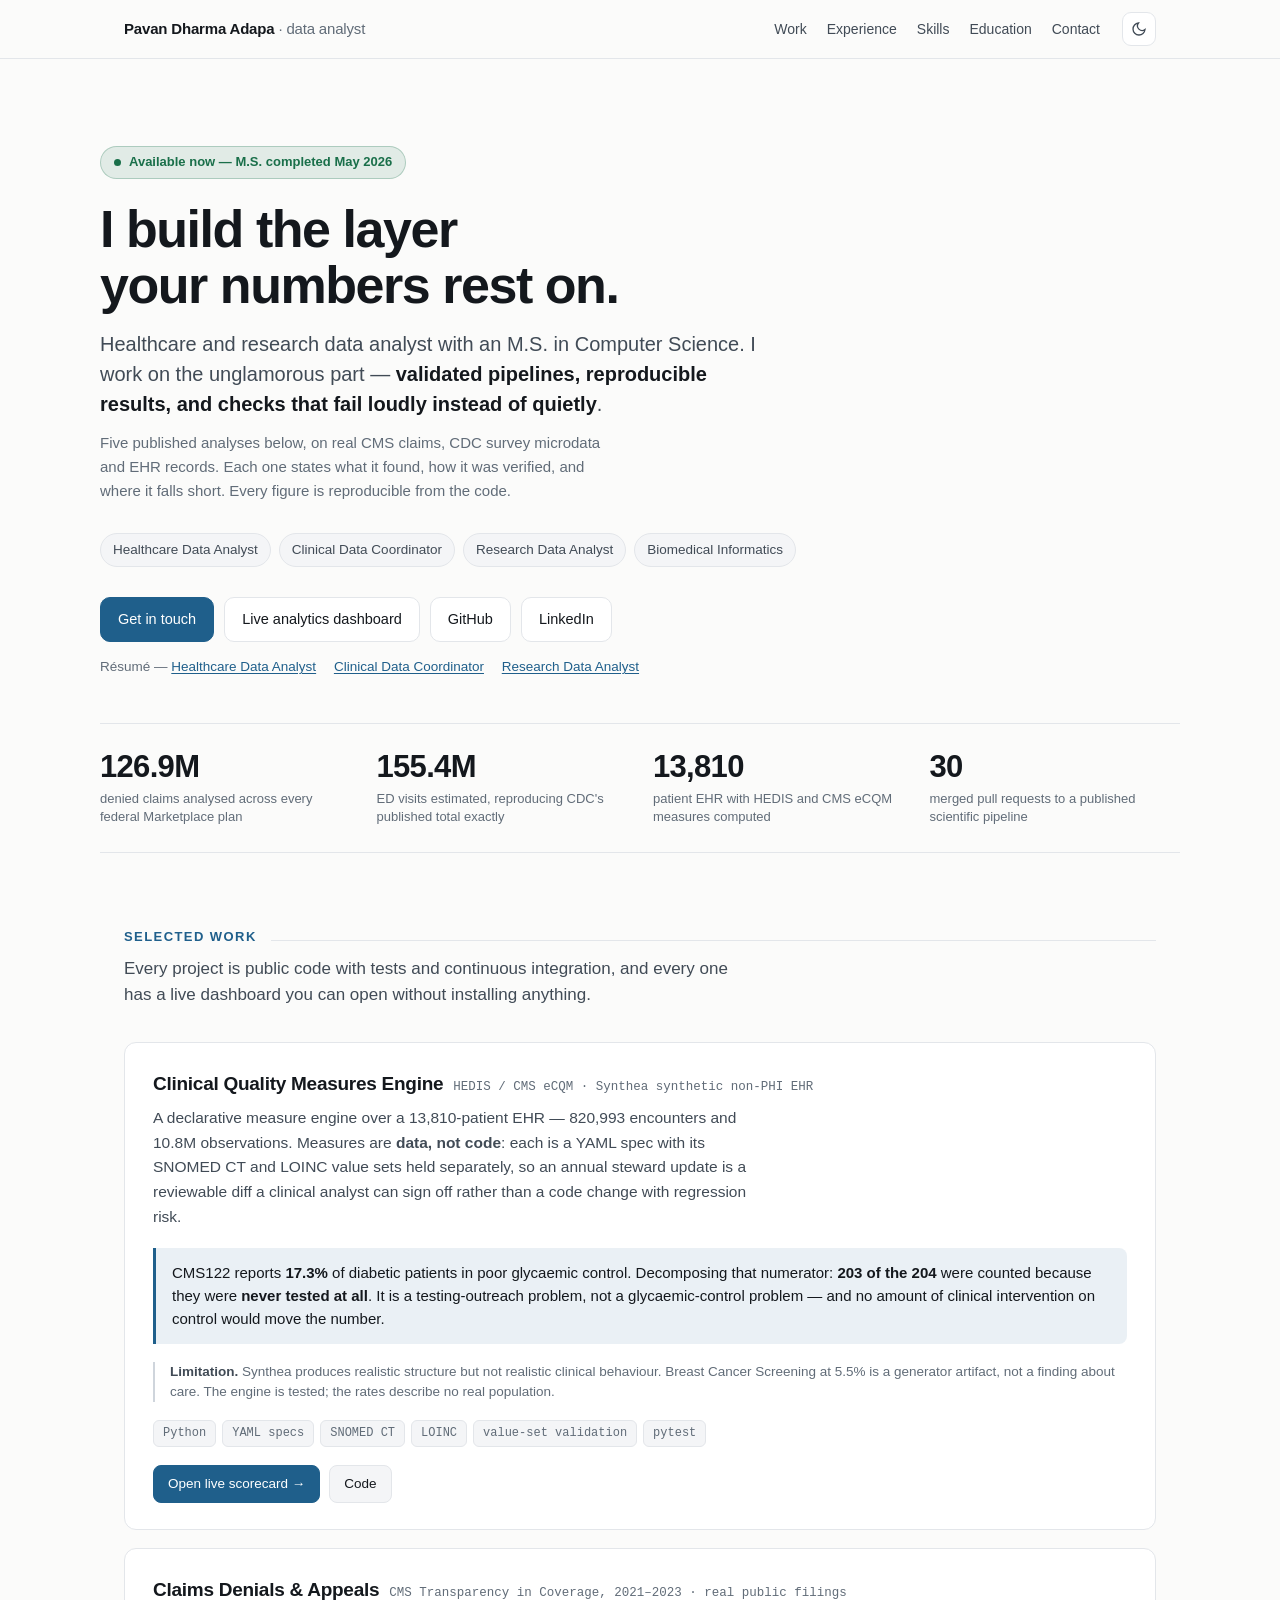
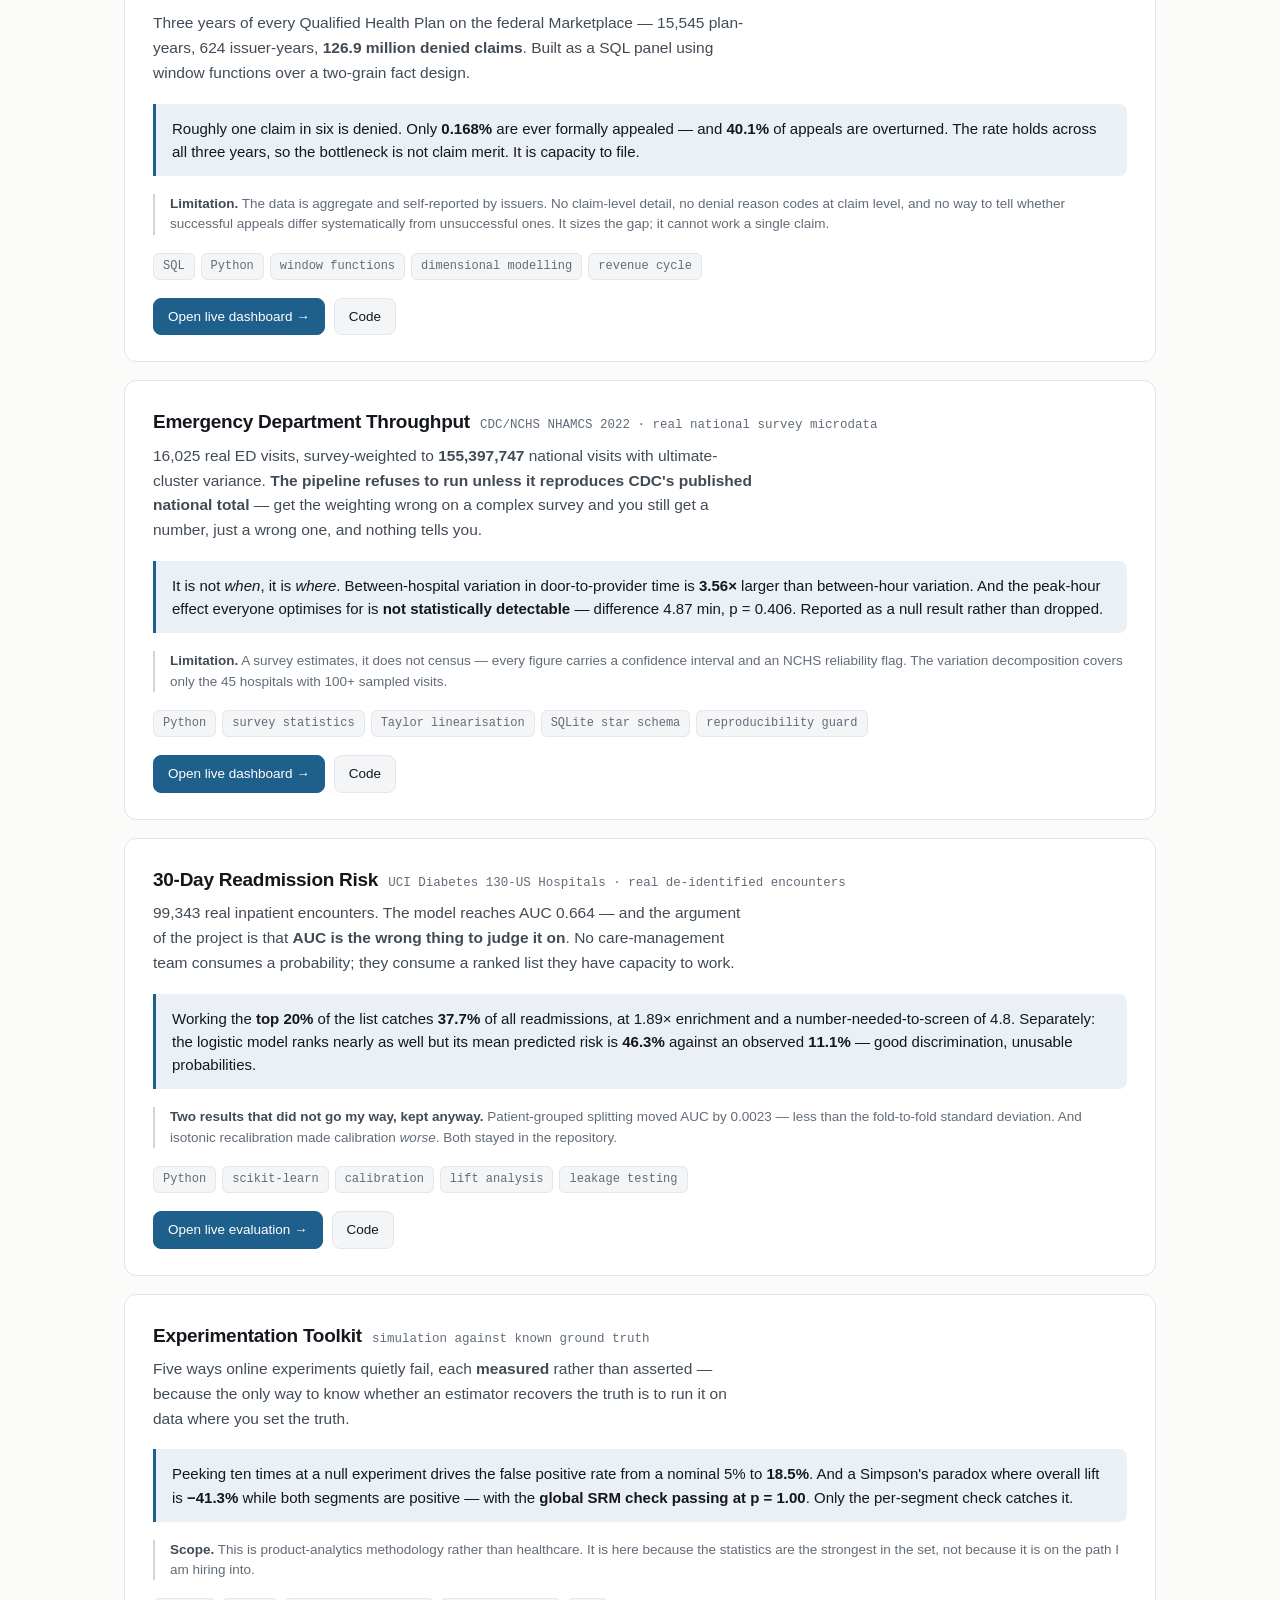
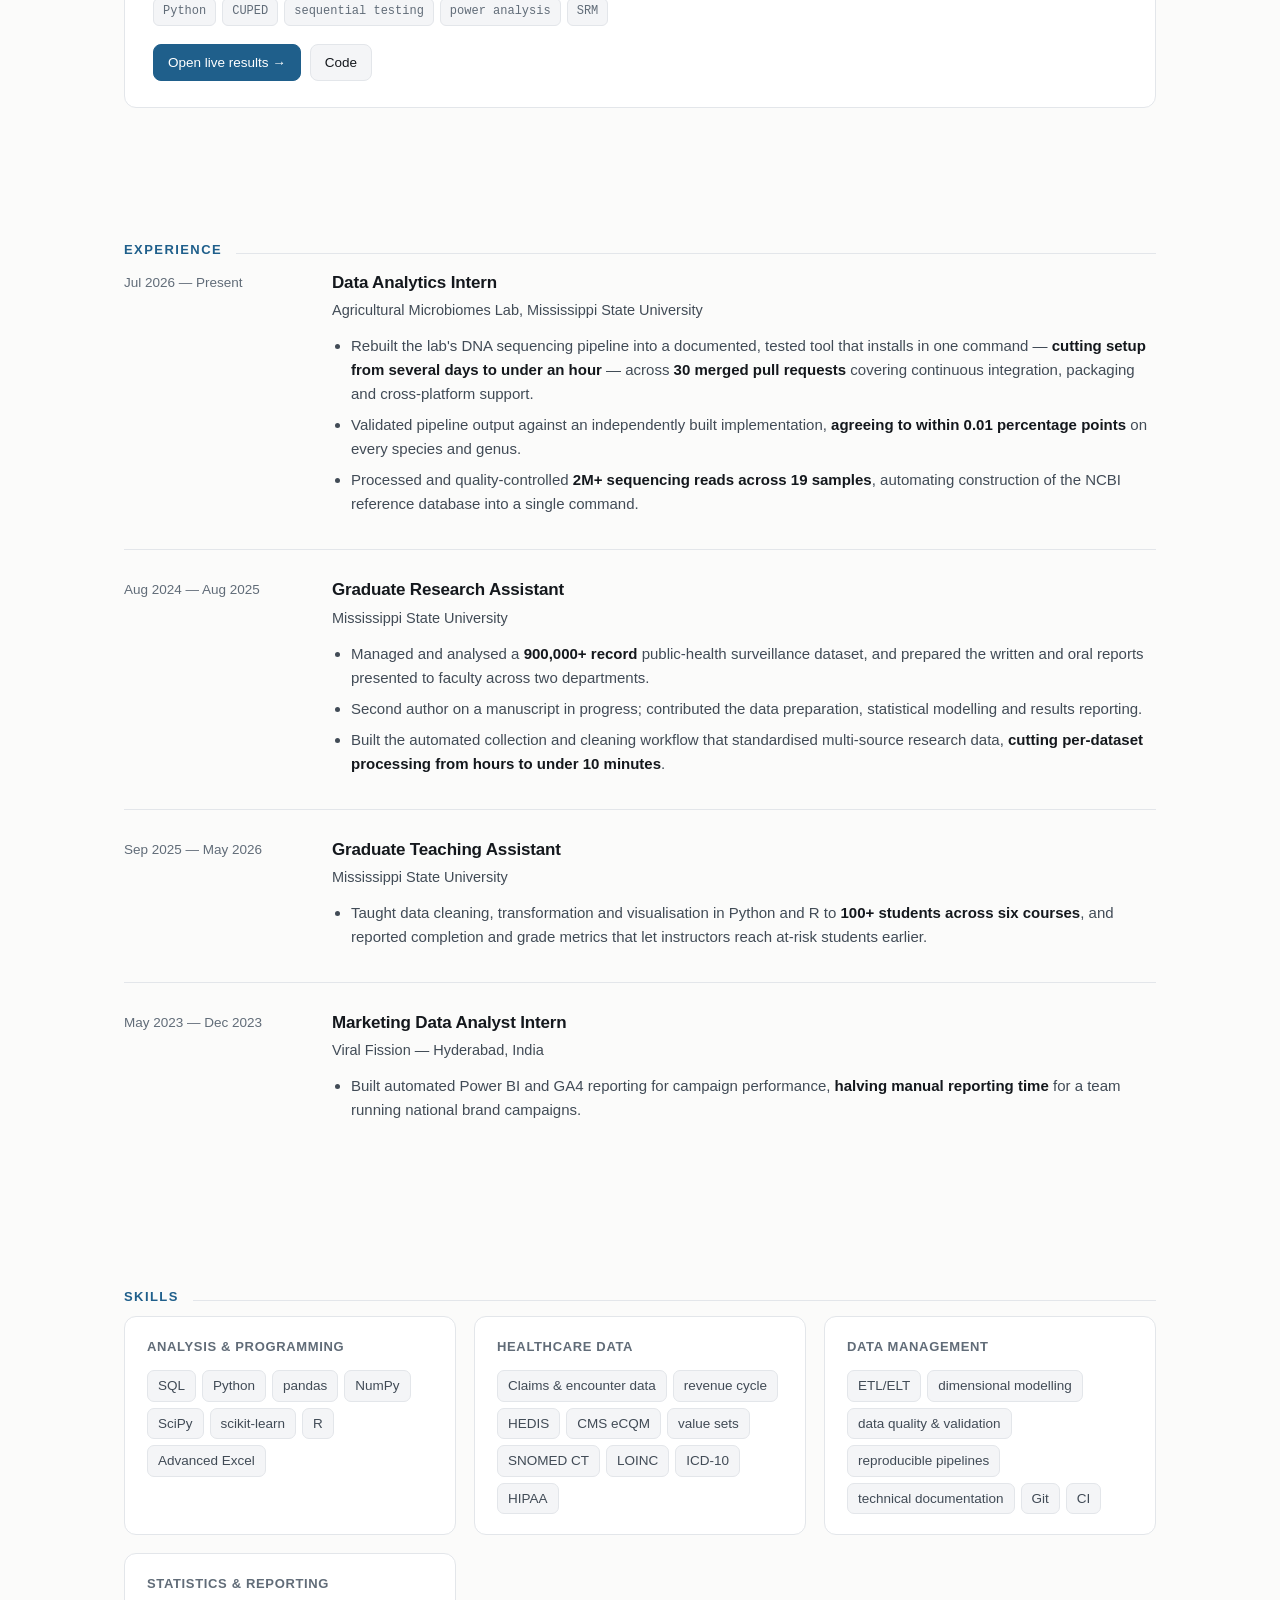
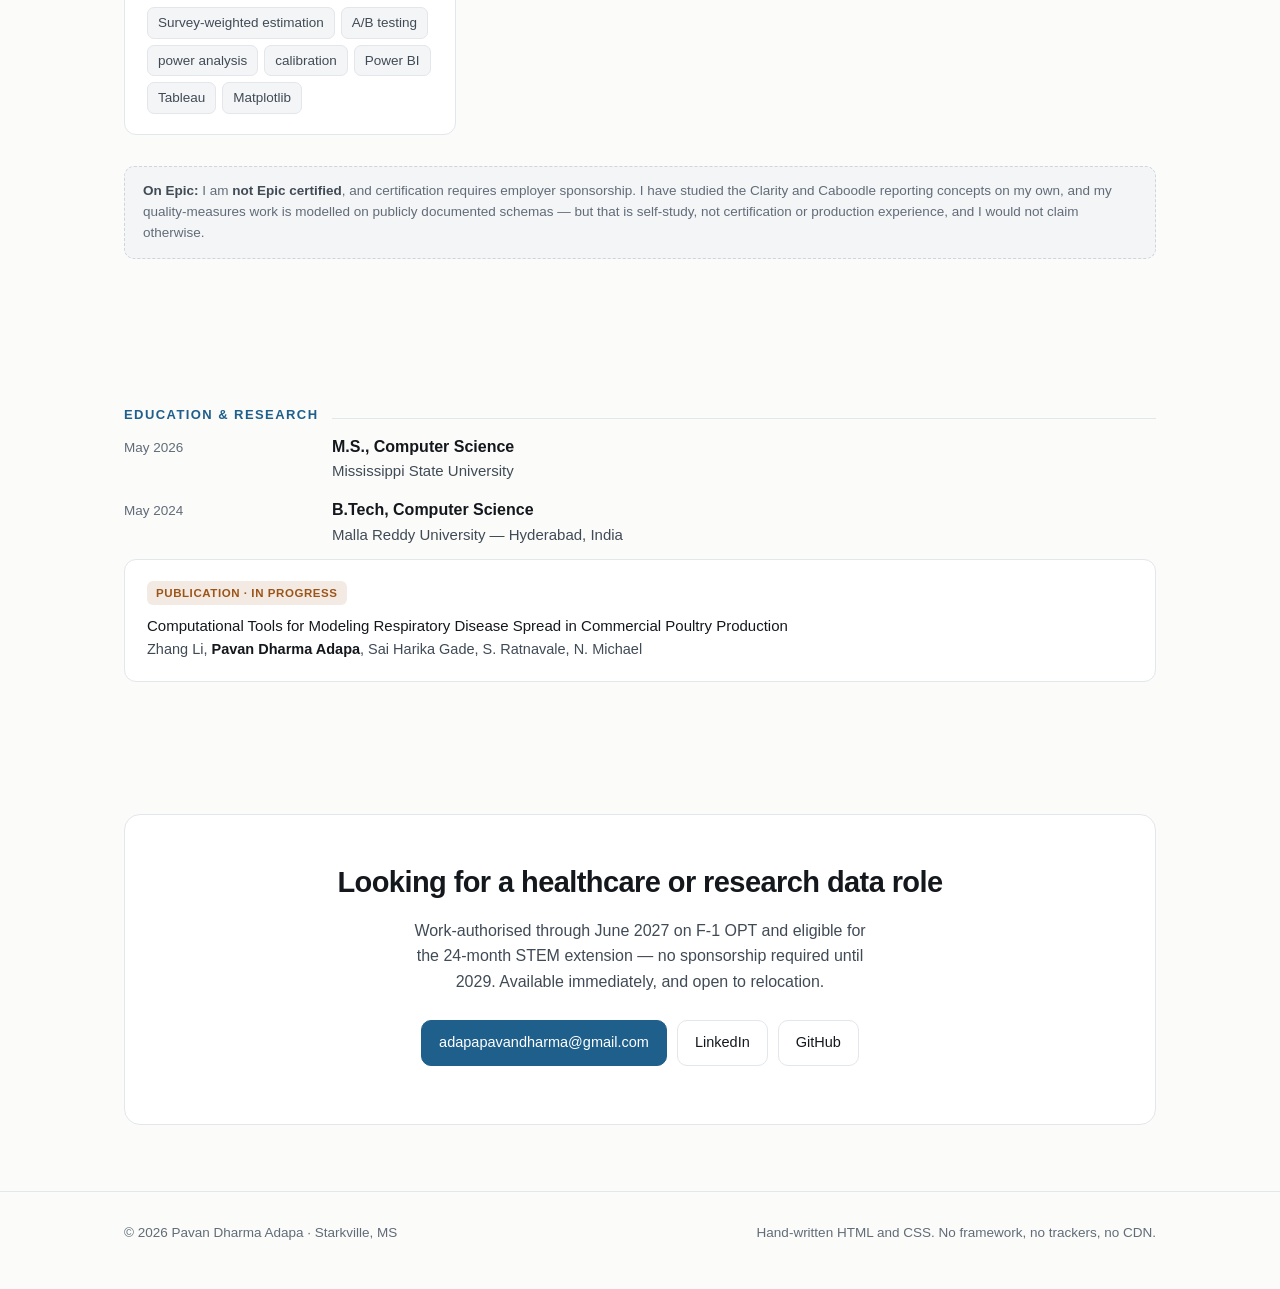
==== index.html @ 896b7d53 "Rebuild the portfolio: fix the crash, drop the track framework, redesign FIXED - the site's JavaScri" ====
<!doctype html>
<html lang="en" data-theme="">
<head>
<meta charset="utf-8">
<meta name="viewport" content="width=device-width, initial-scale=1">
<title>Pavan Dharma Adapa — Healthcare &amp; Research Data Analyst</title>
<meta name="description" content="Healthcare and research data analyst. M.S. Computer Science. Five published analyses on real CMS, CDC and EHR data — each with a live dashboard, tests, and its limitations stated.">
<meta name="author" content="Pavan Dharma Adapa">
<link rel="canonical" href="https://adapapavandharma.github.io/">
<meta property="og:type" content="website">
<meta property="og:title" content="Pavan Dharma Adapa — Healthcare &amp; Research Data Analyst">
<meta property="og:description" content="Five published analyses on real CMS, CDC and EHR data — each with a live dashboard, tests, and its limitations stated.">
<meta property="og:url" content="https://adapapavandharma.github.io/">
<meta property="og:image" content="https://adapapavandharma.github.io/assets/og.png">
<meta name="twitter:card" content="summary_large_image">
<link rel="stylesheet" href="styles.css">
<script>
  /* Set the theme before first paint so there is no flash. */
  try{var t=localStorage.getItem('pda:theme');if(t)document.documentElement.setAttribute('data-theme',t);}catch(e){}
</script>
</head>
<body>
<a class="skip" href="#main">Skip to content</a>

<header class="site">
  <div class="wrap">
    <a class="brand" href="#top">Pavan Dharma Adapa <span>· data analyst</span></a>
    <nav aria-label="Sections">
      <a href="#work">Work</a>
      <a href="#experience">Experience</a>
      <a href="#skills">Skills</a>
      <a href="#education">Education</a>
      <a href="#contact">Contact</a>
    </nav>
    <button class="themeb" id="theme" type="button" aria-label="Switch between light and dark">
      <svg width="16" height="16" viewBox="0 0 24 24" fill="none" stroke="currentColor" stroke-width="2" aria-hidden="true">
        <path d="M21 12.8A9 9 0 1 1 11.2 3a7 7 0 0 0 9.8 9.8Z"/>
      </svg>
    </button>
  </div>
</header>

<main id="main">
<div id="top"></div>

<!-- ── hero ─────────────────────────────────────────────── -->
<div class="wrap hero">
  <p class="avail">Available now — M.S. completed May 2026</p>
  <h1>I build the layer<br>your numbers rest on.</h1>
  <p class="lede">
    Healthcare and research data analyst with an M.S. in Computer Science.
    I work on the unglamorous part — <b>validated pipelines, reproducible results,
    and checks that fail loudly instead of quietly</b>.
  </p>
  <p class="sub">
    Five published analyses below, on real CMS claims, CDC survey microdata and EHR
    records. Each one states what it found, how it was verified, and where it falls short.
    Every figure is reproducible from the code.
  </p>

  <ul class="roles">
    <li>Healthcare Data Analyst</li>
    <li>Clinical Data Coordinator</li>
    <li>Research Data Analyst</li>
    <li>Biomedical Informatics</li>
  </ul>

  <div class="cta">
    <a class="btn btn-primary" href="mailto:adapapavandharma@gmail.com">Get in touch</a>
    <a class="btn" href="dashboard/">Live analytics dashboard</a>
    <a class="btn" href="https://github.com/adapapavandharma" target="_blank" rel="noopener">GitHub</a>
    <a class="btn" href="https://linkedin.com/in/adapapavandharma" target="_blank" rel="noopener">LinkedIn</a>
  </div>
  <p class="cvline">
    Résumé —
    <a href="resume/Pavan_Adapa_Healthcare_Data_Analyst.pdf" download>Healthcare Data Analyst</a>
    <a href="resume/Pavan_Adapa_Clinical_Data_Coordinator.pdf" download>Clinical Data Coordinator</a>
    <a href="resume/Pavan_Adapa_Research_Data_Analyst.pdf" download>Research Data Analyst</a>
  </p>

  <div class="proof">
    <div class="proof-grid">
      <div class="stat"><div class="n">126.9M</div><div class="l">denied claims analysed across every federal Marketplace plan</div></div>
      <div class="stat"><div class="n">155.4M</div><div class="l">ED visits estimated, reproducing CDC's published total exactly</div></div>
      <div class="stat"><div class="n">13,810</div><div class="l">patient EHR with HEDIS and CMS eCQM measures computed</div></div>
      <div class="stat"><div class="n">30</div><div class="l">merged pull requests to a published scientific pipeline</div></div>
    </div>
  </div>
</div>

<!-- ── work ─────────────────────────────────────────────── -->
<section id="work">
  <div class="wrap">
    <div class="sec-h"><h2>Selected work</h2><span class="rule"></span></div>
    <p class="sec-intro">
      Every project is public code with tests and continuous integration, and every one has a
      live dashboard you can open without installing anything.
    </p>

    <div class="cards">

      <article class="card">
        <div class="card-top">
          <h3>Clinical Quality Measures Engine</h3>
          <span class="src">HEDIS / CMS eCQM · Synthea synthetic non-PHI EHR</span>
        </div>
        <p class="what">
          A declarative measure engine over a 13,810-patient EHR — 820,993 encounters and
          10.8M observations. Measures are <b>data, not code</b>: each is a YAML spec with its
          SNOMED CT and LOINC value sets held separately, so an annual steward update is a
          reviewable diff a clinical analyst can sign off rather than a code change with regression risk.
        </p>
        <p class="finding">
          CMS122 reports <b>17.3%</b> of diabetic patients in poor glycaemic control. Decomposing that
          numerator: <b>203 of the 204</b> were counted because they were <b>never tested at all</b>.
          It is a testing-outreach problem, not a glycaemic-control problem — and no amount of clinical
          intervention on control would move the number.
        </p>
        <p class="limit">
          <b>Limitation.</b> Synthea produces realistic structure but not realistic clinical behaviour.
          Breast Cancer Screening at 5.5% is a generator artifact, not a finding about care. The engine is
          tested; the rates describe no real population.
        </p>
        <ul class="tags"><li>Python</li><li>YAML specs</li><li>SNOMED CT</li><li>LOINC</li><li>value-set validation</li><li>pytest</li></ul>
        <p class="links">
          <a class="live" href="https://adapapavandharma.github.io/clinical-quality-measures/" target="_blank" rel="noopener">Open live scorecard →</a>
          <a href="https://github.com/adapapavandharma/clinical-quality-measures" target="_blank" rel="noopener">Code</a>
        </p>
      </article>

      <article class="card">
        <div class="card-top">
          <h3>Claims Denials &amp; Appeals</h3>
          <span class="src">CMS Transparency in Coverage, 2021–2023 · real public filings</span>
        </div>
        <p class="what">
          Three years of every Qualified Health Plan on the federal Marketplace — 15,545 plan-years,
          624 issuer-years, <b>126.9 million denied claims</b>. Built as a SQL panel using window
          functions over a two-grain fact design.
        </p>
        <p class="finding">
          Roughly one claim in six is denied. Only <b>0.168%</b> are ever formally appealed — and
          <b>40.1%</b> of appeals are overturned. The rate holds across all three years, so the
          bottleneck is not claim merit. It is capacity to file.
        </p>
        <p class="limit">
          <b>Limitation.</b> The data is aggregate and self-reported by issuers. No claim-level detail,
          no denial reason codes at claim level, and no way to tell whether successful appeals differ
          systematically from unsuccessful ones. It sizes the gap; it cannot work a single claim.
        </p>
        <ul class="tags"><li>SQL</li><li>Python</li><li>window functions</li><li>dimensional modelling</li><li>revenue cycle</li></ul>
        <p class="links">
          <a class="live" href="https://adapapavandharma.github.io/denials-analytics/" target="_blank" rel="noopener">Open live dashboard →</a>
          <a href="https://github.com/adapapavandharma/denials-analytics" target="_blank" rel="noopener">Code</a>
        </p>
      </article>

      <article class="card">
        <div class="card-top">
          <h3>Emergency Department Throughput</h3>
          <span class="src">CDC/NCHS NHAMCS 2022 · real national survey microdata</span>
        </div>
        <p class="what">
          16,025 real ED visits, survey-weighted to <b>155,397,747</b> national visits with
          ultimate-cluster variance. <b>The pipeline refuses to run unless it reproduces CDC's published
          national total</b> — get the weighting wrong on a complex survey and you still get a number,
          just a wrong one, and nothing tells you.
        </p>
        <p class="finding">
          It is not <i>when</i>, it is <i>where</i>. Between-hospital variation in door-to-provider time is
          <b>3.56×</b> larger than between-hour variation. And the peak-hour effect everyone optimises for
          is <b>not statistically detectable</b> — difference 4.87 min, p = 0.406. Reported as a null
          result rather than dropped.
        </p>
        <p class="limit">
          <b>Limitation.</b> A survey estimates, it does not census — every figure carries a confidence
          interval and an NCHS reliability flag. The variation decomposition covers only the 45 hospitals
          with 100+ sampled visits.
        </p>
        <ul class="tags"><li>Python</li><li>survey statistics</li><li>Taylor linearisation</li><li>SQLite star schema</li><li>reproducibility guard</li></ul>
        <p class="links">
          <a class="live" href="https://adapapavandharma.github.io/ed-throughput-analytics/" target="_blank" rel="noopener">Open live dashboard →</a>
          <a href="https://github.com/adapapavandharma/ed-throughput-analytics" target="_blank" rel="noopener">Code</a>
        </p>
      </article>

      <article class="card">
        <div class="card-top">
          <h3>30-Day Readmission Risk</h3>
          <span class="src">UCI Diabetes 130-US Hospitals · real de-identified encounters</span>
        </div>
        <p class="what">
          99,343 real inpatient encounters. The model reaches AUC 0.664 — and the argument of the project
          is that <b>AUC is the wrong thing to judge it on</b>. No care-management team consumes a
          probability; they consume a ranked list they have capacity to work.
        </p>
        <p class="finding">
          Working the <b>top 20%</b> of the list catches <b>37.7%</b> of all readmissions, at 1.89×
          enrichment and a number-needed-to-screen of 4.8. Separately: the logistic model ranks nearly as
          well but its mean predicted risk is <b>46.3%</b> against an observed <b>11.1%</b> — good
          discrimination, unusable probabilities.
        </p>
        <p class="limit">
          <b>Two results that did not go my way, kept anyway.</b> Patient-grouped splitting moved AUC by
          0.0023 — less than the fold-to-fold standard deviation. And isotonic recalibration made
          calibration <i>worse</i>. Both stayed in the repository.
        </p>
        <ul class="tags"><li>Python</li><li>scikit-learn</li><li>calibration</li><li>lift analysis</li><li>leakage testing</li></ul>
        <p class="links">
          <a class="live" href="https://adapapavandharma.github.io/readmission-risk/" target="_blank" rel="noopener">Open live evaluation →</a>
          <a href="https://github.com/adapapavandharma/readmission-risk" target="_blank" rel="noopener">Code</a>
        </p>
      </article>

      <article class="card">
        <div class="card-top">
          <h3>Experimentation Toolkit</h3>
          <span class="src">simulation against known ground truth</span>
        </div>
        <p class="what">
          Five ways online experiments quietly fail, each <b>measured</b> rather than asserted — because
          the only way to know whether an estimator recovers the truth is to run it on data where you set
          the truth.
        </p>
        <p class="finding">
          Peeking ten times at a null experiment drives the false positive rate from a nominal 5% to
          <b>18.5%</b>. And a Simpson's paradox where overall lift is <b>−41.3%</b> while both segments
          are positive — with the <b>global SRM check passing at p = 1.00</b>. Only the per-segment check
          catches it.
        </p>
        <p class="limit">
          <b>Scope.</b> This is product-analytics methodology rather than healthcare. It is here because
          the statistics are the strongest in the set, not because it is on the path I am hiring into.
        </p>
        <ul class="tags"><li>Python</li><li>CUPED</li><li>sequential testing</li><li>power analysis</li><li>SRM</li></ul>
        <p class="links">
          <a class="live" href="https://adapapavandharma.github.io/experimentation-toolkit/" target="_blank" rel="noopener">Open live results →</a>
          <a href="https://github.com/adapapavandharma/experimentation-toolkit" target="_blank" rel="noopener">Code</a>
        </p>
      </article>

    </div>
  </div>
</section>

<!-- ── experience ───────────────────────────────────────── -->
<section id="experience">
  <div class="wrap">
    <div class="sec-h"><h2>Experience</h2><span class="rule"></span></div>
    <div class="roles-list">

      <div class="role">
        <div class="when">Jul 2026 — Present</div>
        <div>
          <h3>Data Analytics Intern</h3>
          <p class="org">Agricultural Microbiomes Lab, Mississippi State University</p>
          <ul>
            <li>Rebuilt the lab's DNA sequencing pipeline into a documented, tested tool that installs in one command — <b>cutting setup from several days to under an hour</b> — across <b>30 merged pull requests</b> covering continuous integration, packaging and cross-platform support.</li>
            <li>Validated pipeline output against an independently built implementation, <b>agreeing to within 0.01 percentage points</b> on every species and genus.</li>
            <li>Processed and quality-controlled <b>2M+ sequencing reads across 19 samples</b>, automating construction of the NCBI reference database into a single command.</li>
          </ul>
        </div>
      </div>

      <div class="role">
        <div class="when">Aug 2024 — Aug 2025</div>
        <div>
          <h3>Graduate Research Assistant</h3>
          <p class="org">Mississippi State University</p>
          <ul>
            <li>Managed and analysed a <b>900,000+ record</b> public-health surveillance dataset, and prepared the written and oral reports presented to faculty across two departments.</li>
            <li>Second author on a manuscript in progress; contributed the data preparation, statistical modelling and results reporting.</li>
            <li>Built the automated collection and cleaning workflow that standardised multi-source research data, <b>cutting per-dataset processing from hours to under 10 minutes</b>.</li>
          </ul>
        </div>
      </div>

      <div class="role">
        <div class="when">Sep 2025 — May 2026</div>
        <div>
          <h3>Graduate Teaching Assistant</h3>
          <p class="org">Mississippi State University</p>
          <ul>
            <li>Taught data cleaning, transformation and visualisation in Python and R to <b>100+ students across six courses</b>, and reported completion and grade metrics that let instructors reach at-risk students earlier.</li>
          </ul>
        </div>
      </div>

      <div class="role">
        <div class="when">May 2023 — Dec 2023</div>
        <div>
          <h3>Marketing Data Analyst Intern</h3>
          <p class="org">Viral Fission — Hyderabad, India</p>
          <ul>
            <li>Built automated Power BI and GA4 reporting for campaign performance, <b>halving manual reporting time</b> for a team running national brand campaigns.</li>
          </ul>
        </div>
      </div>

    </div>
  </div>
</section>

<!-- ── skills ───────────────────────────────────────────── -->
<section id="skills">
  <div class="wrap">
    <div class="sec-h"><h2>Skills</h2><span class="rule"></span></div>
    <div class="skills">
      <div class="skill">
        <h3>Analysis &amp; programming</h3>
        <ul><li>SQL</li><li>Python</li><li>pandas</li><li>NumPy</li><li>SciPy</li><li>scikit-learn</li><li>R</li><li>Advanced Excel</li></ul>
      </div>
      <div class="skill">
        <h3>Healthcare data</h3>
        <ul><li>Claims &amp; encounter data</li><li>revenue cycle</li><li>HEDIS</li><li>CMS eCQM</li><li>value sets</li><li>SNOMED CT</li><li>LOINC</li><li>ICD-10</li><li>HIPAA</li></ul>
      </div>
      <div class="skill">
        <h3>Data management</h3>
        <ul><li>ETL/ELT</li><li>dimensional modelling</li><li>data quality &amp; validation</li><li>reproducible pipelines</li><li>technical documentation</li><li>Git</li><li>CI</li></ul>
      </div>
      <div class="skill">
        <h3>Statistics &amp; reporting</h3>
        <ul><li>Survey-weighted estimation</li><li>A/B testing</li><li>power analysis</li><li>calibration</li><li>Power BI</li><li>Tableau</li><li>Matplotlib</li></ul>
      </div>
      <p class="note">
        <b>On Epic:</b> I am <b>not Epic certified</b>, and certification requires employer sponsorship.
        I have studied the Clarity and Caboodle reporting concepts on my own, and my quality-measures work
        is modelled on publicly documented schemas — but that is self-study, not certification or
        production experience, and I would not claim otherwise.
      </p>
    </div>
  </div>
</section>

<!-- ── education ────────────────────────────────────────── -->
<section id="education">
  <div class="wrap">
    <div class="sec-h"><h2>Education &amp; research</h2><span class="rule"></span></div>
    <div class="edu">
      <div class="edu-row">
        <div class="when">May 2026</div>
        <div><b>M.S., Computer Science</b><div class="org">Mississippi State University</div></div>
      </div>
      <div class="edu-row">
        <div class="when">May 2024</div>
        <div><b>B.Tech, Computer Science</b><div class="org">Malla Reddy University — Hyderabad, India</div></div>
      </div>
    </div>
    <div class="pub">
      <span class="tag">Publication · in progress</span>
      <div>Computational Tools for Modeling Respiratory Disease Spread in Commercial Poultry Production</div>
      <div class="authors">Zhang Li, <u>Pavan Dharma Adapa</u>, Sai Harika Gade, S. Ratnavale, N. Michael</div>
    </div>
  </div>
</section>

<!-- ── contact ──────────────────────────────────────────── -->
<section id="contact">
  <div class="wrap">
    <div class="contact">
      <h2>Looking for a healthcare or research data role</h2>
      <p>
        Work-authorised through June 2027 on F-1 OPT and eligible for the 24-month STEM extension —
        no sponsorship required until 2029. Available immediately, and open to relocation.
      </p>
      <div class="cta">
        <a class="btn btn-primary" href="mailto:adapapavandharma@gmail.com">adapapavandharma@gmail.com</a>
        <a class="btn" href="https://linkedin.com/in/adapapavandharma" target="_blank" rel="noopener">LinkedIn</a>
        <a class="btn" href="https://github.com/adapapavandharma" target="_blank" rel="noopener">GitHub</a>
      </div>
    </div>
  </div>
</section>

</main>

<footer>
  <div class="wrap">
    <span>© <span id="year">2026</span> Pavan Dharma Adapa · Starkville, MS</span>
    <span>Hand-written HTML and CSS. No framework, no trackers, no CDN.</span>
  </div>
</footer>

<script src="main.js" defer></script>
</body>
</html>
---- styles.css ----
/* ============================================================
   Pavan Dharma Adapa — portfolio
   Hand-written CSS. No framework, no external fonts, no CDN.

   Rebuilt 2026-08-26. The previous version hid two thirds of the
   evidence behind a track switcher and carried a custom JS
   framework that could take the whole page down. This one shows
   everything, and the only JavaScript is a theme toggle.
   ============================================================ */

/* ---------- tokens ---------- */
:root{
  --sans: -apple-system, BlinkMacSystemFont, "Segoe UI", Roboto, "Helvetica Neue", Arial, sans-serif;
  --mono: ui-monospace, SFMono-Regular, "SF Mono", Menlo, Consolas, "Liberation Mono", monospace;
  --max: 1080px;
  --r: 12px;
  --t: 150ms cubic-bezier(.4,0,.2,1);

  --bg:#fbfbfa; --surface:#fff; --surface-2:#f4f5f7;
  --border:#e3e6ea; --border-2:#cfd5dc;
  --ink:#14181d; --ink-2:#414b56; --muted:#616c78;
  --accent:#1f5f8b; --accent-soft:rgba(31,95,139,.09);
  --good:#1a6f4a; --warn:#9c5518; --bad:#95323f;
  --shadow:0 1px 2px rgba(20,24,29,.04), 0 6px 20px rgba(20,24,29,.06);
}
@media (prefers-color-scheme:dark){
  :root:not([data-theme="light"]){
    --bg:#0e1216; --surface:#151b21; --surface-2:#1a222a;
    --border:#242e38; --border-2:#33404c;
    --ink:#e6ebf0; --ink-2:#b3bfcb; --muted:#8b98a6;
    --accent:#6cb0dc; --accent-soft:rgba(108,176,220,.12);
    --good:#5cc492; --warn:#e0a460; --bad:#e08492;
    --shadow:0 1px 2px rgba(0,0,0,.35), 0 8px 26px rgba(0,0,0,.30);
  }
}
:root[data-theme="dark"]{
  --bg:#0e1216; --surface:#151b21; --surface-2:#1a222a;
  --border:#242e38; --border-2:#33404c;
  --ink:#e6ebf0; --ink-2:#b3bfcb; --muted:#8b98a6;
  --accent:#6cb0dc; --accent-soft:rgba(108,176,220,.12);
  --good:#5cc492; --warn:#e0a460; --bad:#e08492;
  --shadow:0 1px 2px rgba(0,0,0,.35), 0 8px 26px rgba(0,0,0,.30);
}

*,*::before,*::after{box-sizing:border-box}
html{scroll-behavior:smooth}
@media (prefers-reduced-motion:reduce){html{scroll-behavior:auto}
  *{animation-duration:.01ms!important;transition-duration:.01ms!important}}
body{
  margin:0;background:var(--bg);color:var(--ink);
  font:16px/1.6 var(--sans);
  -webkit-font-smoothing:antialiased;text-rendering:optimizeLegibility;
}
.wrap{max-width:var(--max);margin:0 auto;padding:0 24px}
a{color:var(--accent);text-decoration-thickness:1px;text-underline-offset:2px}
a:focus-visible,button:focus-visible{outline:2px solid var(--accent);outline-offset:3px;border-radius:4px}
.skip{position:absolute;left:-9999px}
.skip:focus{left:12px;top:12px;z-index:99;background:var(--surface);padding:10px 16px;border-radius:8px;border:1px solid var(--border)}

/* ---------- header ---------- */
.site{position:sticky;top:0;z-index:20;background:color-mix(in srgb,var(--bg) 88%,transparent);
  backdrop-filter:saturate(1.6) blur(10px);border-bottom:1px solid var(--border)}
.site .wrap{display:flex;align-items:center;gap:22px;height:58px}
.brand{font-weight:650;letter-spacing:-.012em;color:var(--ink);text-decoration:none;font-size:15px;margin-right:auto}
.brand span{color:var(--muted);font-weight:450}
.site nav{display:flex;gap:20px}
.site nav a{color:var(--ink-2);text-decoration:none;font-size:14px;transition:color var(--t)}
.site nav a:hover{color:var(--accent)}
@media(max-width:720px){.site nav{display:none}}
.themeb{border:1px solid var(--border);background:var(--surface);color:var(--ink-2);
  width:34px;height:34px;border-radius:9px;cursor:pointer;display:grid;place-items:center;transition:var(--t)}
.themeb:hover{border-color:var(--border-2);color:var(--ink)}

/* ---------- hero ---------- */
.hero{padding:74px 0 8px}
.avail{display:inline-flex;align-items:center;gap:8px;font-size:13px;color:var(--good);
  background:color-mix(in srgb,var(--good) 11%,transparent);border:1px solid color-mix(in srgb,var(--good) 26%,transparent);
  padding:5px 13px;border-radius:999px;font-weight:550;margin-bottom:22px}
.avail::before{content:"";width:7px;height:7px;border-radius:50%;background:var(--good)}
.hero h1{font-size:clamp(34px,5.4vw,52px);line-height:1.08;letter-spacing:-.028em;margin:0 0 16px;font-weight:680}
.hero .lede{font-size:clamp(17px,2.1vw,20px);line-height:1.5;color:var(--ink-2);max-width:60ch;margin:0 0 12px}
.hero .lede b{color:var(--ink);font-weight:600}
.hero .sub{font-size:15px;color:var(--muted);max-width:62ch;margin:0 0 30px}
.roles{display:flex;flex-wrap:wrap;gap:8px;margin:0 0 30px;padding:0;list-style:none}
.roles li{font-size:13.5px;color:var(--ink-2);background:var(--surface-2);
  border:1px solid var(--border);padding:5px 12px;border-radius:999px}
.cta{display:flex;flex-wrap:wrap;gap:10px;margin-bottom:14px}
.btn{display:inline-flex;align-items:center;gap:8px;padding:10px 17px;border-radius:10px;
  border:1px solid var(--border);background:var(--surface);color:var(--ink);
  text-decoration:none;font-size:14.5px;font-weight:530;transition:var(--t)}
.btn:hover{border-color:var(--border-2);transform:translateY(-1px)}
.btn-primary{background:var(--accent);border-color:var(--accent);color:#fff}
.btn-primary:hover{filter:brightness(1.08)}
.cvline{font-size:13.5px;color:var(--muted);margin:0 0 8px}
.cvline a{margin-right:14px;white-space:nowrap}

/* ---------- proof strip ---------- */
.proof{margin:46px 0 0;padding:26px 0;border-top:1px solid var(--border);border-bottom:1px solid var(--border)}
.proof-grid{display:grid;grid-template-columns:repeat(auto-fit,minmax(150px,1fr));gap:26px}
.stat .n{font-size:clamp(24px,3.2vw,31px);font-weight:670;letter-spacing:-.022em;
  font-variant-numeric:tabular-nums;line-height:1.1;color:var(--ink)}
.stat .l{font-size:13px;color:var(--muted);margin-top:5px;line-height:1.4}

/* ---------- sections ---------- */
section{padding:66px 0}
.sec-h{display:flex;align-items:baseline;gap:14px;margin-bottom:8px}
.sec-h h2{font-size:13px;font-weight:640;letter-spacing:.11em;text-transform:uppercase;
  color:var(--accent);margin:0}
.sec-h .rule{flex:1;height:1px;background:var(--border)}
.sec-intro{font-size:17px;color:var(--ink-2);max-width:64ch;margin:0 0 34px;line-height:1.55}

/* ---------- work ---------- */
.cards{display:grid;gap:18px}
.card{background:var(--surface);border:1px solid var(--border);border-radius:var(--r);
  padding:26px 28px;transition:var(--t)}
.card:hover{border-color:var(--border-2);box-shadow:var(--shadow)}
.card-top{display:flex;flex-wrap:wrap;align-items:baseline;gap:10px;margin-bottom:6px}
.card h3{font-size:19px;font-weight:625;letter-spacing:-.014em;margin:0}
.card .src{font-size:12.5px;color:var(--muted);font-family:var(--mono)}
.card .what{color:var(--ink-2);margin:0 0 18px;max-width:70ch;font-size:15.5px}
.finding{background:var(--accent-soft);border-left:3px solid var(--accent);
  padding:13px 16px;border-radius:0 8px 8px 0;margin:0 0 18px;font-size:15px;line-height:1.55}
.finding b{font-variant-numeric:tabular-nums}
.limit{font-size:13.5px;color:var(--muted);margin:0 0 18px;padding-left:15px;
  border-left:2px solid var(--border-2);line-height:1.5}
.limit b{color:var(--ink-2);font-weight:600}
.tags{display:flex;flex-wrap:wrap;gap:6px;margin:0 0 18px;padding:0;list-style:none}
.tags li{font-size:12px;font-family:var(--mono);color:var(--muted);
  background:var(--surface-2);border:1px solid var(--border);padding:3px 9px;border-radius:6px}
.links{display:flex;flex-wrap:wrap;gap:9px;margin:0}
.links a{font-size:13.5px;padding:7px 14px;border-radius:8px;text-decoration:none;
  border:1px solid var(--border);color:var(--ink);background:var(--surface-2);
  font-weight:520;transition:var(--t)}
.links a:hover{border-color:var(--accent);color:var(--accent)}
.links a.live{background:var(--accent);border-color:var(--accent);color:#fff}
.links a.live:hover{filter:brightness(1.08);color:#fff}

/* ---------- experience ---------- */
.roles-list{display:grid;gap:0}
.role{display:grid;grid-template-columns:180px 1fr;gap:28px;padding:26px 0;border-top:1px solid var(--border)}
.role:first-child{border-top:none;padding-top:0}
@media(max-width:720px){.role{grid-template-columns:1fr;gap:8px}}
.role .when{font-size:13.5px;color:var(--muted);font-variant-numeric:tabular-nums;padding-top:3px}
.role h3{font-size:17px;font-weight:610;margin:0 0 3px;letter-spacing:-.01em}
.role .org{font-size:14.5px;color:var(--ink-2);margin:0 0 12px}
.role ul{margin:0;padding-left:19px;color:var(--ink-2);font-size:15px}
.role li{margin-bottom:7px}
.role li b{color:var(--ink);font-variant-numeric:tabular-nums}

/* ---------- skills ---------- */
.skills{display:grid;grid-template-columns:repeat(auto-fit,minmax(255px,1fr));gap:18px}
.skill{background:var(--surface);border:1px solid var(--border);border-radius:var(--r);padding:20px 22px}
.skill h3{font-size:13px;font-weight:620;letter-spacing:.05em;text-transform:uppercase;
  color:var(--muted);margin:0 0 12px}
.skill ul{margin:0;padding:0;list-style:none;display:flex;flex-wrap:wrap;gap:6px}
.skill li{font-size:13.5px;color:var(--ink-2);background:var(--surface-2);
  border:1px solid var(--border);padding:4px 10px;border-radius:7px}
.note{grid-column:1/-1;font-size:13.5px;color:var(--muted);background:var(--surface-2);
  border:1px dashed var(--border-2);border-radius:10px;padding:14px 18px;line-height:1.55}
.note b{color:var(--ink-2)}

/* ---------- education ---------- */
.edu{display:grid;gap:14px}
.edu-row{display:grid;grid-template-columns:180px 1fr;gap:28px;align-items:baseline}
@media(max-width:720px){.edu-row{grid-template-columns:1fr;gap:4px}}
.edu-row .when{font-size:13.5px;color:var(--muted);font-variant-numeric:tabular-nums}
.edu-row b{font-weight:600}
.edu-row .org{color:var(--ink-2);font-size:15px}
.pub{background:var(--surface);border:1px solid var(--border);border-radius:var(--r);
  padding:20px 22px;margin-top:12px;font-size:15px;line-height:1.6}
.pub .tag{display:inline-block;font-size:11.5px;font-weight:620;letter-spacing:.05em;
  text-transform:uppercase;color:var(--warn);background:color-mix(in srgb,var(--warn) 12%,transparent);
  padding:3px 9px;border-radius:6px;margin-bottom:9px}
.pub .authors{color:var(--ink-2);font-size:14.5px}
.pub .authors u{text-decoration:none;font-weight:640;color:var(--ink)}

/* ---------- contact ---------- */
.contact{background:var(--surface);border:1px solid var(--border);border-radius:16px;
  padding:44px;text-align:center}
.contact h2{font-size:clamp(23px,3vw,29px);letter-spacing:-.02em;margin:0 0 12px;font-weight:660}
.contact p{color:var(--ink-2);max-width:52ch;margin:0 auto 26px;font-size:16px}
.contact .cta{justify-content:center}
@media(max-width:560px){.contact{padding:32px 22px}}

/* ---------- footer ---------- */
footer{border-top:1px solid var(--border);padding:30px 0 46px;color:var(--muted);font-size:13.5px}
footer .wrap{display:flex;flex-wrap:wrap;gap:14px;justify-content:space-between;align-items:center}
footer a{color:var(--muted)}
footer a:hover{color:var(--accent)}
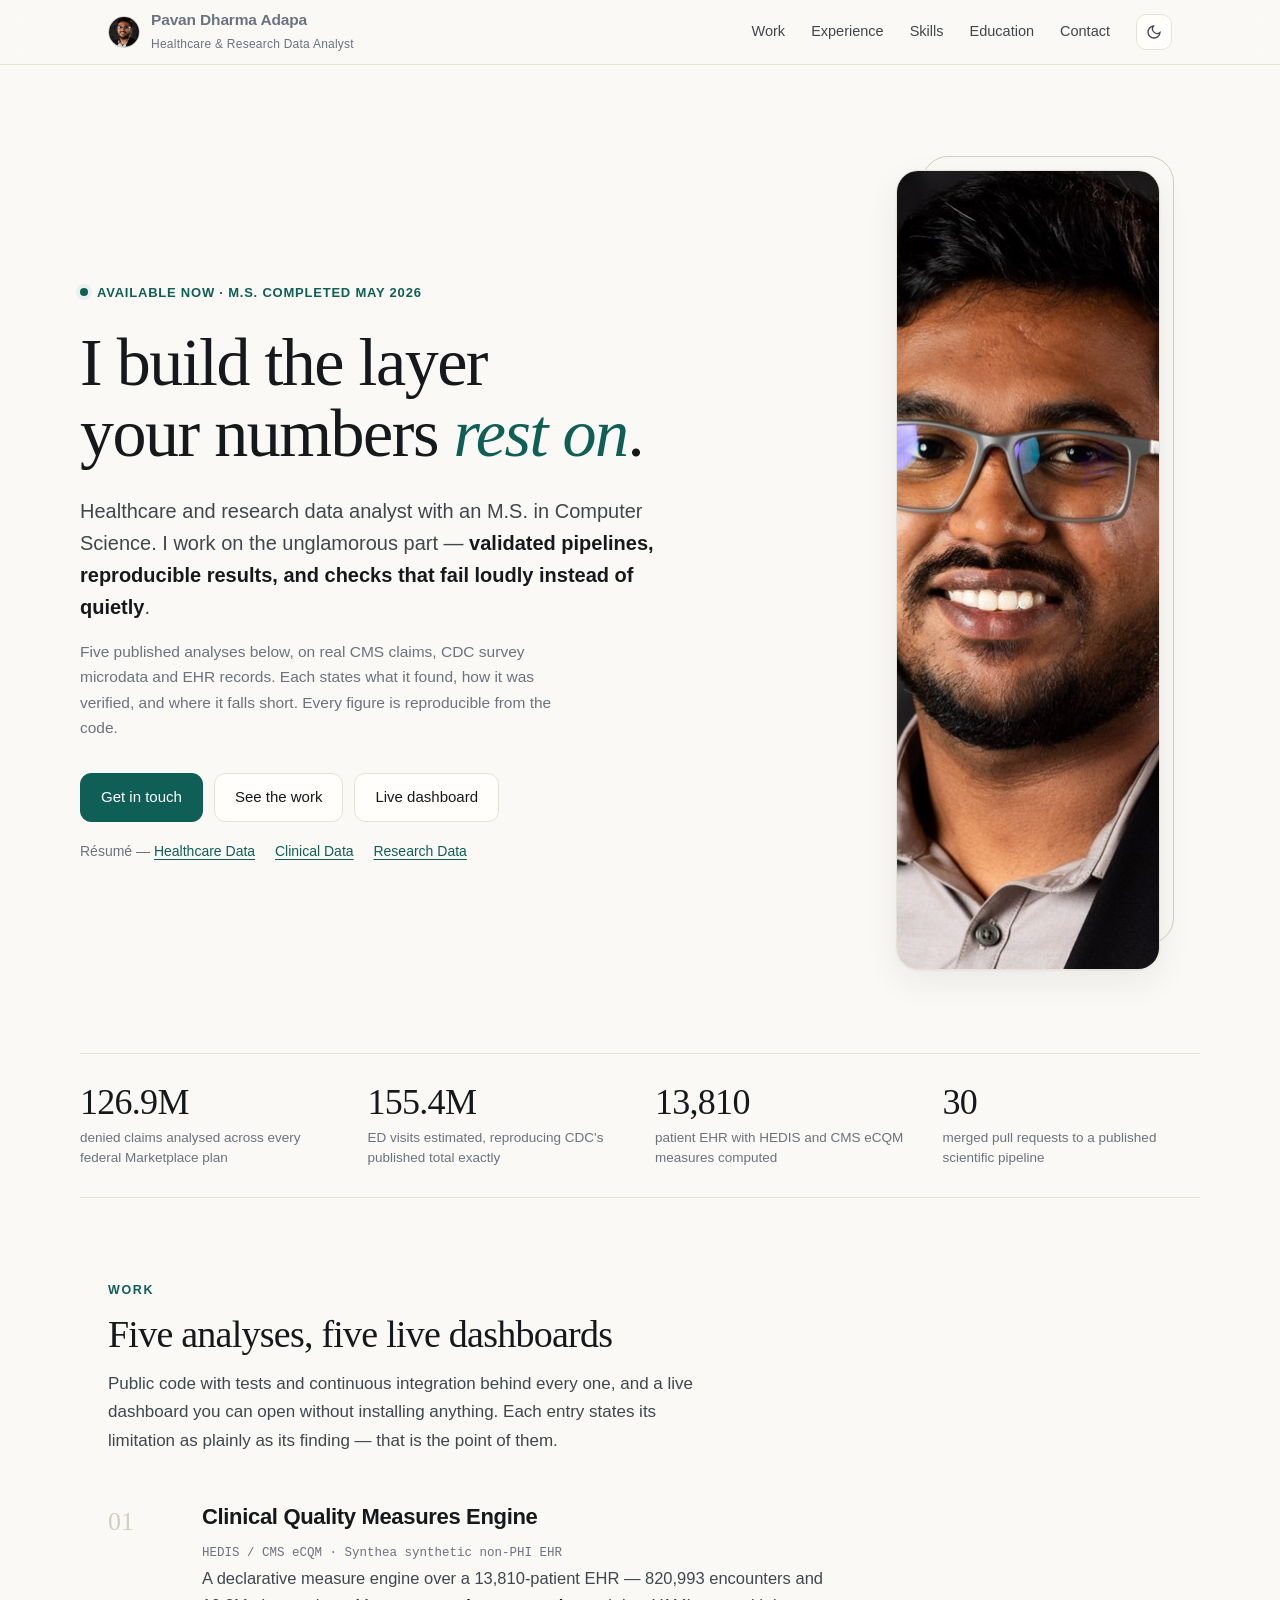
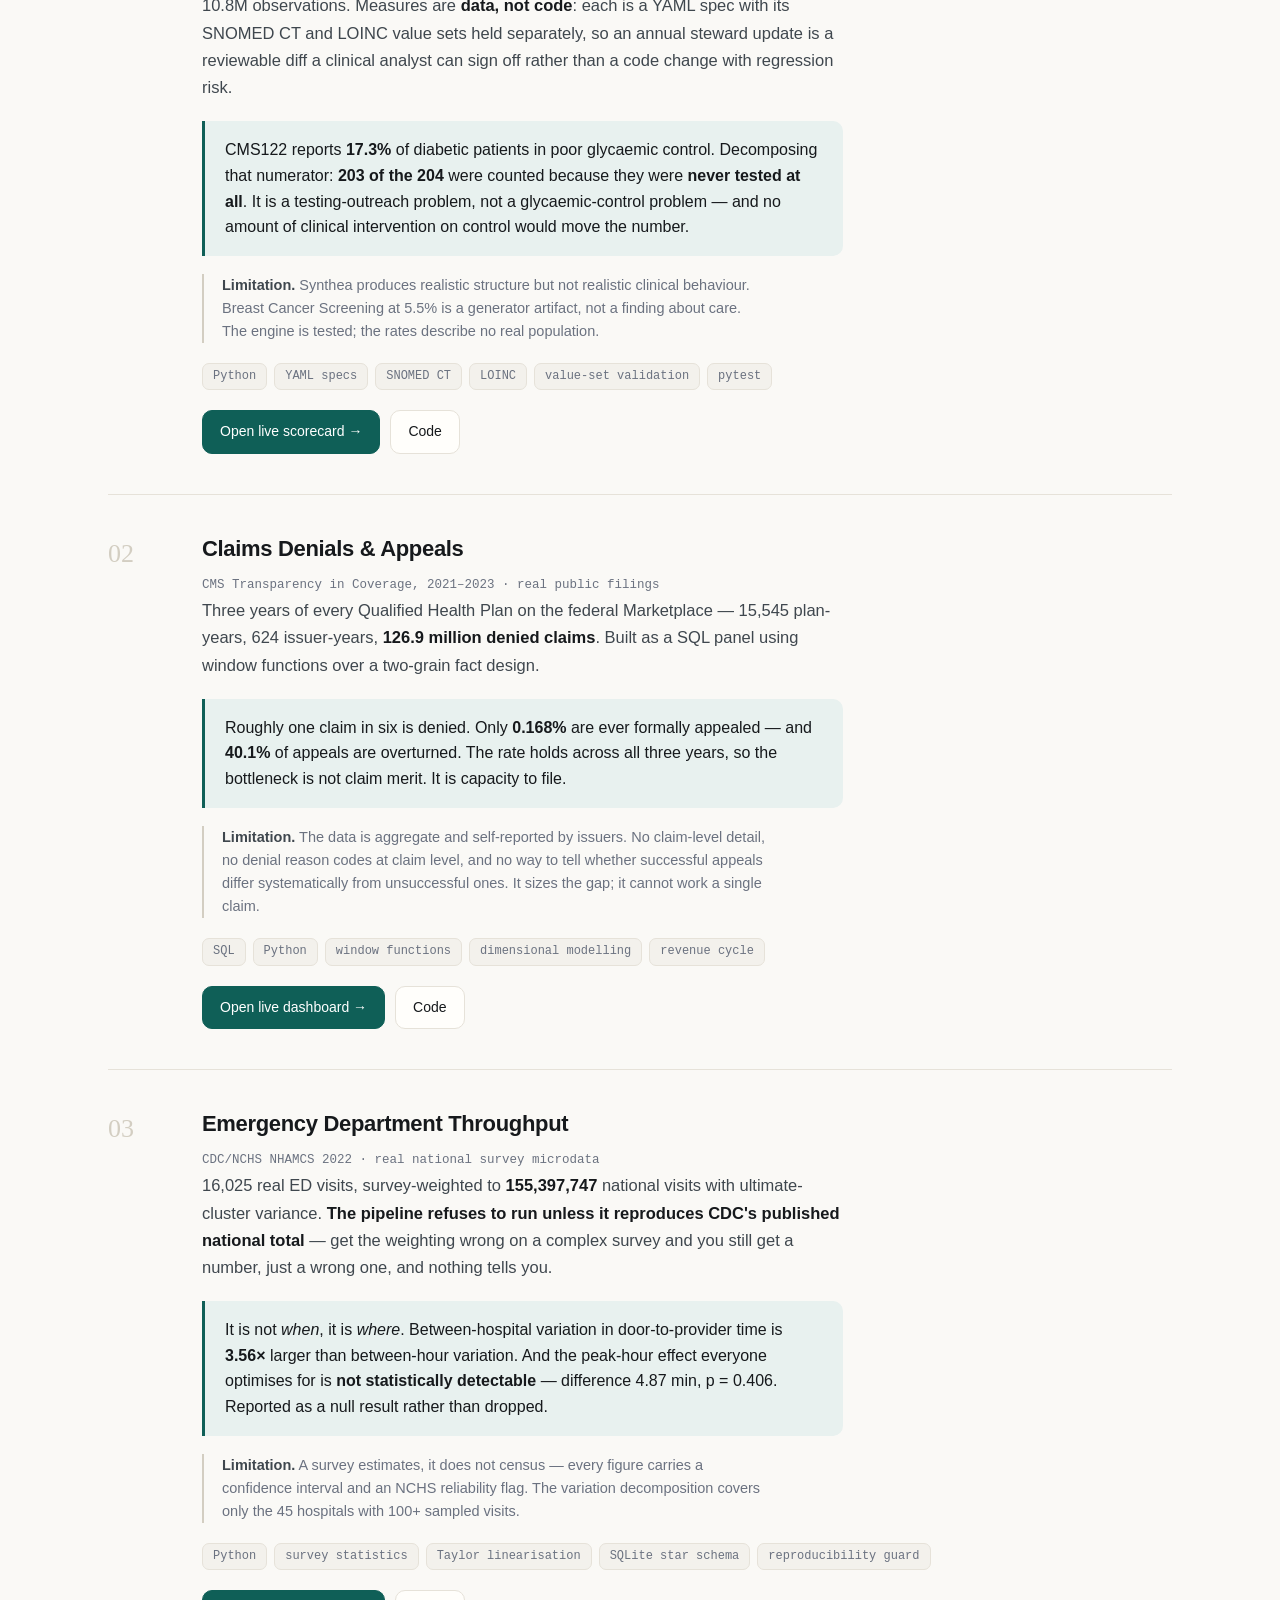
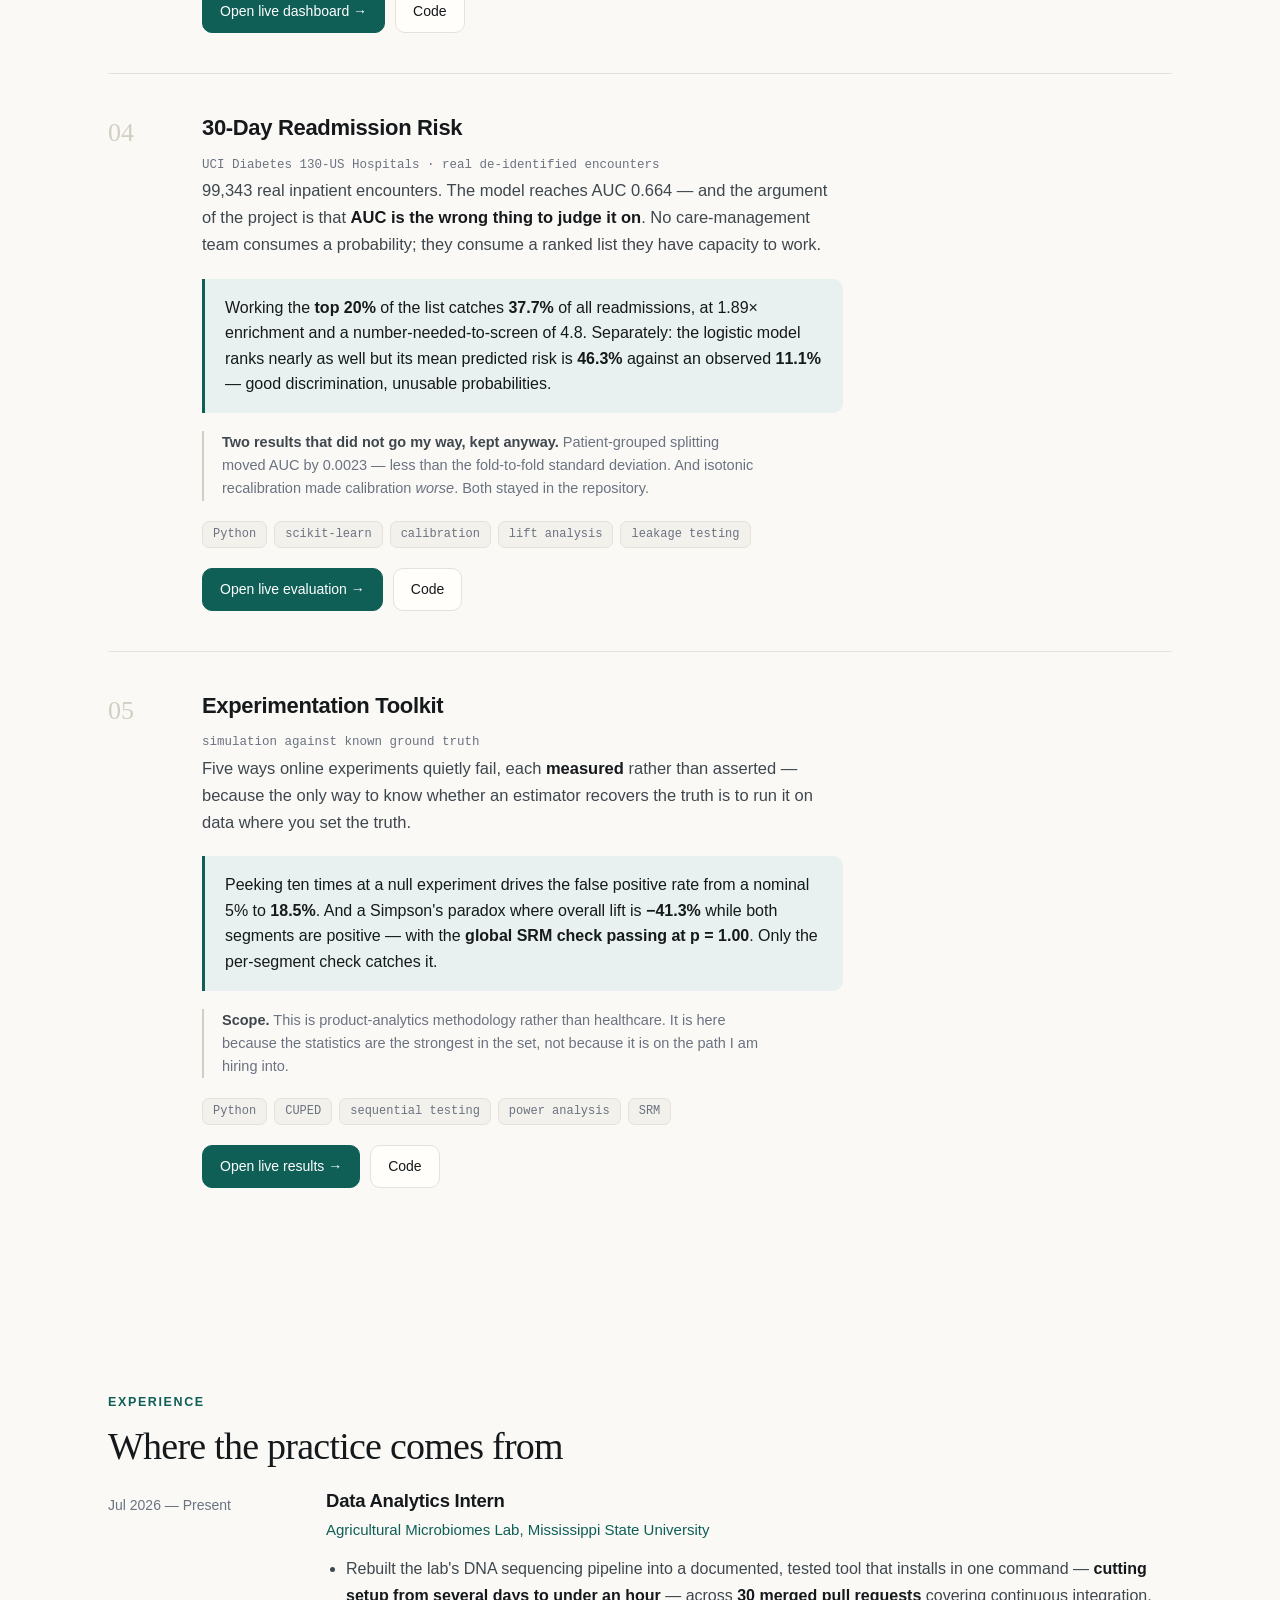
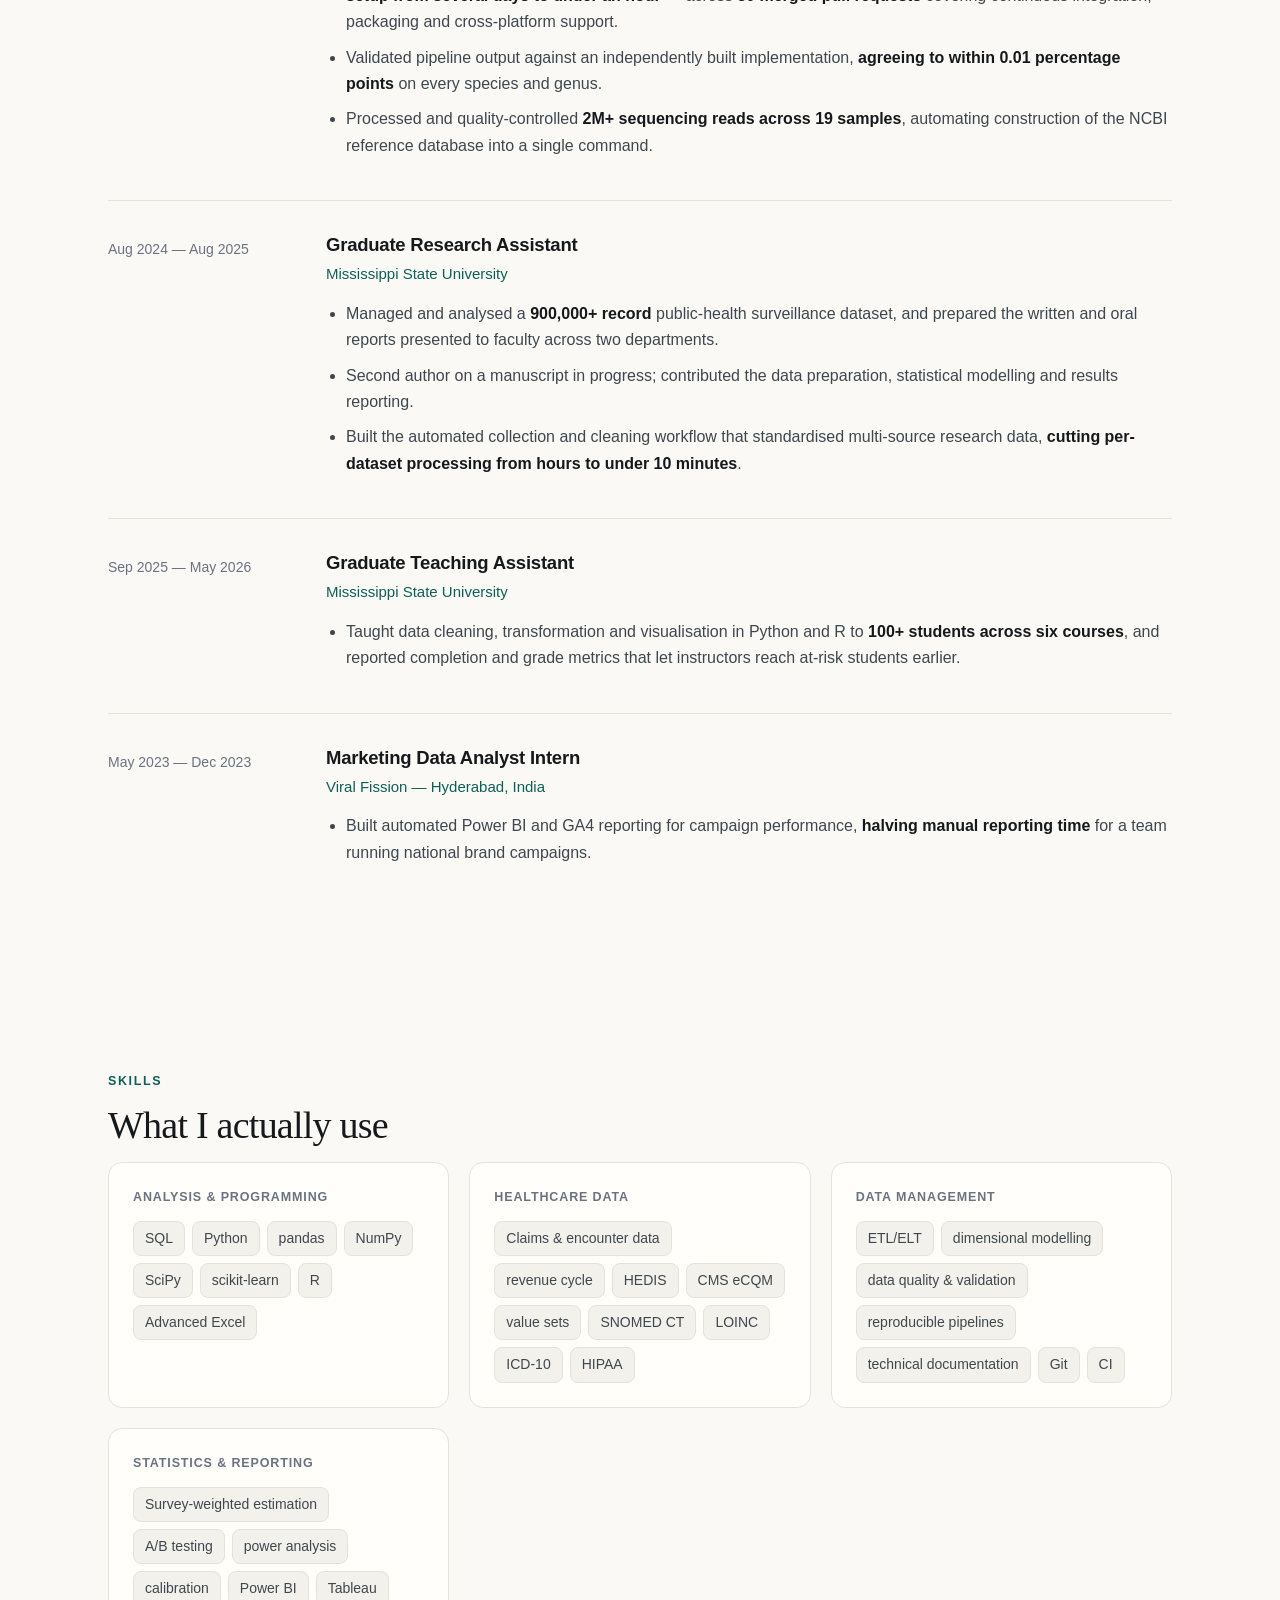
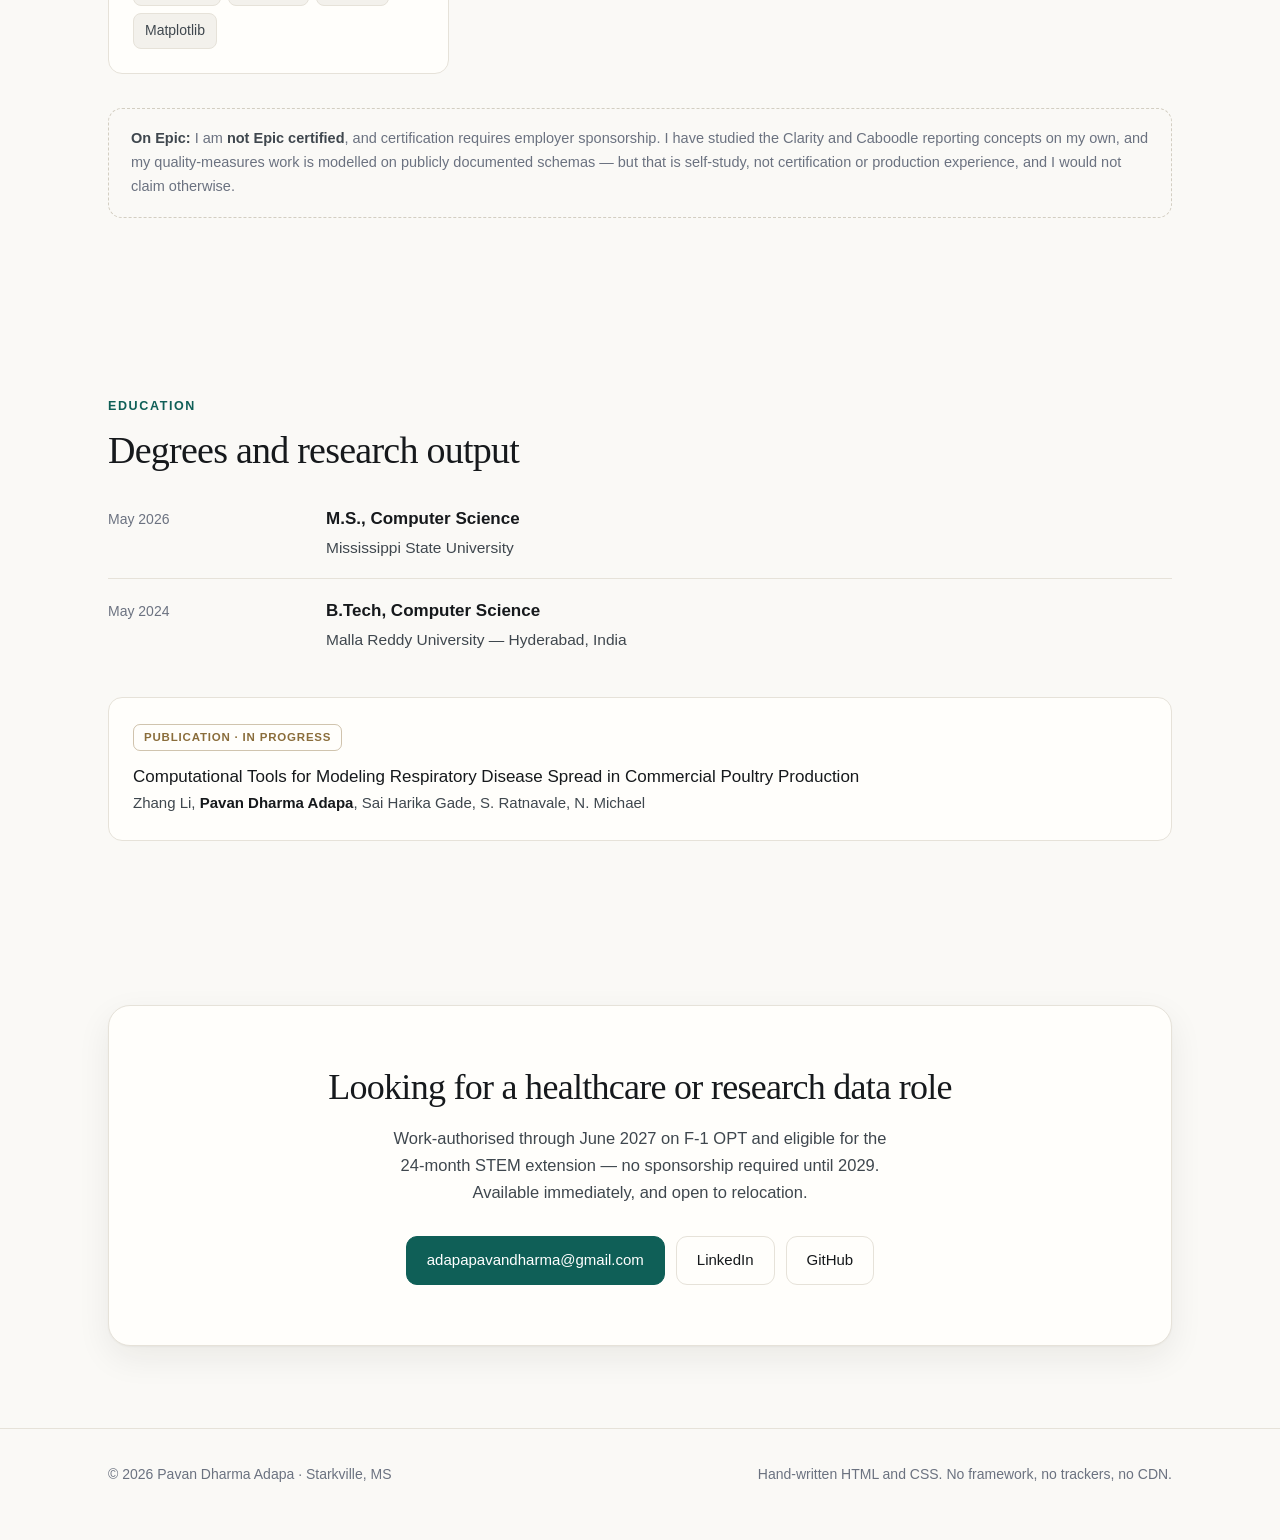
==== commit ffa0fa34: "Redesign: warm paper palette, editorial serif, portrait, numbered work Lighter and more distinctive." ====
--- a/index.html
+++ b/index.html
@@ -24,7 +24,10 @@
 
 <header class="site">
   <div class="wrap">
-    <a class="brand" href="#top">Pavan Dharma Adapa <span>· data analyst</span></a>
+    <a class="brand" href="#top">
+      <img src="assets/portrait.jpg" alt="" width="32" height="32">
+      <span><b>Pavan Dharma Adapa</b><span>Healthcare &amp; Research Data Analyst</span></span>
+    </a>
     <nav aria-label="Sections">
       <a href="#work">Work</a>
       <a href="#experience">Experience</a>
@@ -45,38 +48,40 @@
 
 <!-- ── hero ─────────────────────────────────────────────── -->
 <div class="wrap hero">
-  <p class="avail">Available now — M.S. completed May 2026</p>
-  <h1>I build the layer<br>your numbers rest on.</h1>
-  <p class="lede">
-    Healthcare and research data analyst with an M.S. in Computer Science.
-    I work on the unglamorous part — <b>validated pipelines, reproducible results,
-    and checks that fail loudly instead of quietly</b>.
-  </p>
-  <p class="sub">
-    Five published analyses below, on real CMS claims, CDC survey microdata and EHR
-    records. Each one states what it found, how it was verified, and where it falls short.
-    Every figure is reproducible from the code.
-  </p>
-
-  <ul class="roles">
-    <li>Healthcare Data Analyst</li>
-    <li>Clinical Data Coordinator</li>
-    <li>Research Data Analyst</li>
-    <li>Biomedical Informatics</li>
-  </ul>
-
-  <div class="cta">
-    <a class="btn btn-primary" href="mailto:adapapavandharma@gmail.com">Get in touch</a>
-    <a class="btn" href="dashboard/">Live analytics dashboard</a>
-    <a class="btn" href="https://github.com/adapapavandharma" target="_blank" rel="noopener">GitHub</a>
-    <a class="btn" href="https://linkedin.com/in/adapapavandharma" target="_blank" rel="noopener">LinkedIn</a>
-  </div>
-  <p class="cvline">
-    Résumé —
-    <a href="resume/Pavan_Adapa_Healthcare_Data_Analyst.pdf" download>Healthcare Data Analyst</a>
-    <a href="resume/Pavan_Adapa_Clinical_Data_Coordinator.pdf" download>Clinical Data Coordinator</a>
-    <a href="resume/Pavan_Adapa_Research_Data_Analyst.pdf" download>Research Data Analyst</a>
-  </p>
+  <div class="hero-grid">
+    <div>
+      <p class="eyebrow">Available now &middot; M.S. completed May 2026</p>
+      <h1>I build the layer<br>your numbers <em>rest on</em>.</h1>
+      <p class="lede">
+        Healthcare and research data analyst with an M.S. in Computer Science.
+        I work on the unglamorous part &mdash; <b>validated pipelines, reproducible
+        results, and checks that fail loudly instead of quietly</b>.
+      </p>
+      <p class="sub">
+        Five published analyses below, on real CMS claims, CDC survey microdata and
+        EHR records. Each states what it found, how it was verified, and where it
+        falls short. Every figure is reproducible from the code.
+      </p>
+      <div class="cta">
+        <a class="btn btn-primary" href="mailto:adapapavandharma@gmail.com">Get in touch</a>
+        <a class="btn" href="#work">See the work</a>
+        <a class="btn" href="dashboard/">Live dashboard</a>
+      </div>
+      <p class="cvline">
+        R&eacute;sum&eacute; &mdash;
+        <a href="resume/Pavan_Adapa_Healthcare_Data_Analyst.pdf" download>Healthcare Data</a>
+        <a href="resume/Pavan_Adapa_Clinical_Data_Coordinator.pdf" download>Clinical Data</a>
+        <a href="resume/Pavan_Adapa_Research_Data_Analyst.pdf" download>Research Data</a>
+      </p>
+    </div>
+    <figure class="portrait">
+      <img src="assets/portrait.jpg"
+           srcset="assets/portrait.jpg 800w, assets/portrait@2x.jpg 1400w"
+           sizes="(max-width:900px) 72vw, 310px"
+           width="800" height="800" fetchpriority="high"
+           alt="Pavan Dharma Adapa">
+    </figure>
+  </div>
 
   <div class="proof">
     <div class="proof-grid">
@@ -91,15 +96,21 @@
 <!-- ── work ─────────────────────────────────────────────── -->
 <section id="work">
   <div class="wrap">
-    <div class="sec-h"><h2>Selected work</h2><span class="rule"></span></div>
+    <div class="sec-h">
+      <span class="k">Work</span>
+      <h2>Five analyses, five live dashboards</h2>
+    </div>
     <p class="sec-intro">
-      Every project is public code with tests and continuous integration, and every one has a
-      live dashboard you can open without installing anything.
+      Public code with tests and continuous integration behind every one, and a live dashboard
+      you can open without installing anything. Each entry states its limitation as plainly as
+      its finding — that is the point of them.
     </p>
 
-    <div class="cards">
-
-      <article class="card">
+    <div class="work">
+
+      <article class="entry">
+        <div class="idx">01</div>
+        <div>
         <div class="card-top">
           <h3>Clinical Quality Measures Engine</h3>
           <span class="src">HEDIS / CMS eCQM · Synthea synthetic non-PHI EHR</span>
@@ -126,9 +137,12 @@
           <a class="live" href="https://adapapavandharma.github.io/clinical-quality-measures/" target="_blank" rel="noopener">Open live scorecard →</a>
           <a href="https://github.com/adapapavandharma/clinical-quality-measures" target="_blank" rel="noopener">Code</a>
         </p>
+        </div>
       </article>
 
-      <article class="card">
+      <article class="entry">
+        <div class="idx">02</div>
+        <div>
         <div class="card-top">
           <h3>Claims Denials &amp; Appeals</h3>
           <span class="src">CMS Transparency in Coverage, 2021–2023 · real public filings</span>
@@ -153,9 +167,12 @@
           <a class="live" href="https://adapapavandharma.github.io/denials-analytics/" target="_blank" rel="noopener">Open live dashboard →</a>
           <a href="https://github.com/adapapavandharma/denials-analytics" target="_blank" rel="noopener">Code</a>
         </p>
+        </div>
       </article>
 
-      <article class="card">
+      <article class="entry">
+        <div class="idx">03</div>
+        <div>
         <div class="card-top">
           <h3>Emergency Department Throughput</h3>
           <span class="src">CDC/NCHS NHAMCS 2022 · real national survey microdata</span>
@@ -182,9 +199,12 @@
           <a class="live" href="https://adapapavandharma.github.io/ed-throughput-analytics/" target="_blank" rel="noopener">Open live dashboard →</a>
           <a href="https://github.com/adapapavandharma/ed-throughput-analytics" target="_blank" rel="noopener">Code</a>
         </p>
+        </div>
       </article>
 
-      <article class="card">
+      <article class="entry">
+        <div class="idx">04</div>
+        <div>
         <div class="card-top">
           <h3>30-Day Readmission Risk</h3>
           <span class="src">UCI Diabetes 130-US Hospitals · real de-identified encounters</span>
@@ -210,9 +230,12 @@
           <a class="live" href="https://adapapavandharma.github.io/readmission-risk/" target="_blank" rel="noopener">Open live evaluation →</a>
           <a href="https://github.com/adapapavandharma/readmission-risk" target="_blank" rel="noopener">Code</a>
         </p>
+        </div>
       </article>
 
-      <article class="card">
+      <article class="entry">
+        <div class="idx">05</div>
+        <div>
         <div class="card-top">
           <h3>Experimentation Toolkit</h3>
           <span class="src">simulation against known ground truth</span>
@@ -237,6 +260,7 @@
           <a class="live" href="https://adapapavandharma.github.io/experimentation-toolkit/" target="_blank" rel="noopener">Open live results →</a>
           <a href="https://github.com/adapapavandharma/experimentation-toolkit" target="_blank" rel="noopener">Code</a>
         </p>
+        </div>
       </article>
 
     </div>
@@ -246,7 +270,10 @@
 <!-- ── experience ───────────────────────────────────────── -->
 <section id="experience">
   <div class="wrap">
-    <div class="sec-h"><h2>Experience</h2><span class="rule"></span></div>
+    <div class="sec-h">
+      <span class="k">Experience</span>
+      <h2>Where the practice comes from</h2>
+    </div>
     <div class="roles-list">
 
       <div class="role">
@@ -304,7 +331,10 @@
 <!-- ── skills ───────────────────────────────────────────── -->
 <section id="skills">
   <div class="wrap">
-    <div class="sec-h"><h2>Skills</h2><span class="rule"></span></div>
+    <div class="sec-h">
+      <span class="k">Skills</span>
+      <h2>What I actually use</h2>
+    </div>
     <div class="skills">
       <div class="skill">
         <h3>Analysis &amp; programming</h3>
@@ -335,7 +365,10 @@
 <!-- ── education ────────────────────────────────────────── -->
 <section id="education">
   <div class="wrap">
-    <div class="sec-h"><h2>Education &amp; research</h2><span class="rule"></span></div>
+    <div class="sec-h">
+      <span class="k">Education</span>
+      <h2>Degrees and research output</h2>
+    </div>
     <div class="edu">
       <div class="edu-row">
         <div class="when">May 2026</div>
--- a/styles.css
+++ b/styles.css
@@ -1,189 +1,207 @@
 /* ============================================================
    Pavan Dharma Adapa — portfolio
    Hand-written CSS. No framework, no external fonts, no CDN.
-
-   Rebuilt 2026-08-26. The previous version hid two thirds of the
-   evidence behind a track switcher and carried a custom JS
-   framework that could take the whole page down. This one shows
-   everything, and the only JavaScript is a theme toggle.
+   Rebuilt 2026-08-26: warm light base, editorial serif display,
+   asymmetric hero, work as a numbered list rather than a card grid.
    ============================================================ */
 
-/* ---------- tokens ---------- */
 :root{
-  --sans: -apple-system, BlinkMacSystemFont, "Segoe UI", Roboto, "Helvetica Neue", Arial, sans-serif;
-  --mono: ui-monospace, SFMono-Regular, "SF Mono", Menlo, Consolas, "Liberation Mono", monospace;
-  --max: 1080px;
-  --r: 12px;
-  --t: 150ms cubic-bezier(.4,0,.2,1);
-
-  --bg:#fbfbfa; --surface:#fff; --surface-2:#f4f5f7;
-  --border:#e3e6ea; --border-2:#cfd5dc;
-  --ink:#14181d; --ink-2:#414b56; --muted:#616c78;
-  --accent:#1f5f8b; --accent-soft:rgba(31,95,139,.09);
-  --good:#1a6f4a; --warn:#9c5518; --bad:#95323f;
-  --shadow:0 1px 2px rgba(20,24,29,.04), 0 6px 20px rgba(20,24,29,.06);
+  --serif: Georgia, "Iowan Old Style", "Palatino Linotype", "Book Antiqua", Palatino, "Times New Roman", serif;
+  --sans:  -apple-system, BlinkMacSystemFont, "Segoe UI", Roboto, "Helvetica Neue", Arial, sans-serif;
+  --mono:  ui-monospace, SFMono-Regular, "SF Mono", Menlo, Consolas, monospace;
+
+  --max: 1120px;
+  --t: 200ms cubic-bezier(.22,.61,.36,1);
+
+  /* warm paper, not clinical white */
+  --paper:#faf9f6;  --paper-2:#f3f1ec;  --card:#fffefb;
+  --line:#e6e2d9;   --line-2:#d3cec2;
+  --ink:#16191c;    --ink-2:#3f474e;    --muted:#6b7280;
+  --accent:#0f5f57; --accent-2:#0b423d; --accent-soft:#e8f1ef;
+  --gold:#8a6d3b;
+  --shadow: 0 1px 2px rgba(30,26,20,.04), 0 12px 34px rgba(30,26,20,.07);
 }
 @media (prefers-color-scheme:dark){
   :root:not([data-theme="light"]){
-    --bg:#0e1216; --surface:#151b21; --surface-2:#1a222a;
-    --border:#242e38; --border-2:#33404c;
-    --ink:#e6ebf0; --ink-2:#b3bfcb; --muted:#8b98a6;
-    --accent:#6cb0dc; --accent-soft:rgba(108,176,220,.12);
-    --good:#5cc492; --warn:#e0a460; --bad:#e08492;
-    --shadow:0 1px 2px rgba(0,0,0,.35), 0 8px 26px rgba(0,0,0,.30);
+    --paper:#101314; --paper-2:#161a1c; --card:#171c1e;
+    --line:#252c2f;  --line-2:#36403f;
+    --ink:#eceae4;   --ink-2:#bcc3c2;   --muted:#8d9794;
+    --accent:#6bc7b6; --accent-2:#9adbcd; --accent-soft:rgba(107,199,182,.12);
+    --gold:#c9a86a;
+    --shadow: 0 1px 2px rgba(0,0,0,.4), 0 14px 38px rgba(0,0,0,.34);
   }
 }
 :root[data-theme="dark"]{
-  --bg:#0e1216; --surface:#151b21; --surface-2:#1a222a;
-  --border:#242e38; --border-2:#33404c;
-  --ink:#e6ebf0; --ink-2:#b3bfcb; --muted:#8b98a6;
-  --accent:#6cb0dc; --accent-soft:rgba(108,176,220,.12);
-  --good:#5cc492; --warn:#e0a460; --bad:#e08492;
-  --shadow:0 1px 2px rgba(0,0,0,.35), 0 8px 26px rgba(0,0,0,.30);
+  --paper:#101314; --paper-2:#161a1c; --card:#171c1e;
+  --line:#252c2f;  --line-2:#36403f;
+  --ink:#eceae4;   --ink-2:#bcc3c2;   --muted:#8d9794;
+  --accent:#6bc7b6; --accent-2:#9adbcd; --accent-soft:rgba(107,199,182,.12);
+  --gold:#c9a86a;
+  --shadow: 0 1px 2px rgba(0,0,0,.4), 0 14px 38px rgba(0,0,0,.34);
 }
 
 *,*::before,*::after{box-sizing:border-box}
-html{scroll-behavior:smooth}
-@media (prefers-reduced-motion:reduce){html{scroll-behavior:auto}
-  *{animation-duration:.01ms!important;transition-duration:.01ms!important}}
-body{
-  margin:0;background:var(--bg);color:var(--ink);
-  font:16px/1.6 var(--sans);
-  -webkit-font-smoothing:antialiased;text-rendering:optimizeLegibility;
-}
-.wrap{max-width:var(--max);margin:0 auto;padding:0 24px}
-a{color:var(--accent);text-decoration-thickness:1px;text-underline-offset:2px}
-a:focus-visible,button:focus-visible{outline:2px solid var(--accent);outline-offset:3px;border-radius:4px}
+html{scroll-behavior:smooth;-webkit-text-size-adjust:100%}
+@media (prefers-reduced-motion:reduce){
+  html{scroll-behavior:auto}
+  *,*::before,*::after{animation-duration:.01ms!important;transition-duration:.01ms!important}
+}
+body{margin:0;background:var(--paper);color:var(--ink);
+  font:17px/1.65 var(--sans);-webkit-font-smoothing:antialiased;text-rendering:optimizeLegibility}
+.wrap{max-width:var(--max);margin:0 auto;padding:0 28px}
+@media(max-width:600px){.wrap{padding:0 20px}}
+a{color:var(--accent);text-decoration-thickness:1px;text-underline-offset:3px}
+:focus-visible{outline:2px solid var(--accent);outline-offset:3px;border-radius:4px}
 .skip{position:absolute;left:-9999px}
-.skip:focus{left:12px;top:12px;z-index:99;background:var(--surface);padding:10px 16px;border-radius:8px;border:1px solid var(--border)}
+.skip:focus{left:14px;top:14px;z-index:99;background:var(--card);padding:11px 18px;border-radius:10px;border:1px solid var(--line)}
+img{max-width:100%;display:block}
 
 /* ---------- header ---------- */
-.site{position:sticky;top:0;z-index:20;background:color-mix(in srgb,var(--bg) 88%,transparent);
-  backdrop-filter:saturate(1.6) blur(10px);border-bottom:1px solid var(--border)}
-.site .wrap{display:flex;align-items:center;gap:22px;height:58px}
-.brand{font-weight:650;letter-spacing:-.012em;color:var(--ink);text-decoration:none;font-size:15px;margin-right:auto}
-.brand span{color:var(--muted);font-weight:450}
-.site nav{display:flex;gap:20px}
-.site nav a{color:var(--ink-2);text-decoration:none;font-size:14px;transition:color var(--t)}
+.site{position:sticky;top:0;z-index:30;
+  background:color-mix(in srgb,var(--paper) 82%,transparent);
+  backdrop-filter:saturate(1.7) blur(12px);border-bottom:1px solid var(--line)}
+.site .wrap{display:flex;align-items:center;gap:26px;height:64px}
+.brand{display:flex;align-items:center;gap:11px;margin-right:auto;text-decoration:none;color:var(--ink)}
+.brand img{width:32px;height:32px;border-radius:50%;object-fit:cover;
+  border:1px solid var(--line-2)}
+.brand b{font:600 15.5px/1 var(--sans);letter-spacing:-.01em}
+.brand span{display:block;font-size:12px;color:var(--muted);margin-top:3px;letter-spacing:.02em}
+.site nav{display:flex;gap:26px}
+.site nav a{color:var(--ink-2);text-decoration:none;font-size:14.5px;transition:color var(--t)}
 .site nav a:hover{color:var(--accent)}
-@media(max-width:720px){.site nav{display:none}}
-.themeb{border:1px solid var(--border);background:var(--surface);color:var(--ink-2);
-  width:34px;height:34px;border-radius:9px;cursor:pointer;display:grid;place-items:center;transition:var(--t)}
-.themeb:hover{border-color:var(--border-2);color:var(--ink)}
+@media(max-width:800px){.site nav{display:none}}
+.themeb{border:1px solid var(--line);background:var(--card);color:var(--ink-2);
+  width:36px;height:36px;border-radius:10px;cursor:pointer;display:grid;place-items:center;transition:var(--t)}
+.themeb:hover{border-color:var(--line-2);color:var(--ink)}
 
 /* ---------- hero ---------- */
-.hero{padding:74px 0 8px}
-.avail{display:inline-flex;align-items:center;gap:8px;font-size:13px;color:var(--good);
-  background:color-mix(in srgb,var(--good) 11%,transparent);border:1px solid color-mix(in srgb,var(--good) 26%,transparent);
-  padding:5px 13px;border-radius:999px;font-weight:550;margin-bottom:22px}
-.avail::before{content:"";width:7px;height:7px;border-radius:50%;background:var(--good)}
-.hero h1{font-size:clamp(34px,5.4vw,52px);line-height:1.08;letter-spacing:-.028em;margin:0 0 16px;font-weight:680}
-.hero .lede{font-size:clamp(17px,2.1vw,20px);line-height:1.5;color:var(--ink-2);max-width:60ch;margin:0 0 12px}
-.hero .lede b{color:var(--ink);font-weight:600}
-.hero .sub{font-size:15px;color:var(--muted);max-width:62ch;margin:0 0 30px}
-.roles{display:flex;flex-wrap:wrap;gap:8px;margin:0 0 30px;padding:0;list-style:none}
-.roles li{font-size:13.5px;color:var(--ink-2);background:var(--surface-2);
-  border:1px solid var(--border);padding:5px 12px;border-radius:999px}
-.cta{display:flex;flex-wrap:wrap;gap:10px;margin-bottom:14px}
-.btn{display:inline-flex;align-items:center;gap:8px;padding:10px 17px;border-radius:10px;
-  border:1px solid var(--border);background:var(--surface);color:var(--ink);
-  text-decoration:none;font-size:14.5px;font-weight:530;transition:var(--t)}
-.btn:hover{border-color:var(--border-2);transform:translateY(-1px)}
+.hero{padding:88px 0 0}
+.hero-grid{display:grid;grid-template-columns:1.35fr .65fr;gap:60px;align-items:center}
+@media(max-width:900px){.hero-grid{grid-template-columns:1fr;gap:38px}}
+.eyebrow{display:inline-flex;align-items:center;gap:9px;font-size:13px;font-weight:600;
+  letter-spacing:.06em;text-transform:uppercase;color:var(--accent);margin:0 0 24px}
+.eyebrow::before{content:"";width:8px;height:8px;border-radius:50%;background:var(--accent);
+  box-shadow:0 0 0 4px var(--accent-soft)}
+h1{font:400 clamp(40px,6.4vw,68px)/1.04 var(--serif);letter-spacing:-.022em;margin:0 0 26px;color:var(--ink)}
+h1 em{font-style:italic;color:var(--accent)}
+.lede{font-size:clamp(17.5px,2vw,20px);line-height:1.6;color:var(--ink-2);max-width:56ch;margin:0 0 16px}
+.lede b{color:var(--ink);font-weight:600}
+.sub{font-size:15.5px;color:var(--muted);max-width:58ch;margin:0 0 32px;line-height:1.65}
+
+.portrait{position:relative;justify-self:center}
+.portrait img{width:min(310px,72vw);aspect-ratio:1;object-fit:cover;border-radius:22px;
+  box-shadow:var(--shadow);border:1px solid var(--line)}
+.portrait::after{content:"";position:absolute;inset:-14px -14px 26px 26px;border-radius:26px;
+  border:1px solid var(--line-2);z-index:-1}
+
+.cta{display:flex;flex-wrap:wrap;gap:11px;margin-bottom:18px}
+.btn{display:inline-flex;align-items:center;gap:8px;padding:11px 20px;border-radius:11px;
+  border:1px solid var(--line);background:var(--card);color:var(--ink);
+  text-decoration:none;font-size:15px;font-weight:530;transition:var(--t)}
+.btn:hover{border-color:var(--line-2);transform:translateY(-2px);box-shadow:var(--shadow)}
 .btn-primary{background:var(--accent);border-color:var(--accent);color:#fff}
-.btn-primary:hover{filter:brightness(1.08)}
-.cvline{font-size:13.5px;color:var(--muted);margin:0 0 8px}
-.cvline a{margin-right:14px;white-space:nowrap}
-
-/* ---------- proof strip ---------- */
-.proof{margin:46px 0 0;padding:26px 0;border-top:1px solid var(--border);border-bottom:1px solid var(--border)}
-.proof-grid{display:grid;grid-template-columns:repeat(auto-fit,minmax(150px,1fr));gap:26px}
-.stat .n{font-size:clamp(24px,3.2vw,31px);font-weight:670;letter-spacing:-.022em;
-  font-variant-numeric:tabular-nums;line-height:1.1;color:var(--ink)}
-.stat .l{font-size:13px;color:var(--muted);margin-top:5px;line-height:1.4}
+:root[data-theme="dark"] .btn-primary,
+:root:not([data-theme="light"]) .btn-primary{color:#0d1a18}
+@media (prefers-color-scheme:light){:root:not([data-theme="dark"]) .btn-primary{color:#fff}}
+.btn-primary:hover{background:var(--accent-2);border-color:var(--accent-2)}
+.cvline{font-size:14px;color:var(--muted);margin:0}
+.cvline a{margin-right:16px;white-space:nowrap;display:inline-block}
+
+/* ---------- proof ---------- */
+.proof{margin-top:66px;padding:30px 0;border-top:1px solid var(--line);border-bottom:1px solid var(--line)}
+.proof-grid{display:grid;grid-template-columns:repeat(auto-fit,minmax(160px,1fr));gap:30px}
+.stat .n{font:400 clamp(27px,3.6vw,36px)/1 var(--serif);letter-spacing:-.02em;
+  font-variant-numeric:tabular-nums;color:var(--ink)}
+.stat .l{font-size:13.5px;color:var(--muted);margin-top:8px;line-height:1.45}
 
 /* ---------- sections ---------- */
-section{padding:66px 0}
-.sec-h{display:flex;align-items:baseline;gap:14px;margin-bottom:8px}
-.sec-h h2{font-size:13px;font-weight:640;letter-spacing:.11em;text-transform:uppercase;
-  color:var(--accent);margin:0}
-.sec-h .rule{flex:1;height:1px;background:var(--border)}
-.sec-intro{font-size:17px;color:var(--ink-2);max-width:64ch;margin:0 0 34px;line-height:1.55}
-
-/* ---------- work ---------- */
-.cards{display:grid;gap:18px}
-.card{background:var(--surface);border:1px solid var(--border);border-radius:var(--r);
-  padding:26px 28px;transition:var(--t)}
-.card:hover{border-color:var(--border-2);box-shadow:var(--shadow)}
-.card-top{display:flex;flex-wrap:wrap;align-items:baseline;gap:10px;margin-bottom:6px}
-.card h3{font-size:19px;font-weight:625;letter-spacing:-.014em;margin:0}
-.card .src{font-size:12.5px;color:var(--muted);font-family:var(--mono)}
-.card .what{color:var(--ink-2);margin:0 0 18px;max-width:70ch;font-size:15.5px}
+section{padding:82px 0}
+.sec-h{margin-bottom:14px}
+.sec-h .k{font-size:12.5px;font-weight:650;letter-spacing:.13em;text-transform:uppercase;color:var(--accent);display:block;margin-bottom:12px}
+.sec-h h2{font:400 clamp(27px,3.4vw,38px)/1.15 var(--serif);letter-spacing:-.02em;margin:0}
+.sec-intro{font-size:17px;color:var(--ink-2);max-width:62ch;margin:14px 0 42px;line-height:1.65}
+
+/* ---------- work: numbered editorial entries ---------- */
+.work{display:grid;gap:0}
+.entry{display:grid;grid-template-columns:64px 1fr;gap:30px;
+  padding:40px 0;border-top:1px solid var(--line)}
+.entry:first-child{border-top:none;padding-top:6px}
+@media(max-width:760px){.entry{grid-template-columns:1fr;gap:14px}}
+.entry .idx{font:400 26px/1 var(--serif);color:var(--line-2);padding-top:6px;font-variant-numeric:tabular-nums}
+.entry h3{font:600 22px/1.3 var(--sans);letter-spacing:-.015em;margin:0 0 6px}
+.entry .src{font:400 12.5px/1.5 var(--mono);color:var(--muted);margin:0 0 16px}
+.entry .what{color:var(--ink-2);margin:0 0 20px;max-width:70ch;font-size:16.5px}
+.entry .what b{color:var(--ink);font-weight:600}
 .finding{background:var(--accent-soft);border-left:3px solid var(--accent);
-  padding:13px 16px;border-radius:0 8px 8px 0;margin:0 0 18px;font-size:15px;line-height:1.55}
-.finding b{font-variant-numeric:tabular-nums}
-.limit{font-size:13.5px;color:var(--muted);margin:0 0 18px;padding-left:15px;
-  border-left:2px solid var(--border-2);line-height:1.5}
+  padding:16px 20px;border-radius:0 10px 10px 0;margin:0 0 18px;font-size:16px;line-height:1.6;max-width:72ch}
+.finding b{font-variant-numeric:tabular-nums;color:var(--ink)}
+.limit{font-size:14.5px;color:var(--muted);margin:0 0 20px;padding-left:18px;
+  border-left:2px solid var(--line-2);line-height:1.6;max-width:70ch}
 .limit b{color:var(--ink-2);font-weight:600}
-.tags{display:flex;flex-wrap:wrap;gap:6px;margin:0 0 18px;padding:0;list-style:none}
-.tags li{font-size:12px;font-family:var(--mono);color:var(--muted);
-  background:var(--surface-2);border:1px solid var(--border);padding:3px 9px;border-radius:6px}
-.links{display:flex;flex-wrap:wrap;gap:9px;margin:0}
-.links a{font-size:13.5px;padding:7px 14px;border-radius:8px;text-decoration:none;
-  border:1px solid var(--border);color:var(--ink);background:var(--surface-2);
-  font-weight:520;transition:var(--t)}
-.links a:hover{border-color:var(--accent);color:var(--accent)}
+.tags{display:flex;flex-wrap:wrap;gap:7px;margin:0 0 20px;padding:0;list-style:none}
+.tags li{font:400 12px/1.6 var(--mono);color:var(--muted);
+  background:var(--paper-2);border:1px solid var(--line);padding:3px 10px;border-radius:7px}
+.links{display:flex;flex-wrap:wrap;gap:10px;margin:0}
+.links a{font-size:14px;padding:9px 17px;border-radius:10px;text-decoration:none;
+  border:1px solid var(--line);color:var(--ink);background:var(--card);font-weight:530;transition:var(--t)}
+.links a:hover{border-color:var(--accent);color:var(--accent);transform:translateY(-1px)}
 .links a.live{background:var(--accent);border-color:var(--accent);color:#fff}
-.links a.live:hover{filter:brightness(1.08);color:#fff}
+:root[data-theme="dark"] .links a.live,
+:root:not([data-theme="light"]) .links a.live{color:#0d1a18}
+@media (prefers-color-scheme:light){:root:not([data-theme="dark"]) .links a.live{color:#fff}}
+.links a.live:hover{background:var(--accent-2);border-color:var(--accent-2)}
 
 /* ---------- experience ---------- */
-.roles-list{display:grid;gap:0}
-.role{display:grid;grid-template-columns:180px 1fr;gap:28px;padding:26px 0;border-top:1px solid var(--border)}
-.role:first-child{border-top:none;padding-top:0}
-@media(max-width:720px){.role{grid-template-columns:1fr;gap:8px}}
-.role .when{font-size:13.5px;color:var(--muted);font-variant-numeric:tabular-nums;padding-top:3px}
-.role h3{font-size:17px;font-weight:610;margin:0 0 3px;letter-spacing:-.01em}
-.role .org{font-size:14.5px;color:var(--ink-2);margin:0 0 12px}
-.role ul{margin:0;padding-left:19px;color:var(--ink-2);font-size:15px}
-.role li{margin-bottom:7px}
-.role li b{color:var(--ink);font-variant-numeric:tabular-nums}
+.roles-list{display:grid}
+.role{display:grid;grid-template-columns:184px 1fr;gap:34px;padding:32px 0;border-top:1px solid var(--line)}
+.role:first-child{border-top:none;padding-top:6px}
+@media(max-width:760px){.role{grid-template-columns:1fr;gap:8px}}
+.role .when{font-size:14px;color:var(--muted);font-variant-numeric:tabular-nums;padding-top:5px}
+.role h3{font:600 18.5px/1.35 var(--sans);margin:0 0 4px;letter-spacing:-.012em}
+.role .org{font-size:15px;color:var(--accent);margin:0 0 14px}
+.role ul{margin:0;padding-left:20px;color:var(--ink-2);font-size:16px}
+.role li{margin-bottom:9px}
+.role li b{color:var(--ink);font-variant-numeric:tabular-nums;font-weight:600}
 
 /* ---------- skills ---------- */
-.skills{display:grid;grid-template-columns:repeat(auto-fit,minmax(255px,1fr));gap:18px}
-.skill{background:var(--surface);border:1px solid var(--border);border-radius:var(--r);padding:20px 22px}
-.skill h3{font-size:13px;font-weight:620;letter-spacing:.05em;text-transform:uppercase;
-  color:var(--muted);margin:0 0 12px}
-.skill ul{margin:0;padding:0;list-style:none;display:flex;flex-wrap:wrap;gap:6px}
-.skill li{font-size:13.5px;color:var(--ink-2);background:var(--surface-2);
-  border:1px solid var(--border);padding:4px 10px;border-radius:7px}
-.note{grid-column:1/-1;font-size:13.5px;color:var(--muted);background:var(--surface-2);
-  border:1px dashed var(--border-2);border-radius:10px;padding:14px 18px;line-height:1.55}
+.skills{display:grid;grid-template-columns:repeat(auto-fit,minmax(262px,1fr));gap:20px}
+.skill{background:var(--card);border:1px solid var(--line);border-radius:14px;padding:24px}
+.skill h3{font-size:12.5px;font-weight:650;letter-spacing:.07em;text-transform:uppercase;
+  color:var(--muted);margin:0 0 14px}
+.skill ul{margin:0;padding:0;list-style:none;display:flex;flex-wrap:wrap;gap:7px}
+.skill li{font-size:14px;color:var(--ink-2);background:var(--paper-2);
+  border:1px solid var(--line);padding:5px 11px;border-radius:8px}
+.note{grid-column:1/-1;font-size:14.5px;color:var(--muted);background:transparent;
+  border:1px dashed var(--line-2);border-radius:14px;padding:18px 22px;line-height:1.65}
 .note b{color:var(--ink-2)}
 
 /* ---------- education ---------- */
-.edu{display:grid;gap:14px}
-.edu-row{display:grid;grid-template-columns:180px 1fr;gap:28px;align-items:baseline}
-@media(max-width:720px){.edu-row{grid-template-columns:1fr;gap:4px}}
-.edu-row .when{font-size:13.5px;color:var(--muted);font-variant-numeric:tabular-nums}
-.edu-row b{font-weight:600}
-.edu-row .org{color:var(--ink-2);font-size:15px}
-.pub{background:var(--surface);border:1px solid var(--border);border-radius:var(--r);
-  padding:20px 22px;margin-top:12px;font-size:15px;line-height:1.6}
-.pub .tag{display:inline-block;font-size:11.5px;font-weight:620;letter-spacing:.05em;
-  text-transform:uppercase;color:var(--warn);background:color-mix(in srgb,var(--warn) 12%,transparent);
-  padding:3px 9px;border-radius:6px;margin-bottom:9px}
-.pub .authors{color:var(--ink-2);font-size:14.5px}
-.pub .authors u{text-decoration:none;font-weight:640;color:var(--ink)}
+.edu-row{display:grid;grid-template-columns:184px 1fr;gap:34px;align-items:baseline;
+  padding:18px 0;border-top:1px solid var(--line)}
+.edu-row:first-child{border-top:none}
+@media(max-width:760px){.edu-row{grid-template-columns:1fr;gap:4px}}
+.edu-row .when{font-size:14px;color:var(--muted);font-variant-numeric:tabular-nums}
+.edu-row b{font-weight:600;font-size:17px}
+.edu-row .org{color:var(--ink-2);font-size:15.5px;margin-top:2px}
+.pub{background:var(--card);border:1px solid var(--line);border-radius:14px;
+  padding:24px;margin-top:26px;line-height:1.65}
+.pub .tag{display:inline-block;font-size:11.5px;font-weight:650;letter-spacing:.07em;
+  text-transform:uppercase;color:var(--gold);border:1px solid color-mix(in srgb,var(--gold) 40%,transparent);
+  padding:3px 10px;border-radius:7px;margin-bottom:12px}
+.pub .title{font:400 19px/1.4 var(--serif);color:var(--ink);margin-bottom:8px}
+.pub .authors{color:var(--ink-2);font-size:15px}
+.pub .authors u{text-decoration:none;font-weight:650;color:var(--ink)}
 
 /* ---------- contact ---------- */
-.contact{background:var(--surface);border:1px solid var(--border);border-radius:16px;
-  padding:44px;text-align:center}
-.contact h2{font-size:clamp(23px,3vw,29px);letter-spacing:-.02em;margin:0 0 12px;font-weight:660}
-.contact p{color:var(--ink-2);max-width:52ch;margin:0 auto 26px;font-size:16px}
-.contact .cta{justify-content:center}
-@media(max-width:560px){.contact{padding:32px 22px}}
+.contact{background:var(--card);border:1px solid var(--line);border-radius:22px;
+  padding:60px 48px;text-align:center;box-shadow:var(--shadow)}
+.contact h2{font:400 clamp(26px,3.4vw,36px)/1.2 var(--serif);letter-spacing:-.02em;margin:0 0 16px}
+.contact p{color:var(--ink-2);max-width:54ch;margin:0 auto 30px;font-size:16.5px}
+.contact .cta{justify-content:center;margin-bottom:0}
+@media(max-width:600px){.contact{padding:40px 24px}}
 
 /* ---------- footer ---------- */
-footer{border-top:1px solid var(--border);padding:30px 0 46px;color:var(--muted);font-size:13.5px}
-footer .wrap{display:flex;flex-wrap:wrap;gap:14px;justify-content:space-between;align-items:center}
+footer{border-top:1px solid var(--line);padding:34px 0 54px;color:var(--muted);font-size:14px}
+footer .wrap{display:flex;flex-wrap:wrap;gap:16px;justify-content:space-between;align-items:center}
 footer a{color:var(--muted)}
 footer a:hover{color:var(--accent)}
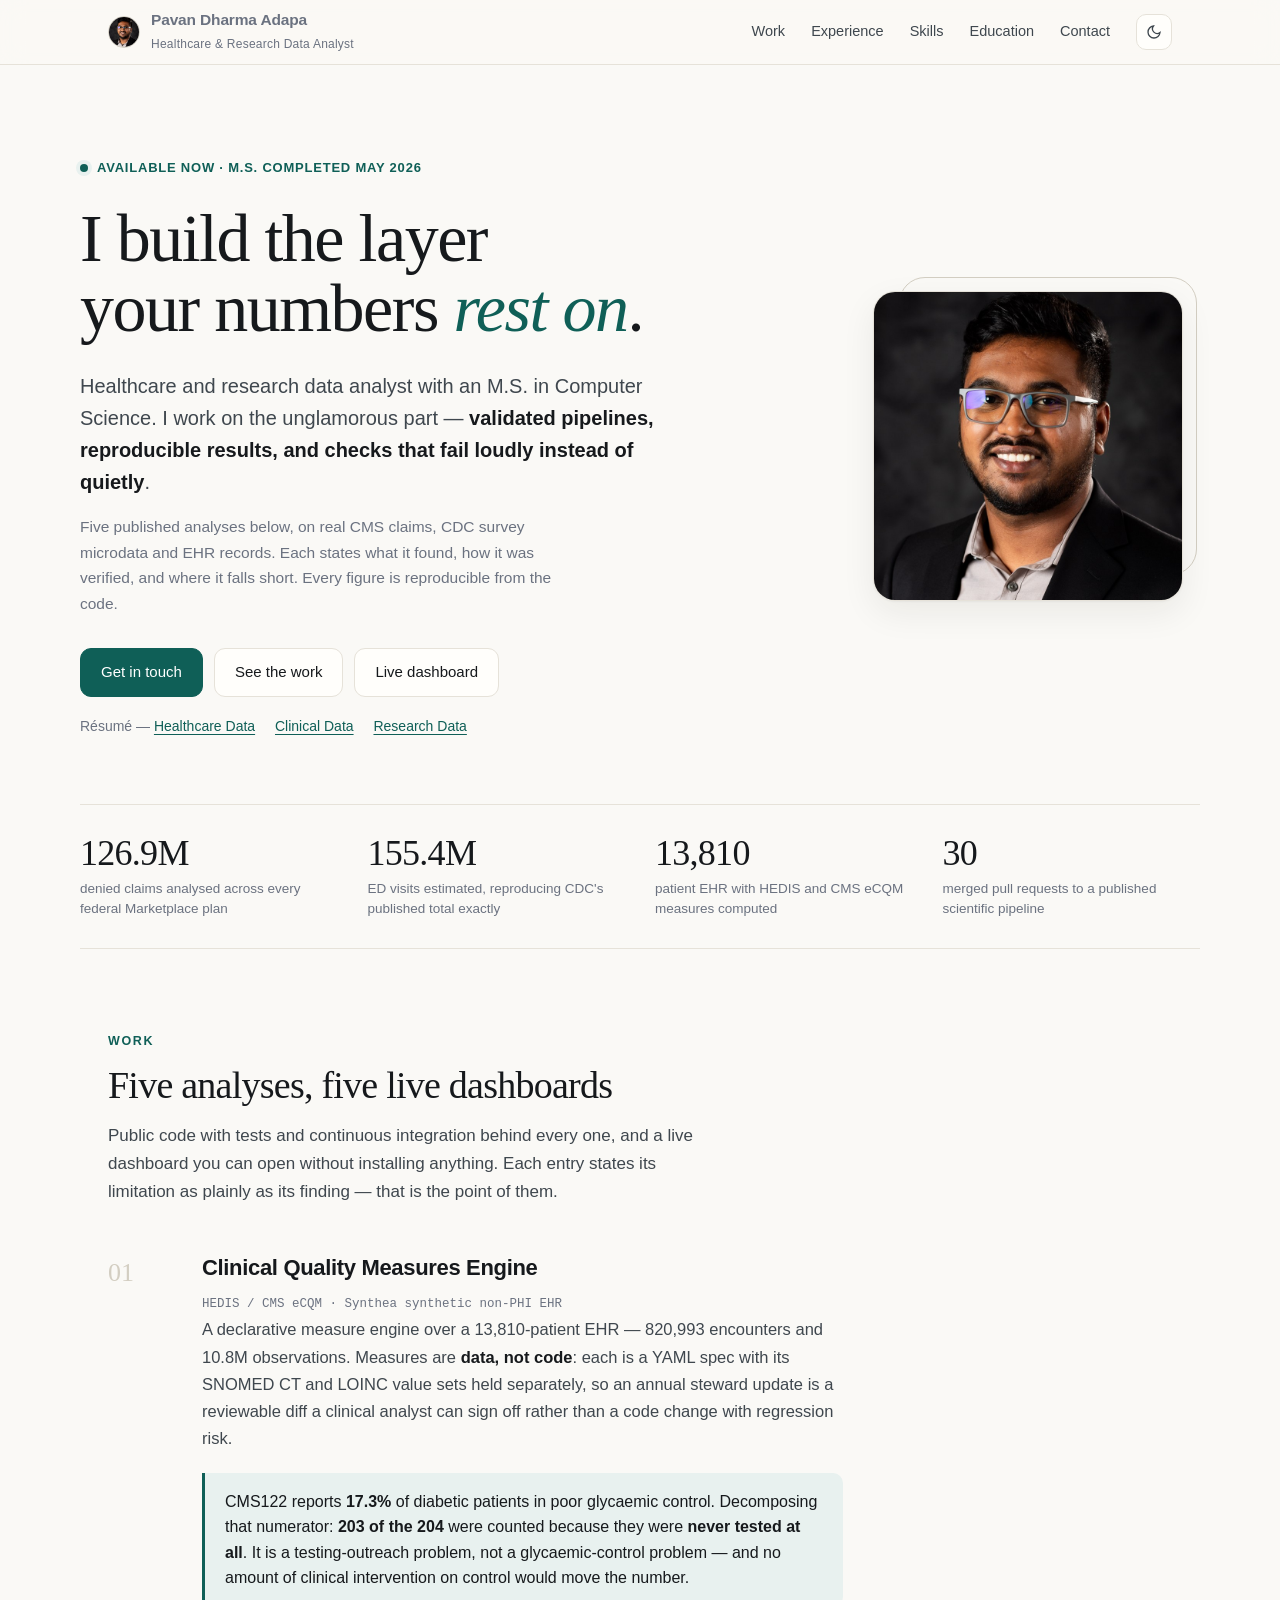
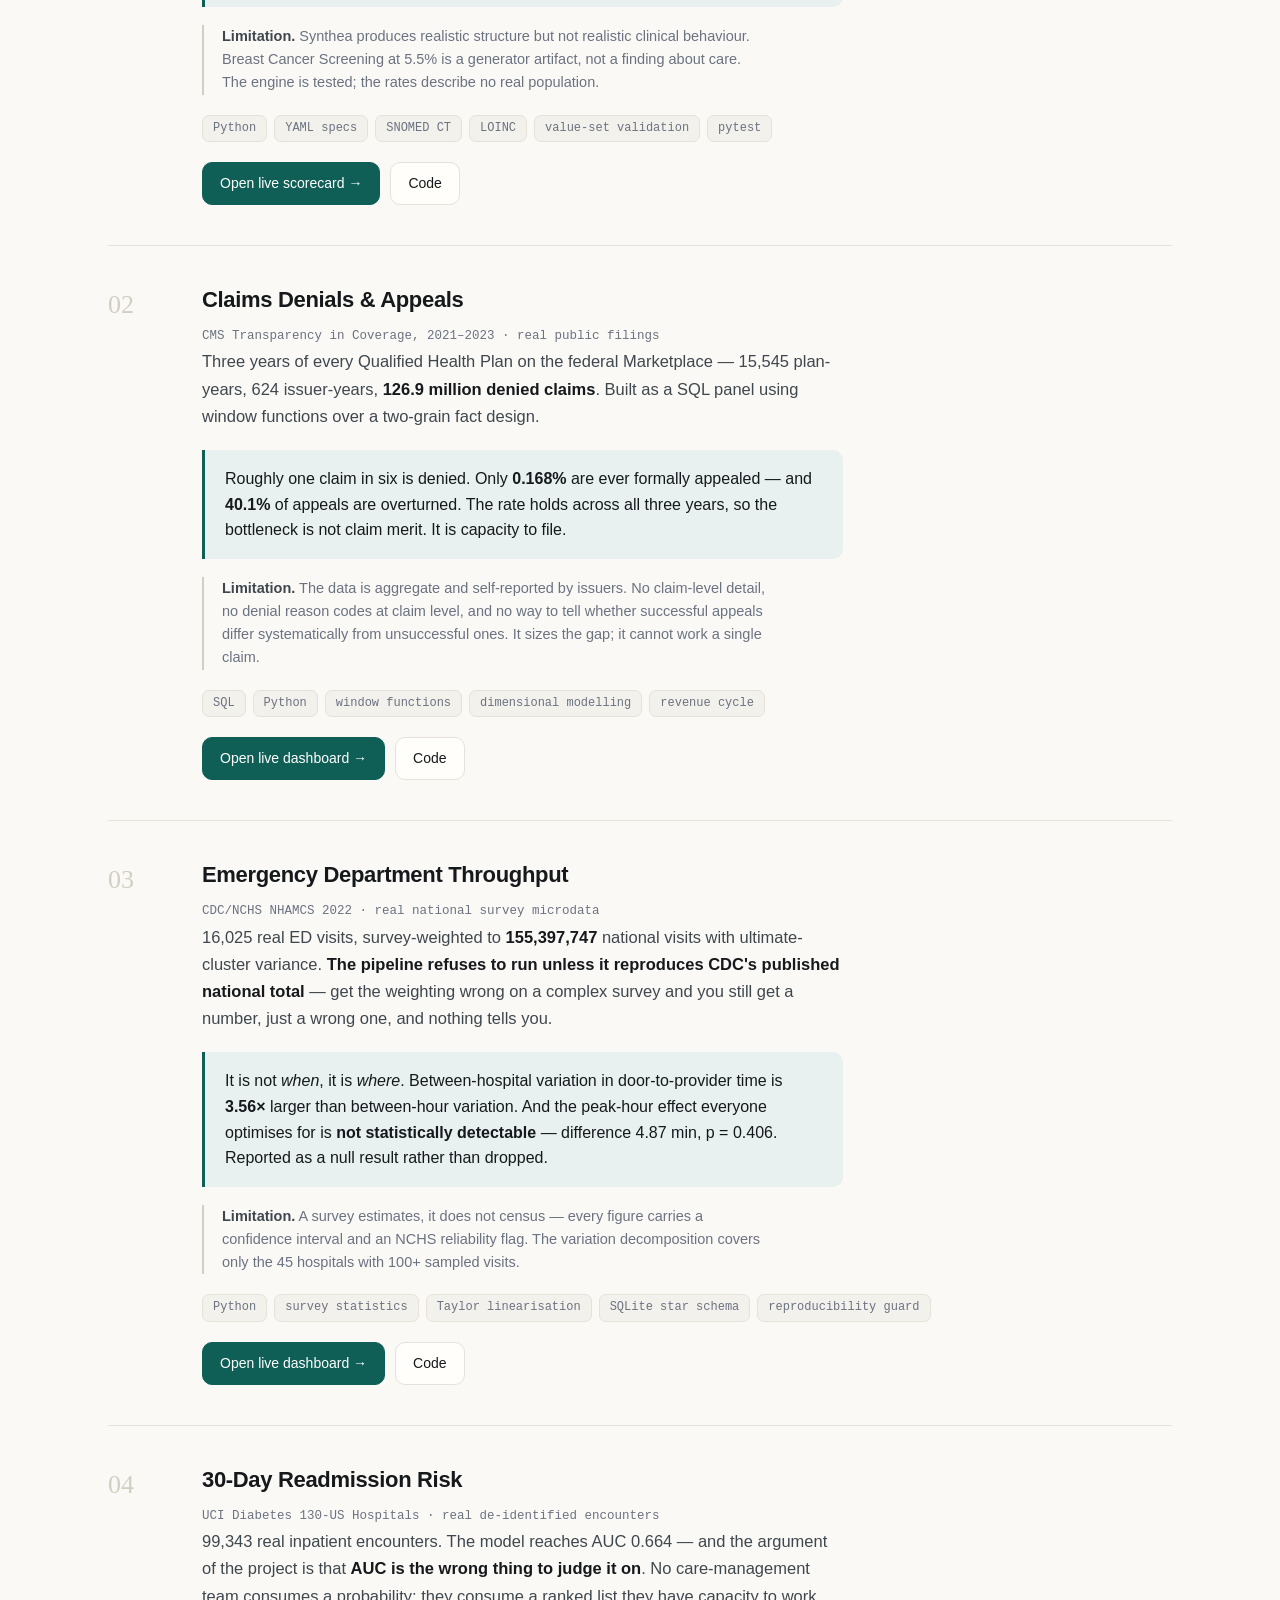
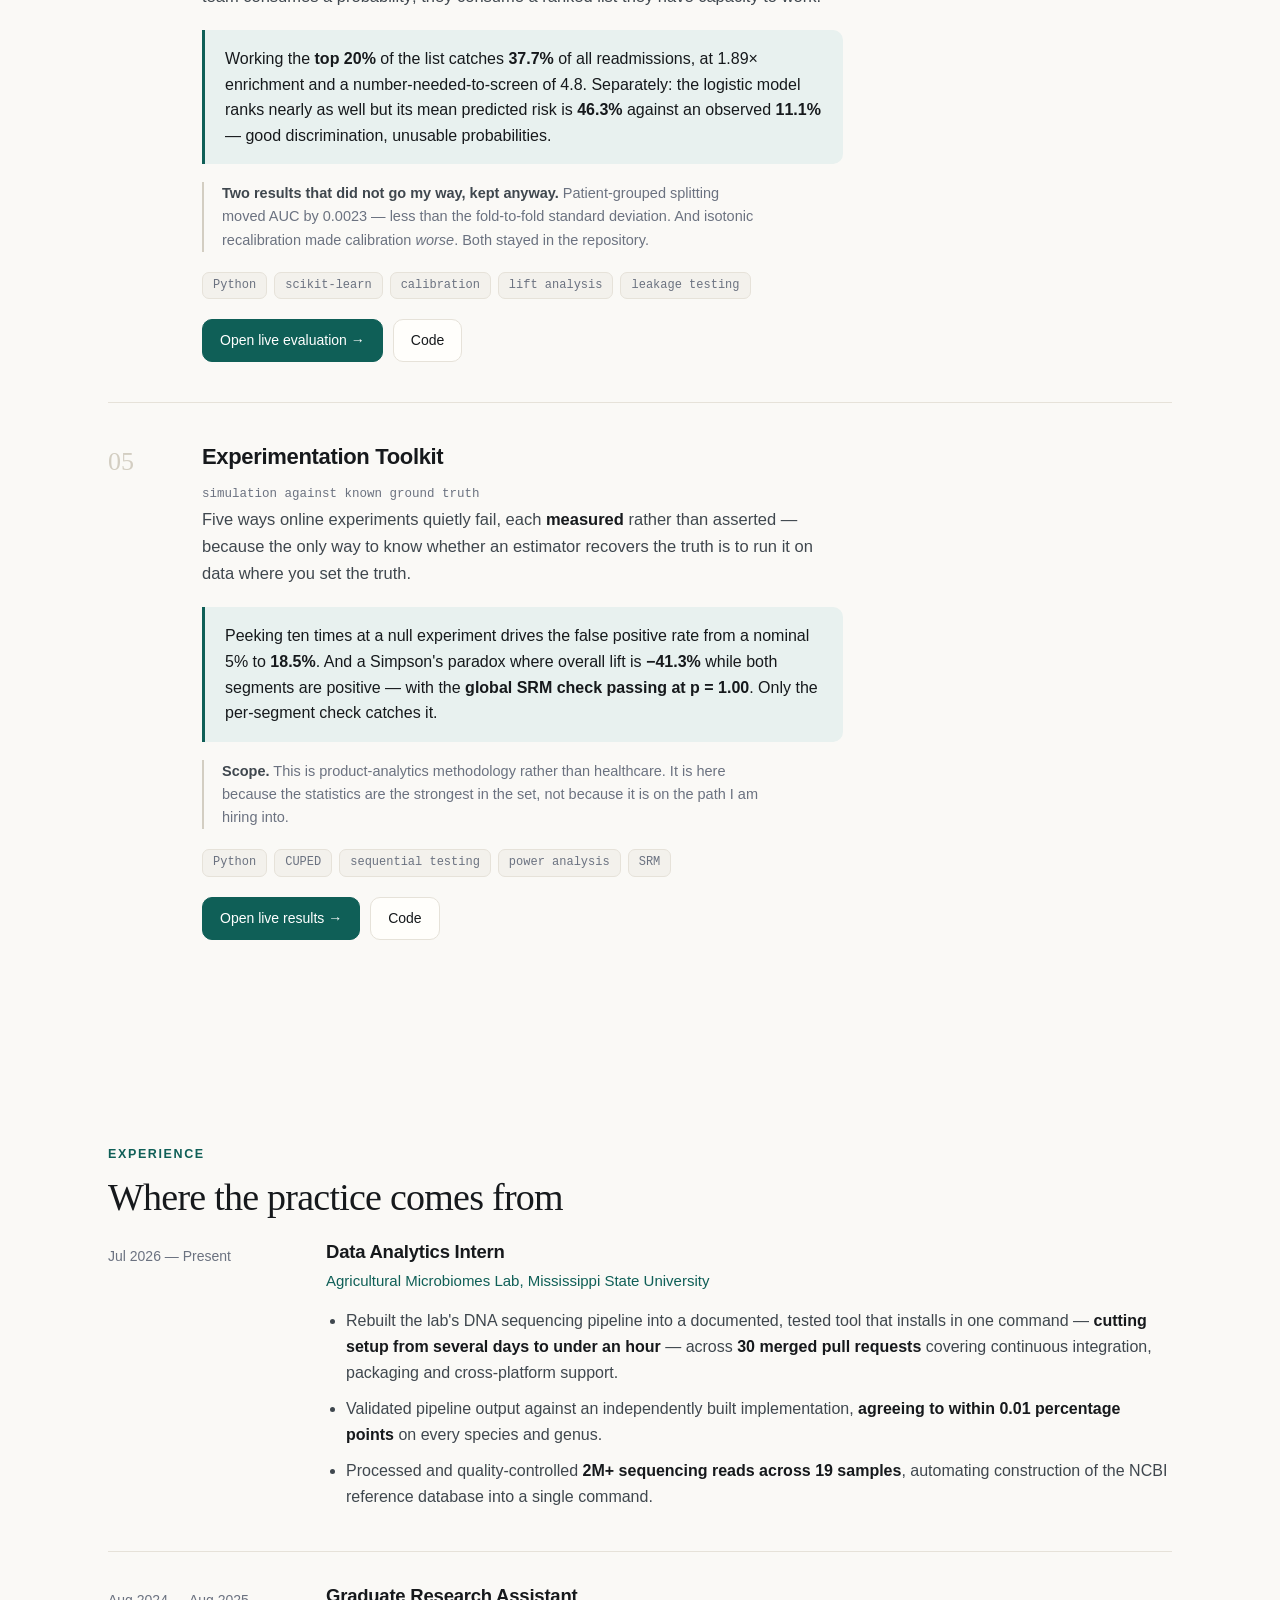
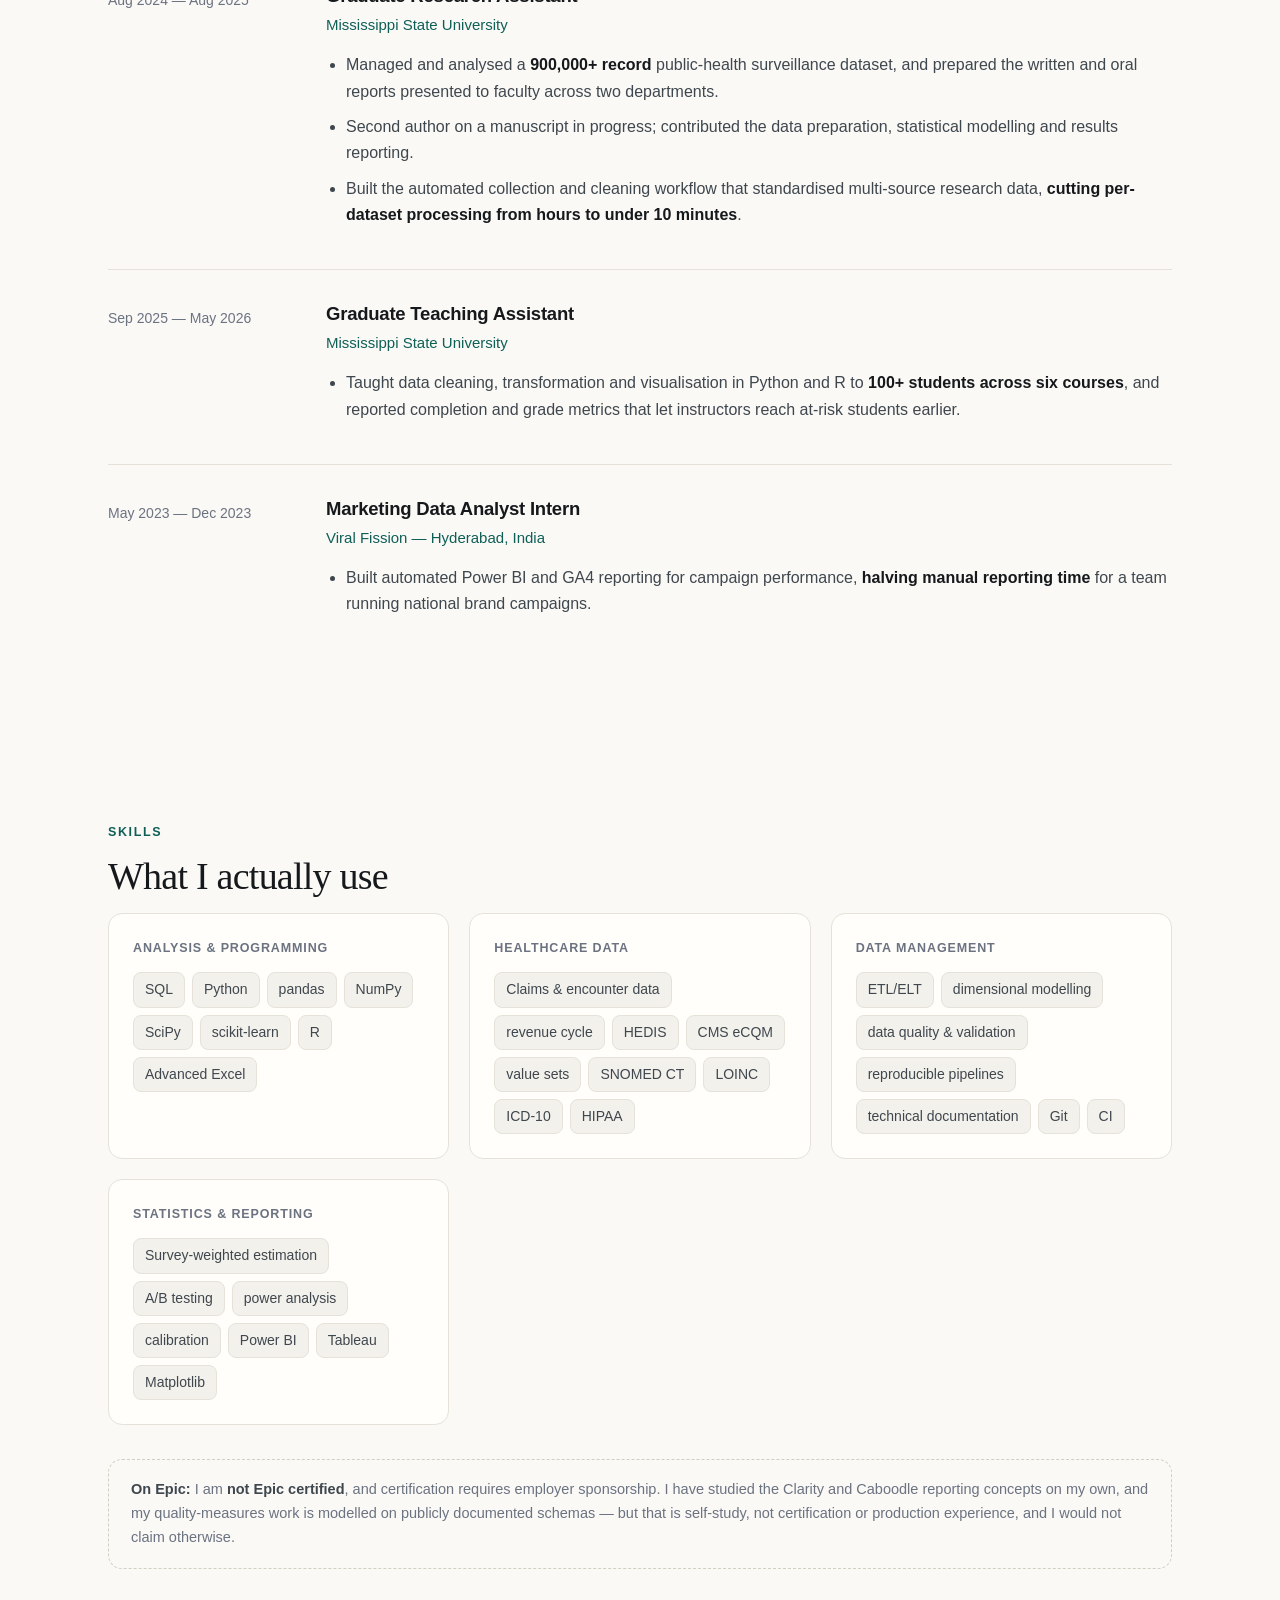
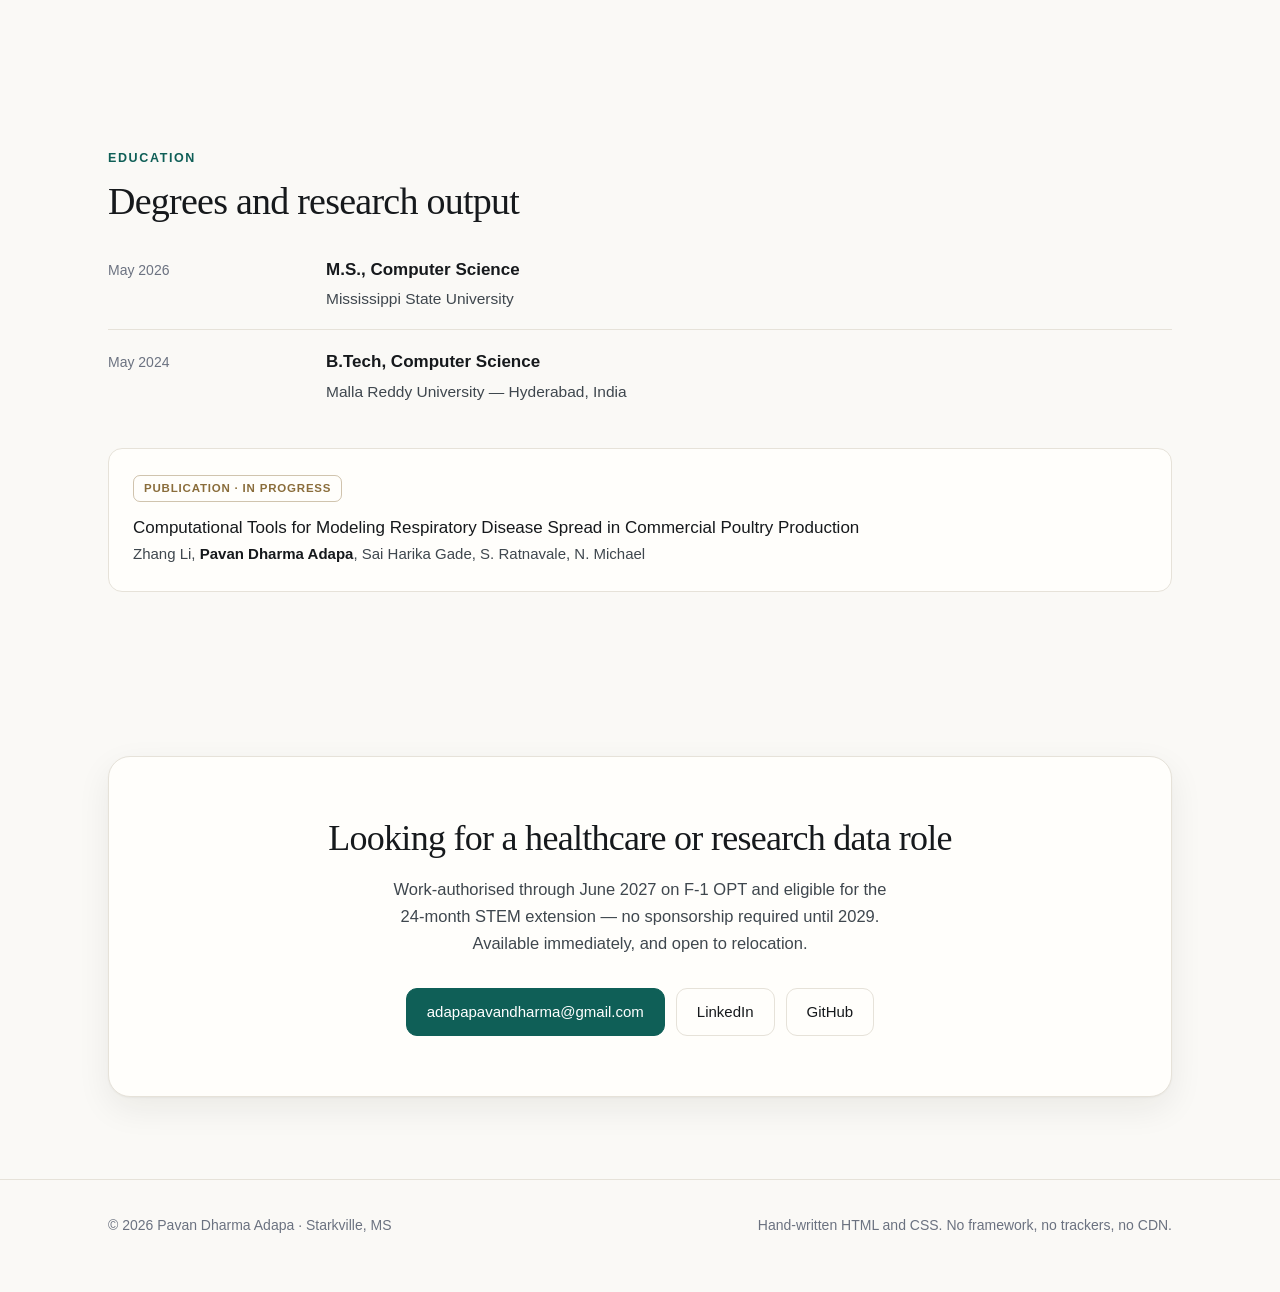
==== commit 28d2067d: "Opt out of AI training crawlers; keep search engines Adds robots.txt blocking the published AI/datas" ====
--- a/index.html
+++ b/index.html
@@ -3,6 +3,11 @@
 <head>
 <meta charset="utf-8">
 <meta name="viewport" content="width=device-width, initial-scale=1">
+<!-- Search engines welcome; AI training crawlers opted out. Compliance is
+     voluntary and these tags bind no one who chooses to ignore them. -->
+<meta name="robots" content="index, follow, max-image-preview:large">
+<meta name="robots" content="noai, noimageai">
+<meta name="ai-content-declaration" content="no-training">
 <title>Pavan Dharma Adapa — Healthcare &amp; Research Data Analyst</title>
 <meta name="description" content="Healthcare and research data analyst. M.S. Computer Science. Five published analyses on real CMS, CDC and EHR data — each with a live dashboard, tests, and its limitations stated.">
 <meta name="author" content="Pavan Dharma Adapa">
--- a/styles.css
+++ b/styles.css
@@ -88,8 +88,10 @@
 .lede b{color:var(--ink);font-weight:600}
 .sub{font-size:15.5px;color:var(--muted);max-width:58ch;margin:0 0 32px;line-height:1.65}
 
-.portrait{position:relative;justify-self:center}
-.portrait img{width:min(310px,72vw);aspect-ratio:1;object-fit:cover;border-radius:22px;
+/* figure carries a UA margin of 1em 40px, which was eating 80px of the column */
+.portrait{position:relative;justify-self:center;margin:0}
+/* height:auto is required or the height="800" attribute wins over aspect-ratio */
+.portrait img{width:min(310px,72vw);height:auto;aspect-ratio:1;object-fit:cover;border-radius:22px;
   box-shadow:var(--shadow);border:1px solid var(--line)}
 .portrait::after{content:"";position:absolute;inset:-14px -14px 26px 26px;border-radius:26px;
   border:1px solid var(--line-2);z-index:-1}
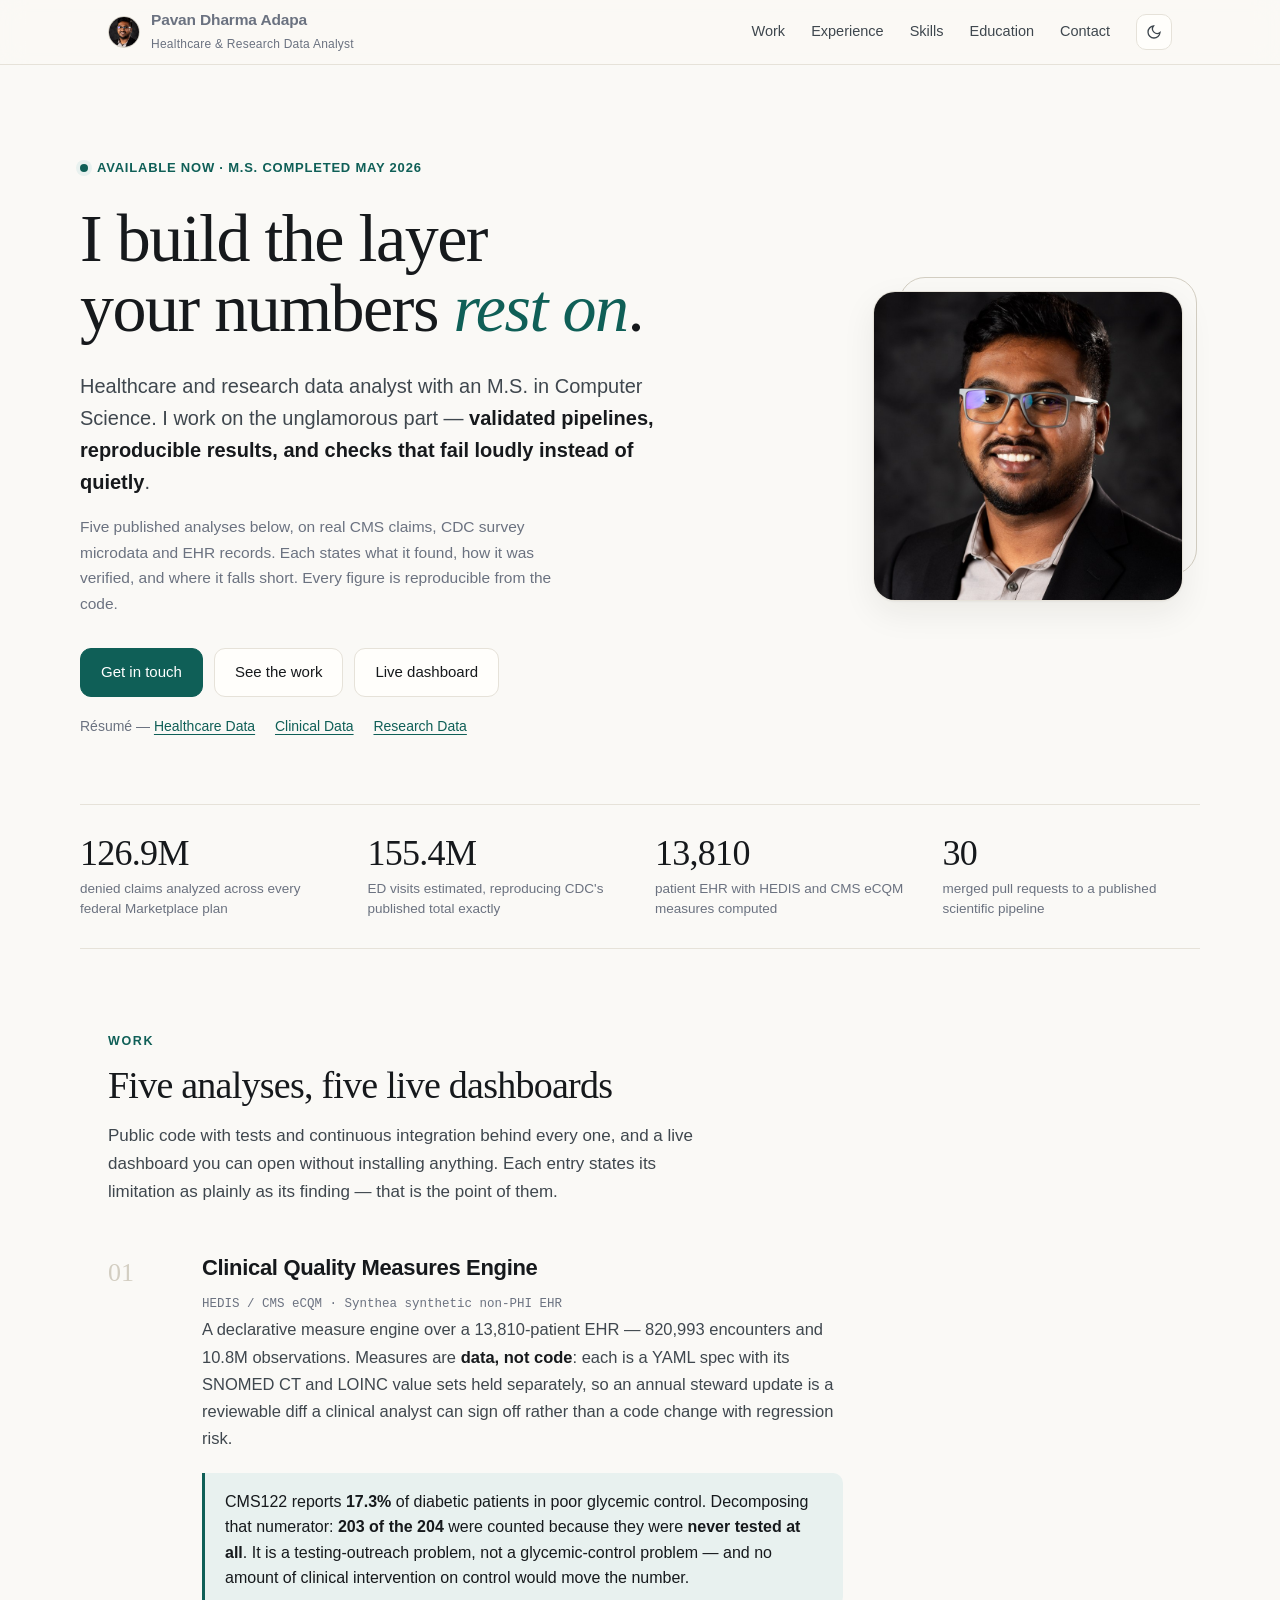
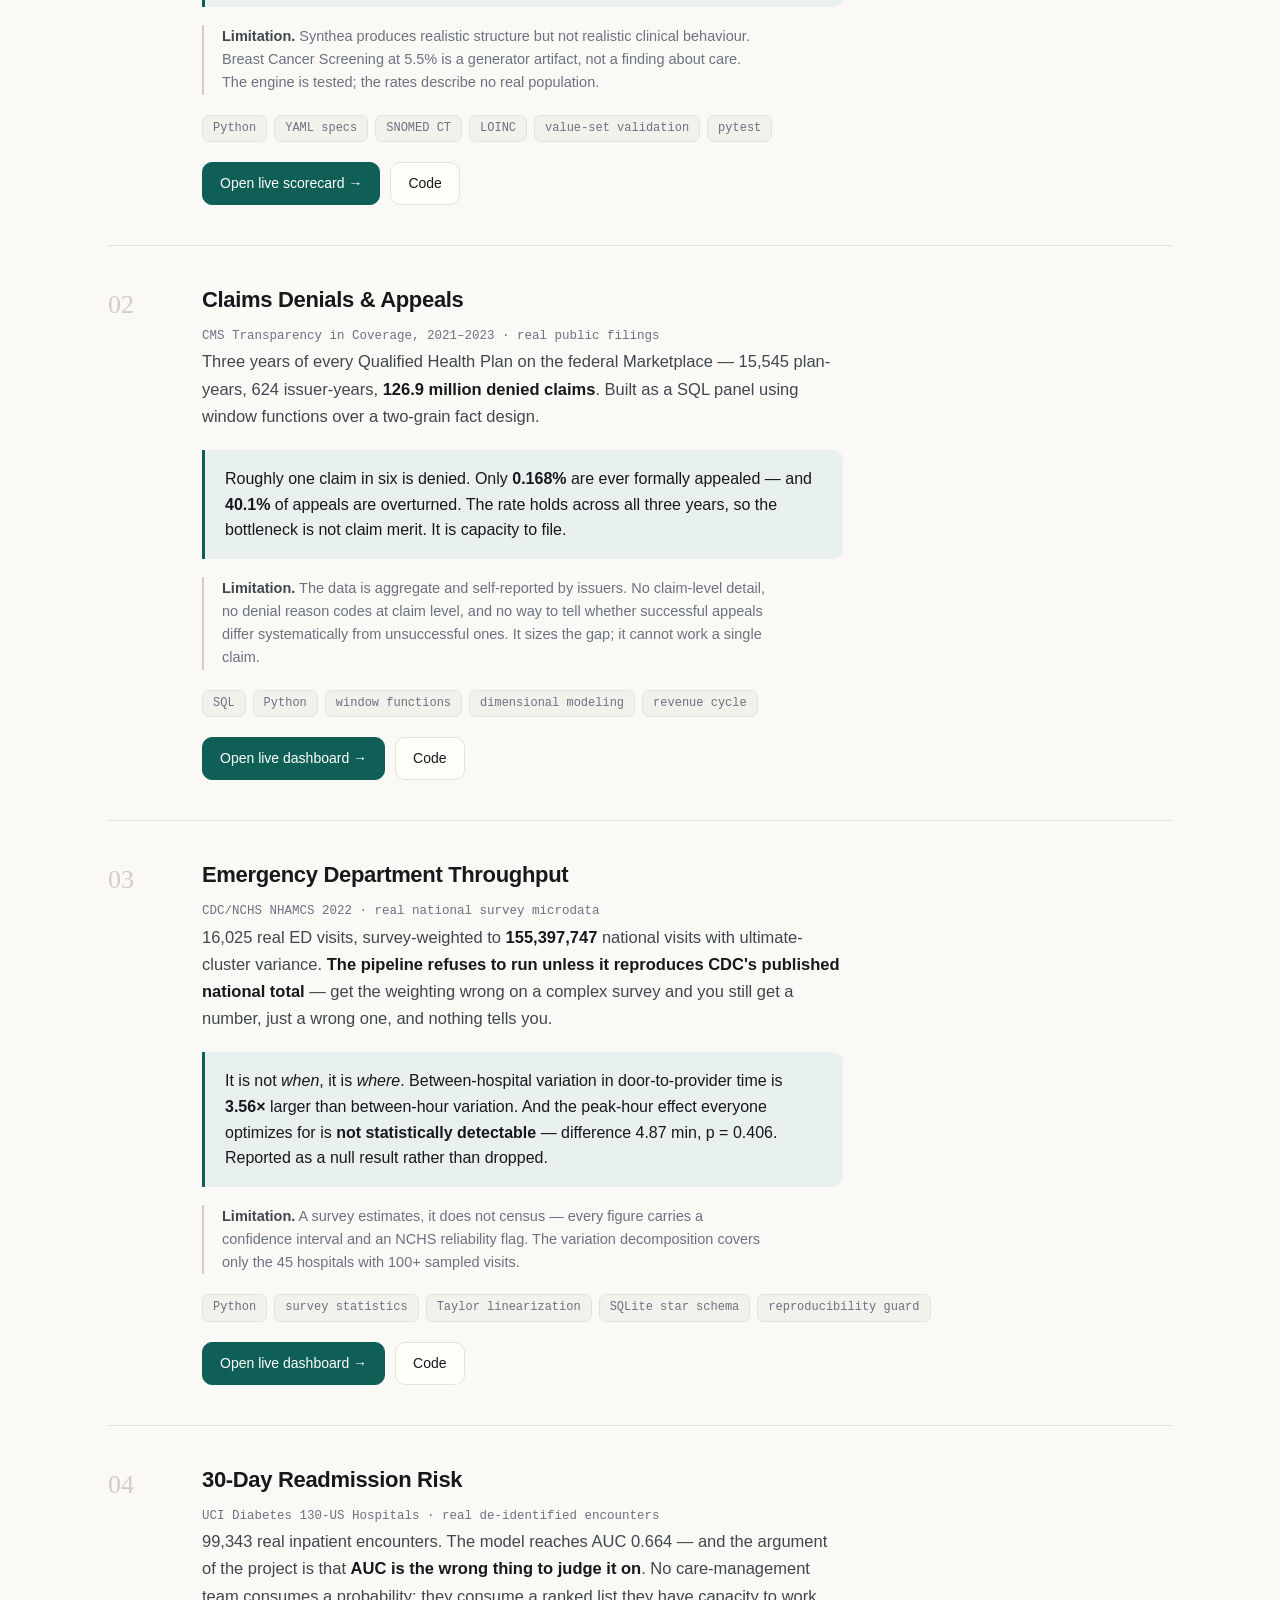
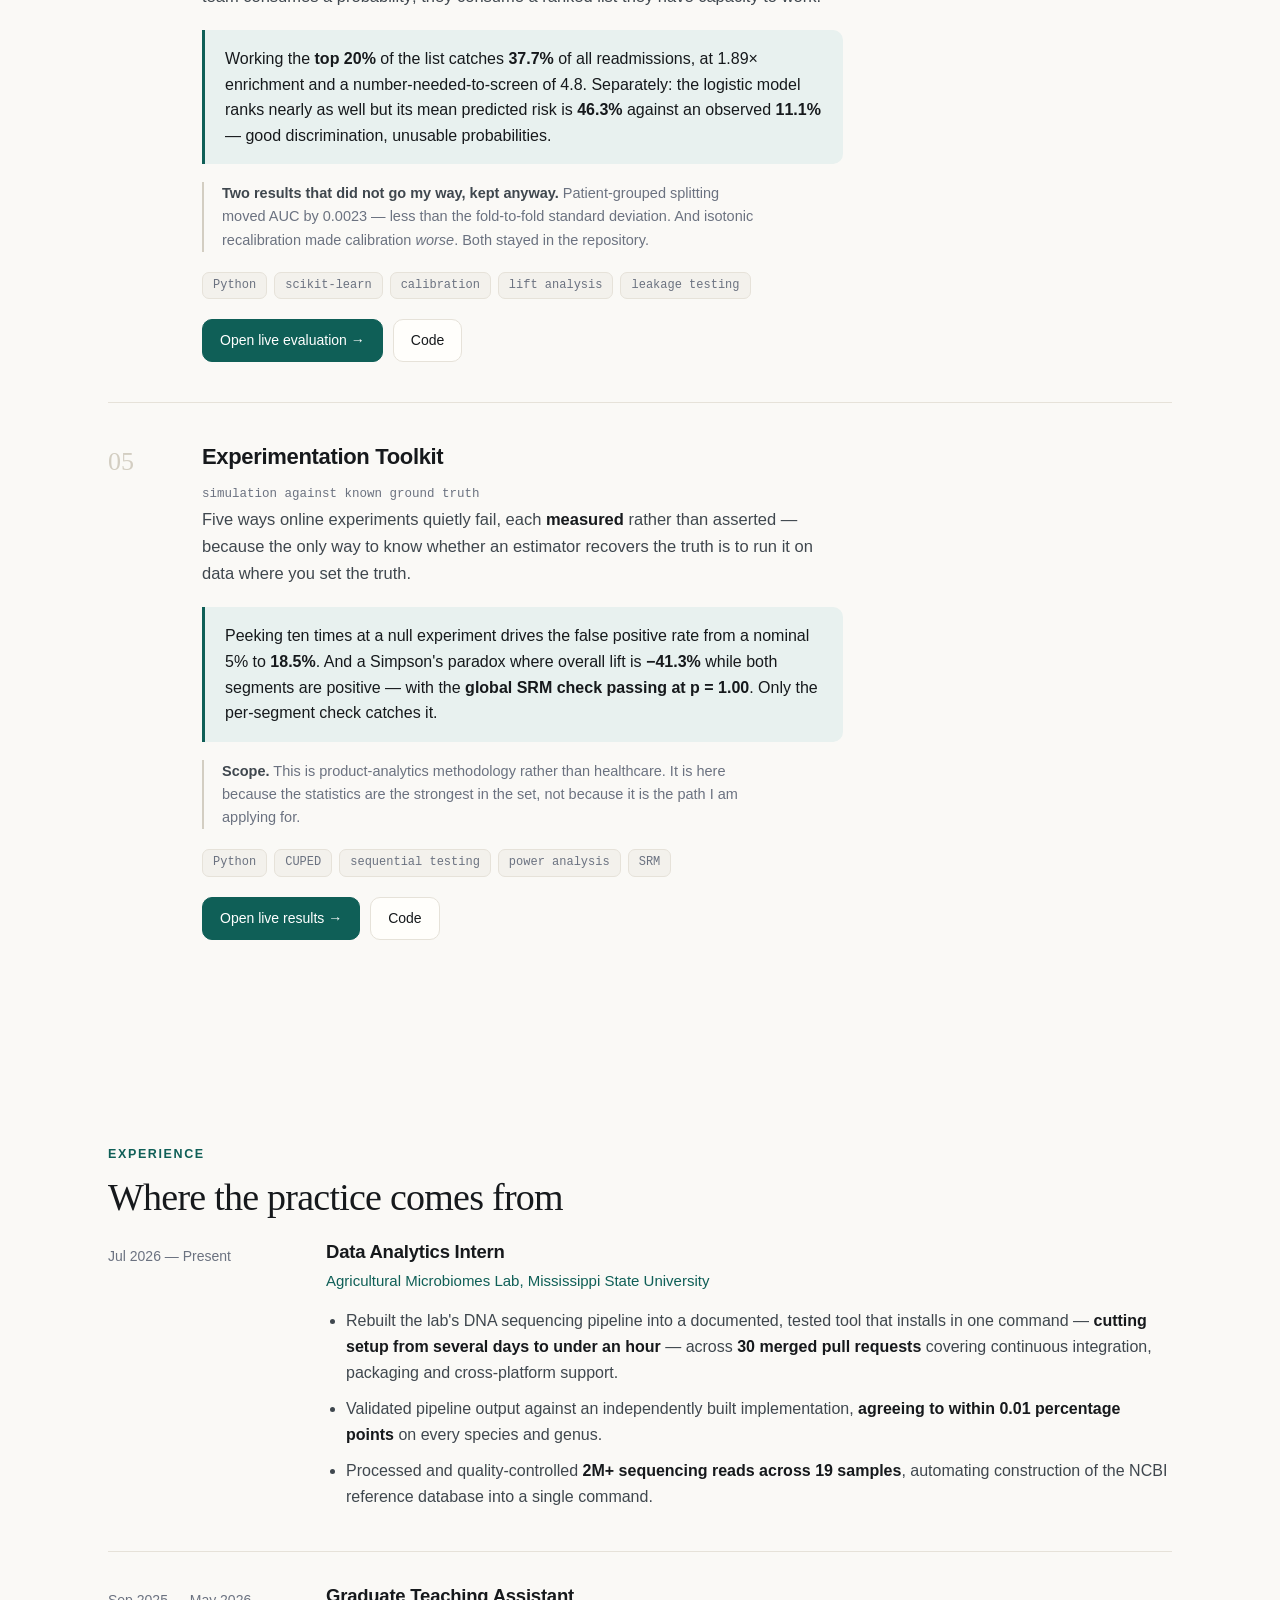
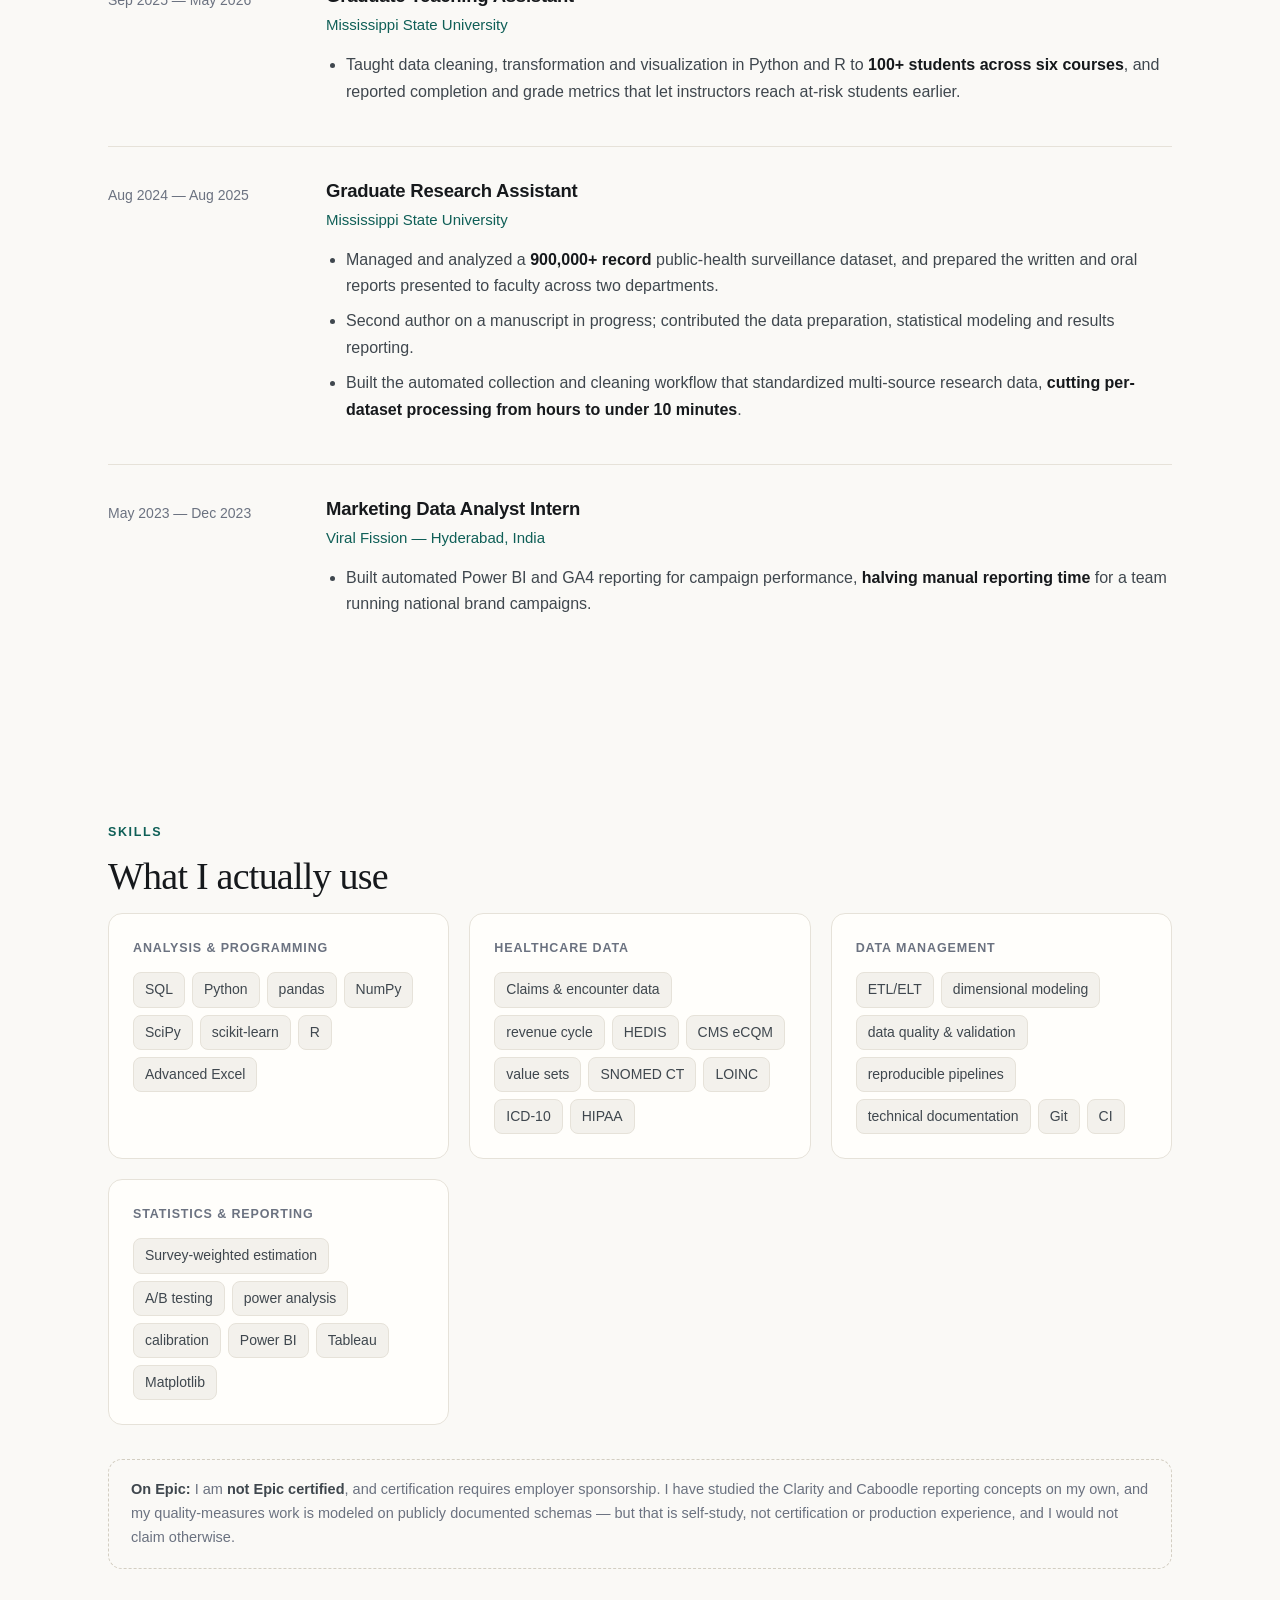
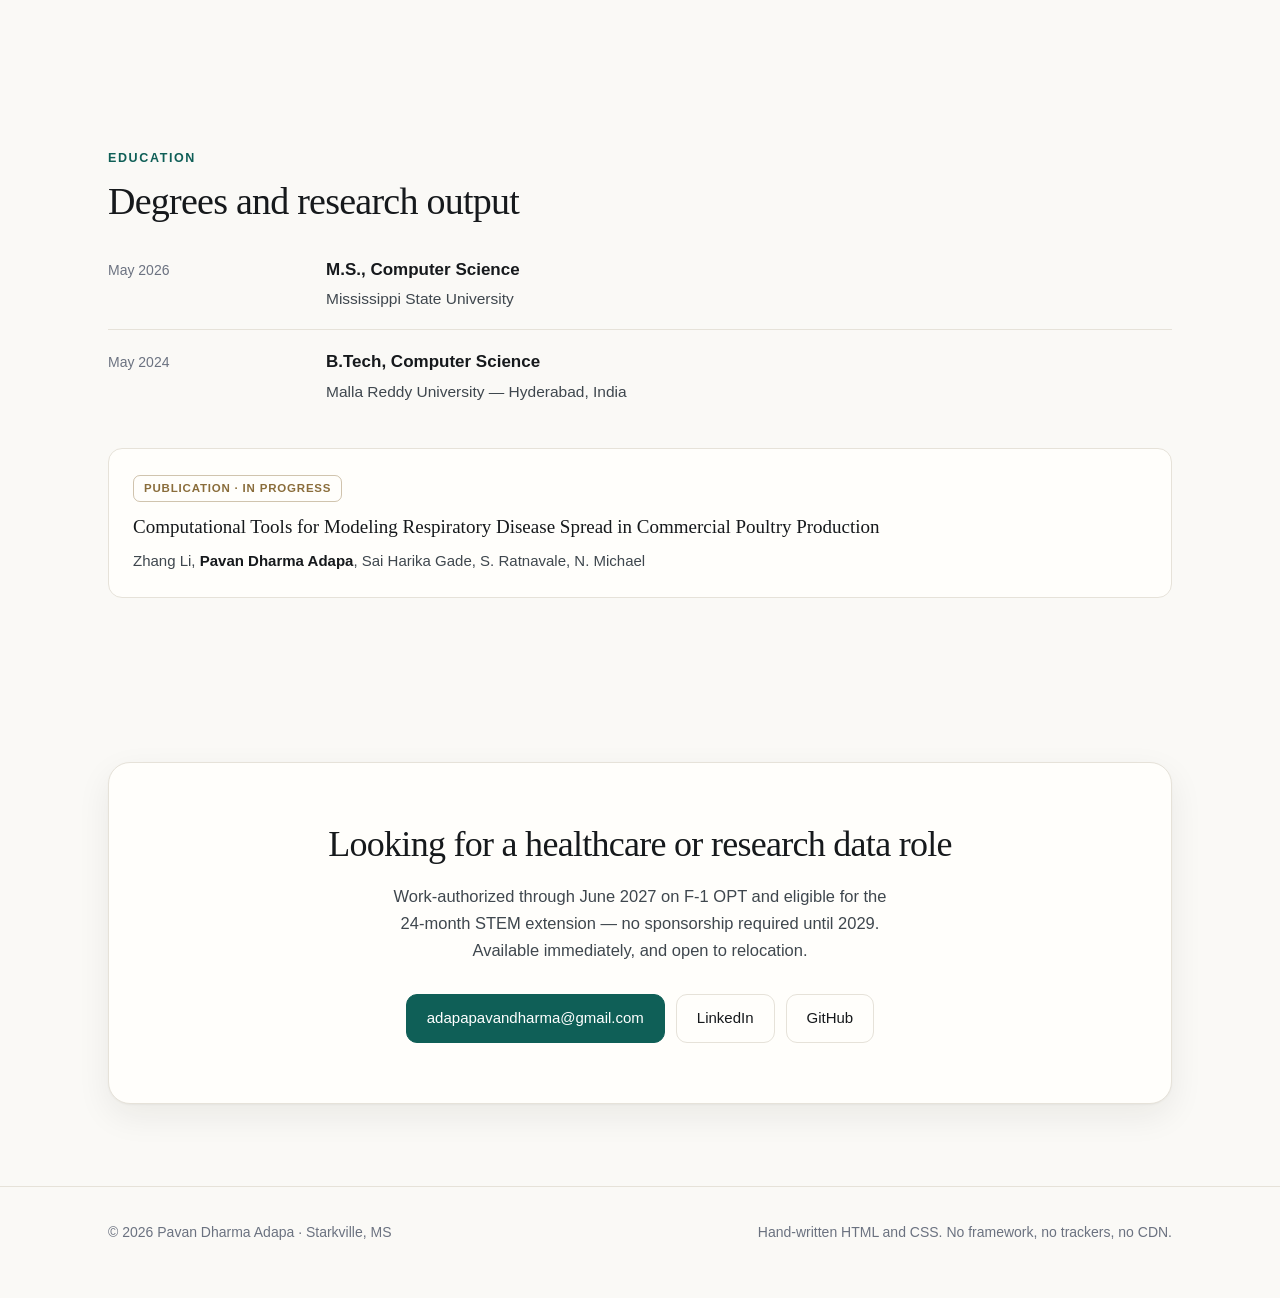
==== commit bf7f5af3: "Fix experience order, dead publication style, mobile nav; drop phone from resumes Experience was not" ====
--- a/index.html
+++ b/index.html
@@ -16,12 +16,56 @@
 <meta property="og:title" content="Pavan Dharma Adapa — Healthcare &amp; Research Data Analyst">
 <meta property="og:description" content="Five published analyses on real CMS, CDC and EHR data — each with a live dashboard, tests, and its limitations stated.">
 <meta property="og:url" content="https://adapapavandharma.github.io/">
-<meta property="og:image" content="https://adapapavandharma.github.io/assets/og.png">
+<meta property="og:image" content="https://adapapavandharma.github.io/assets/og.jpg">
 <meta name="twitter:card" content="summary_large_image">
+<link rel="icon" href="assets/favicon.svg" type="image/svg+xml">
+<link rel="apple-touch-icon" href="assets/portrait.jpg">
+<meta name="theme-color" content="#0f5f57">
 <link rel="stylesheet" href="styles.css">
 <script>
   /* Set the theme before first paint so there is no flash. */
   try{var t=localStorage.getItem('pda:theme');if(t)document.documentElement.setAttribute('data-theme',t);}catch(e){}
+</script>
+<script type="application/ld+json">
+{
+  "@context": "https://schema.org",
+  "@type": "Person",
+  "name": "Pavan Dharma Adapa",
+  "jobTitle": "Healthcare & Research Data Analyst",
+  "email": "mailto:adapapavandharma@gmail.com",
+  "url": "https://adapapavandharma.github.io/",
+  "image": "https://adapapavandharma.github.io/assets/portrait.jpg",
+  "address": {
+    "@type": "PostalAddress",
+    "addressLocality": "Starkville",
+    "addressRegion": "MS",
+    "addressCountry": "US"
+  },
+  "alumniOf": [
+    {
+      "@type": "CollegeOrUniversity",
+      "name": "Mississippi State University"
+    },
+    {
+      "@type": "CollegeOrUniversity",
+      "name": "Malla Reddy University"
+    }
+  ],
+  "knowsAbout": [
+    "Healthcare data analysis",
+    "Clinical quality measures",
+    "HEDIS",
+    "CMS eCQM",
+    "SQL",
+    "Python",
+    "Survey-weighted estimation",
+    "Revenue cycle analytics"
+  ],
+  "sameAs": [
+    "https://github.com/adapapavandharma",
+    "https://linkedin.com/in/adapapavandharma"
+  ]
+}
 </script>
 </head>
 <body>
@@ -90,7 +134,7 @@
 
   <div class="proof">
     <div class="proof-grid">
-      <div class="stat"><div class="n">126.9M</div><div class="l">denied claims analysed across every federal Marketplace plan</div></div>
+      <div class="stat"><div class="n">126.9M</div><div class="l">denied claims analyzed across every federal Marketplace plan</div></div>
       <div class="stat"><div class="n">155.4M</div><div class="l">ED visits estimated, reproducing CDC's published total exactly</div></div>
       <div class="stat"><div class="n">13,810</div><div class="l">patient EHR with HEDIS and CMS eCQM measures computed</div></div>
       <div class="stat"><div class="n">30</div><div class="l">merged pull requests to a published scientific pipeline</div></div>
@@ -114,7 +158,7 @@
     <div class="work">
 
       <article class="entry">
-        <div class="idx">01</div>
+        <div class="idx" aria-hidden="true">01</div>
         <div>
         <div class="card-top">
           <h3>Clinical Quality Measures Engine</h3>
@@ -127,9 +171,9 @@
           reviewable diff a clinical analyst can sign off rather than a code change with regression risk.
         </p>
         <p class="finding">
-          CMS122 reports <b>17.3%</b> of diabetic patients in poor glycaemic control. Decomposing that
+          CMS122 reports <b>17.3%</b> of diabetic patients in poor glycemic control. Decomposing that
           numerator: <b>203 of the 204</b> were counted because they were <b>never tested at all</b>.
-          It is a testing-outreach problem, not a glycaemic-control problem — and no amount of clinical
+          It is a testing-outreach problem, not a glycemic-control problem — and no amount of clinical
           intervention on control would move the number.
         </p>
         <p class="limit">
@@ -146,7 +190,7 @@
       </article>
 
       <article class="entry">
-        <div class="idx">02</div>
+        <div class="idx" aria-hidden="true">02</div>
         <div>
         <div class="card-top">
           <h3>Claims Denials &amp; Appeals</h3>
@@ -167,7 +211,7 @@
           no denial reason codes at claim level, and no way to tell whether successful appeals differ
           systematically from unsuccessful ones. It sizes the gap; it cannot work a single claim.
         </p>
-        <ul class="tags"><li>SQL</li><li>Python</li><li>window functions</li><li>dimensional modelling</li><li>revenue cycle</li></ul>
+        <ul class="tags"><li>SQL</li><li>Python</li><li>window functions</li><li>dimensional modeling</li><li>revenue cycle</li></ul>
         <p class="links">
           <a class="live" href="https://adapapavandharma.github.io/denials-analytics/" target="_blank" rel="noopener">Open live dashboard →</a>
           <a href="https://github.com/adapapavandharma/denials-analytics" target="_blank" rel="noopener">Code</a>
@@ -176,7 +220,7 @@
       </article>
 
       <article class="entry">
-        <div class="idx">03</div>
+        <div class="idx" aria-hidden="true">03</div>
         <div>
         <div class="card-top">
           <h3>Emergency Department Throughput</h3>
@@ -190,7 +234,7 @@
         </p>
         <p class="finding">
           It is not <i>when</i>, it is <i>where</i>. Between-hospital variation in door-to-provider time is
-          <b>3.56×</b> larger than between-hour variation. And the peak-hour effect everyone optimises for
+          <b>3.56×</b> larger than between-hour variation. And the peak-hour effect everyone optimizes for
           is <b>not statistically detectable</b> — difference 4.87 min, p = 0.406. Reported as a null
           result rather than dropped.
         </p>
@@ -199,7 +243,7 @@
           interval and an NCHS reliability flag. The variation decomposition covers only the 45 hospitals
           with 100+ sampled visits.
         </p>
-        <ul class="tags"><li>Python</li><li>survey statistics</li><li>Taylor linearisation</li><li>SQLite star schema</li><li>reproducibility guard</li></ul>
+        <ul class="tags"><li>Python</li><li>survey statistics</li><li>Taylor linearization</li><li>SQLite star schema</li><li>reproducibility guard</li></ul>
         <p class="links">
           <a class="live" href="https://adapapavandharma.github.io/ed-throughput-analytics/" target="_blank" rel="noopener">Open live dashboard →</a>
           <a href="https://github.com/adapapavandharma/ed-throughput-analytics" target="_blank" rel="noopener">Code</a>
@@ -208,7 +252,7 @@
       </article>
 
       <article class="entry">
-        <div class="idx">04</div>
+        <div class="idx" aria-hidden="true">04</div>
         <div>
         <div class="card-top">
           <h3>30-Day Readmission Risk</h3>
@@ -239,7 +283,7 @@
       </article>
 
       <article class="entry">
-        <div class="idx">05</div>
+        <div class="idx" aria-hidden="true">05</div>
         <div>
         <div class="card-top">
           <h3>Experimentation Toolkit</h3>
@@ -258,7 +302,7 @@
         </p>
         <p class="limit">
           <b>Scope.</b> This is product-analytics methodology rather than healthcare. It is here because
-          the statistics are the strongest in the set, not because it is on the path I am hiring into.
+          the statistics are the strongest in the set, not because it is the path I am applying for.
         </p>
         <ul class="tags"><li>Python</li><li>CUPED</li><li>sequential testing</li><li>power analysis</li><li>SRM</li></ul>
         <p class="links">
@@ -295,25 +339,25 @@
       </div>
 
       <div class="role">
+        <div class="when">Sep 2025 — May 2026</div>
+        <div>
+          <h3>Graduate Teaching Assistant</h3>
+          <p class="org">Mississippi State University</p>
+          <ul>
+            <li>Taught data cleaning, transformation and visualization in Python and R to <b>100+ students across six courses</b>, and reported completion and grade metrics that let instructors reach at-risk students earlier.</li>
+          </ul>
+        </div>
+      </div>
+
+      <div class="role">
         <div class="when">Aug 2024 — Aug 2025</div>
         <div>
           <h3>Graduate Research Assistant</h3>
           <p class="org">Mississippi State University</p>
           <ul>
-            <li>Managed and analysed a <b>900,000+ record</b> public-health surveillance dataset, and prepared the written and oral reports presented to faculty across two departments.</li>
-            <li>Second author on a manuscript in progress; contributed the data preparation, statistical modelling and results reporting.</li>
-            <li>Built the automated collection and cleaning workflow that standardised multi-source research data, <b>cutting per-dataset processing from hours to under 10 minutes</b>.</li>
-          </ul>
-        </div>
-      </div>
-
-      <div class="role">
-        <div class="when">Sep 2025 — May 2026</div>
-        <div>
-          <h3>Graduate Teaching Assistant</h3>
-          <p class="org">Mississippi State University</p>
-          <ul>
-            <li>Taught data cleaning, transformation and visualisation in Python and R to <b>100+ students across six courses</b>, and reported completion and grade metrics that let instructors reach at-risk students earlier.</li>
+            <li>Managed and analyzed a <b>900,000+ record</b> public-health surveillance dataset, and prepared the written and oral reports presented to faculty across two departments.</li>
+            <li>Second author on a manuscript in progress; contributed the data preparation, statistical modeling and results reporting.</li>
+            <li>Built the automated collection and cleaning workflow that standardized multi-source research data, <b>cutting per-dataset processing from hours to under 10 minutes</b>.</li>
           </ul>
         </div>
       </div>
@@ -351,7 +395,7 @@
       </div>
       <div class="skill">
         <h3>Data management</h3>
-        <ul><li>ETL/ELT</li><li>dimensional modelling</li><li>data quality &amp; validation</li><li>reproducible pipelines</li><li>technical documentation</li><li>Git</li><li>CI</li></ul>
+        <ul><li>ETL/ELT</li><li>dimensional modeling</li><li>data quality &amp; validation</li><li>reproducible pipelines</li><li>technical documentation</li><li>Git</li><li>CI</li></ul>
       </div>
       <div class="skill">
         <h3>Statistics &amp; reporting</h3>
@@ -360,7 +404,7 @@
       <p class="note">
         <b>On Epic:</b> I am <b>not Epic certified</b>, and certification requires employer sponsorship.
         I have studied the Clarity and Caboodle reporting concepts on my own, and my quality-measures work
-        is modelled on publicly documented schemas — but that is self-study, not certification or
+        is modeled on publicly documented schemas — but that is self-study, not certification or
         production experience, and I would not claim otherwise.
       </p>
     </div>
@@ -386,7 +430,7 @@
     </div>
     <div class="pub">
       <span class="tag">Publication · in progress</span>
-      <div>Computational Tools for Modeling Respiratory Disease Spread in Commercial Poultry Production</div>
+      <div class="title">Computational Tools for Modeling Respiratory Disease Spread in Commercial Poultry Production</div>
       <div class="authors">Zhang Li, <u>Pavan Dharma Adapa</u>, Sai Harika Gade, S. Ratnavale, N. Michael</div>
     </div>
   </div>
@@ -398,7 +442,7 @@
     <div class="contact">
       <h2>Looking for a healthcare or research data role</h2>
       <p>
-        Work-authorised through June 2027 on F-1 OPT and eligible for the 24-month STEM extension —
+        Work-authorized through June 2027 on F-1 OPT and eligible for the 24-month STEM extension —
         no sponsorship required until 2029. Available immediately, and open to relocation.
       </p>
       <div class="cta">
--- a/styles.css
+++ b/styles.css
@@ -69,7 +69,19 @@
 .site nav{display:flex;gap:26px}
 .site nav a{color:var(--ink-2);text-decoration:none;font-size:14.5px;transition:color var(--t)}
 .site nav a:hover{color:var(--accent)}
-@media(max-width:800px){.site nav{display:none}}
+/* Below 800px the nav used to be display:none with nothing in its place, so
+   Experience/Skills/Education were unreachable except by scrolling the whole
+   page. It now becomes a horizontally scrollable strip: no JS, no toggle
+   state to get stuck, nothing that can fail. */
+@media(max-width:800px){
+  .site .wrap{flex-wrap:wrap;height:auto;padding-top:10px;padding-bottom:0;gap:12px}
+  .brand span span{display:none}
+  .site nav{order:3;flex:1 0 100%;gap:0;overflow-x:auto;scrollbar-width:none;
+    -webkit-overflow-scrolling:touch;margin:0 -20px;padding:0 20px;
+    border-top:1px solid var(--line)}
+  .site nav::-webkit-scrollbar{display:none}
+  .site nav a{white-space:nowrap;padding:13px 14px;font-size:14px}
+}
 .themeb{border:1px solid var(--line);background:var(--card);color:var(--ink-2);
   width:36px;height:36px;border-radius:10px;cursor:pointer;display:grid;place-items:center;transition:var(--t)}
 .themeb:hover{border-color:var(--line-2);color:var(--ink)}
@@ -108,6 +120,13 @@
 .btn-primary:hover{background:var(--accent-2);border-color:var(--accent-2)}
 .cvline{font-size:14px;color:var(--muted);margin:0}
 .cvline a{margin-right:16px;white-space:nowrap;display:inline-block}
+/* On a phone these were 23px tall — under the 44px tap-target guideline, and
+   they are the most important action on the page. */
+@media(max-width:600px){
+  .cvline{display:flex;flex-wrap:wrap;gap:8px;margin-top:4px}
+  .cvline a{margin-right:0;min-height:44px;display:inline-flex;align-items:center;
+    padding:0 14px;border:1px solid var(--line);border-radius:10px;background:var(--card)}
+}
 
 /* ---------- proof ---------- */
 .proof{margin-top:66px;padding:30px 0;border-top:1px solid var(--line);border-bottom:1px solid var(--line)}
@@ -117,6 +136,9 @@
 .stat .l{font-size:13.5px;color:var(--muted);margin-top:8px;line-height:1.45}
 
 /* ---------- sections ---------- */
+/* The sticky header is 64px. Section padding happens to absorb it today, but
+   that is luck, not design - make it explicit. */
+section[id],#top{scroll-margin-top:80px}
 section{padding:82px 0}
 .sec-h{margin-bottom:14px}
 .sec-h .k{font-size:12.5px;font-weight:650;letter-spacing:.13em;text-transform:uppercase;color:var(--accent);display:block;margin-bottom:12px}
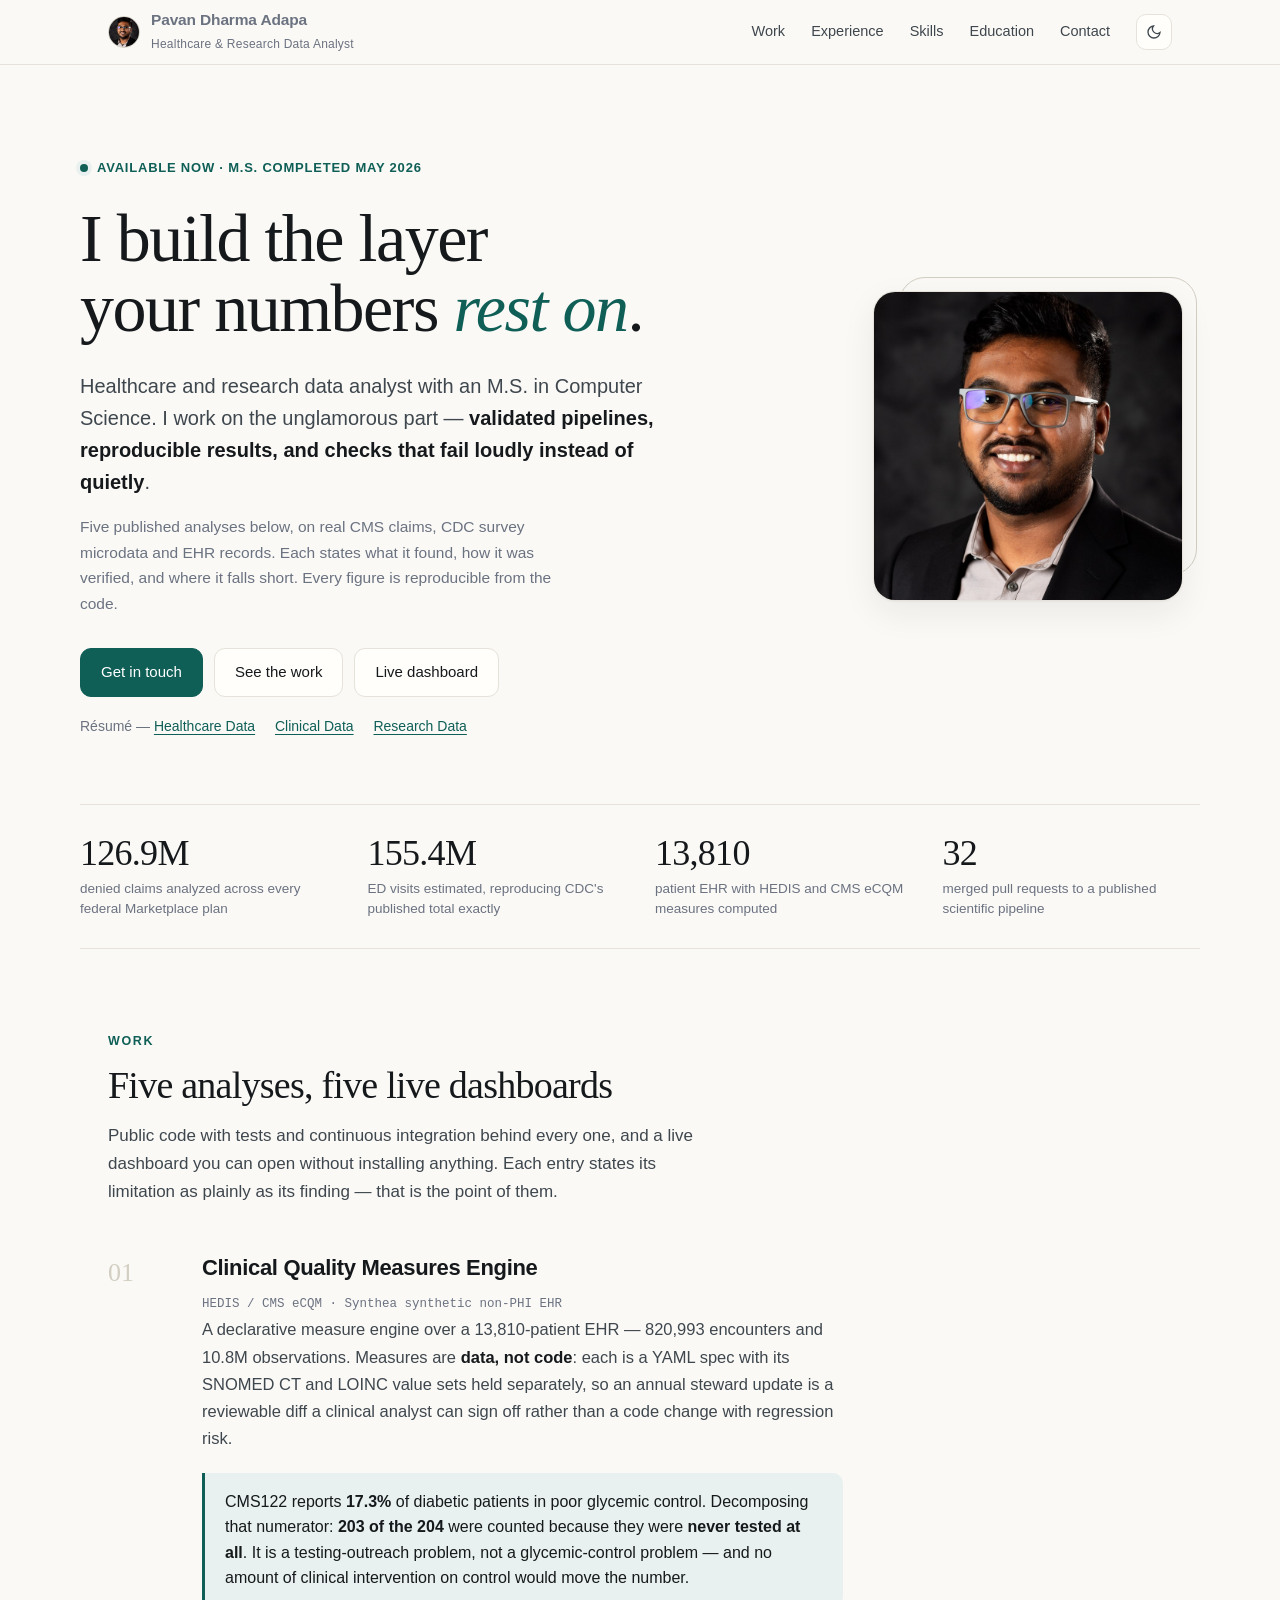
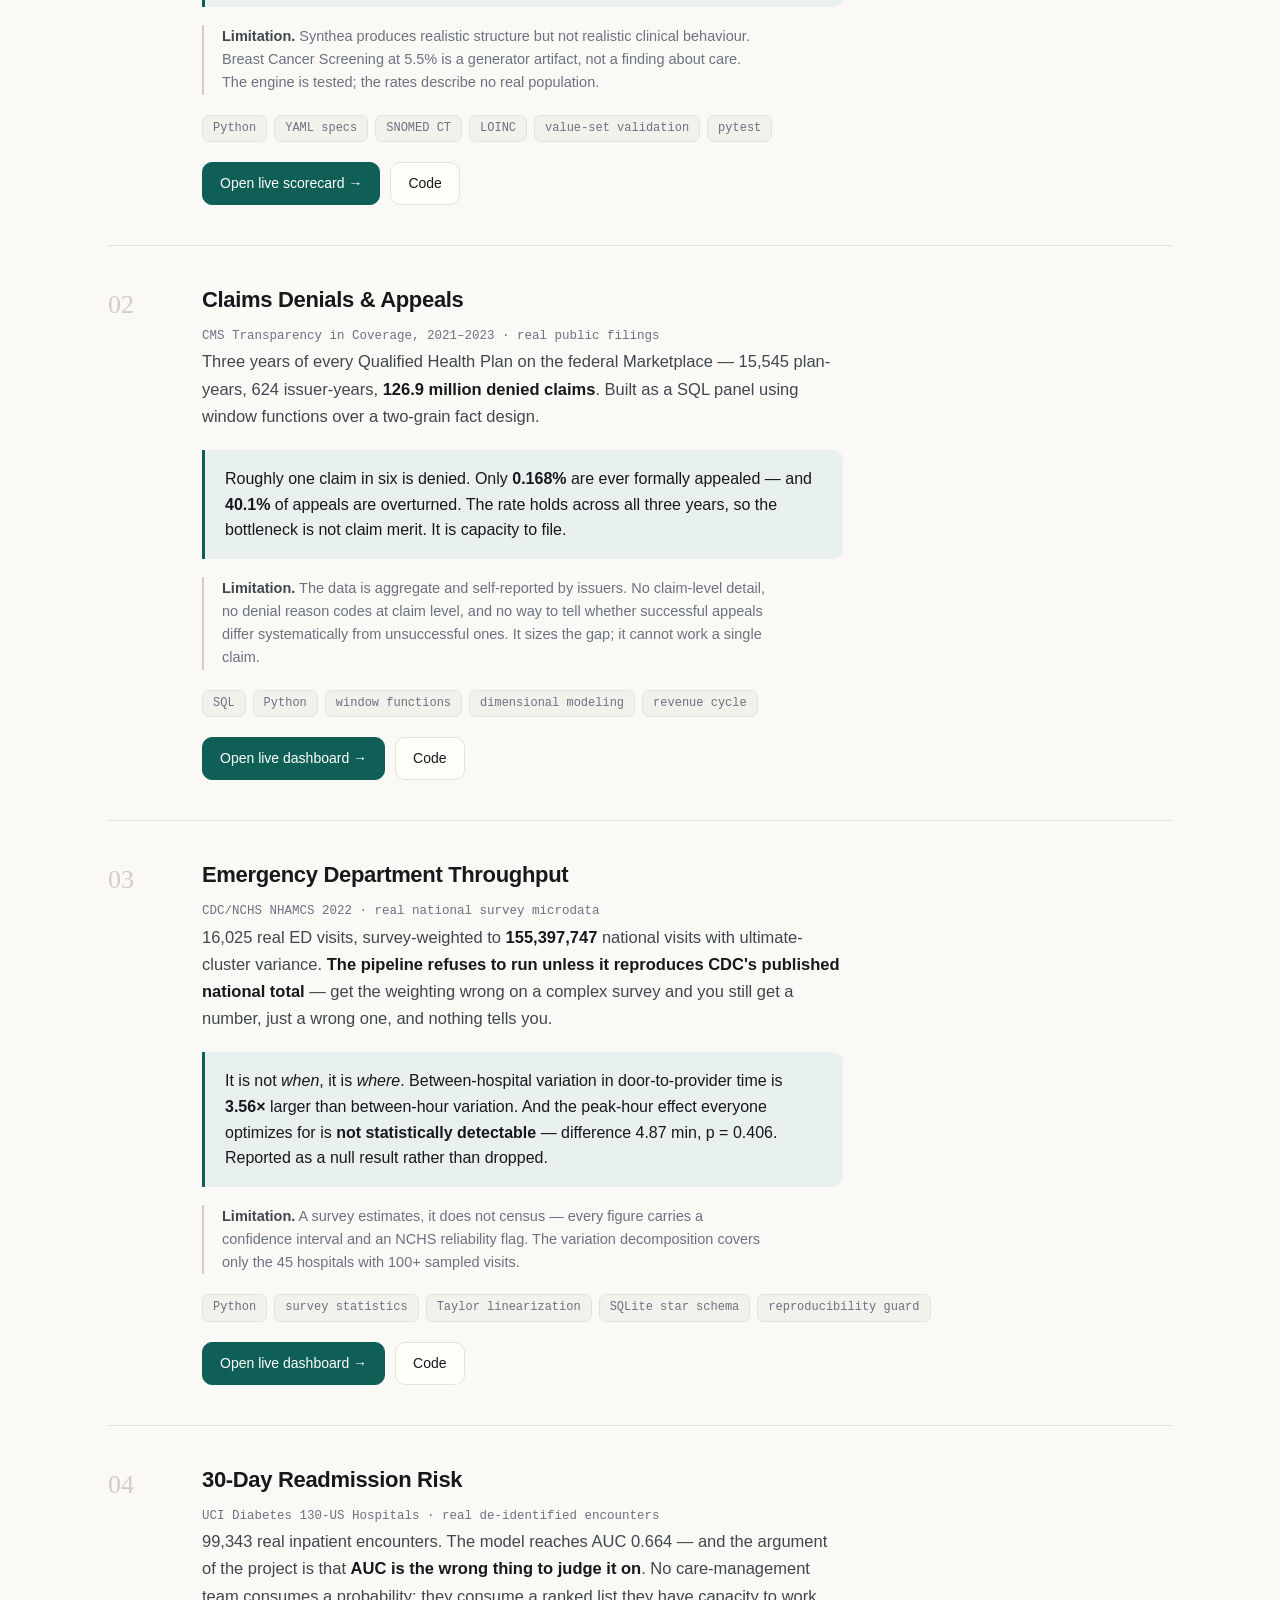
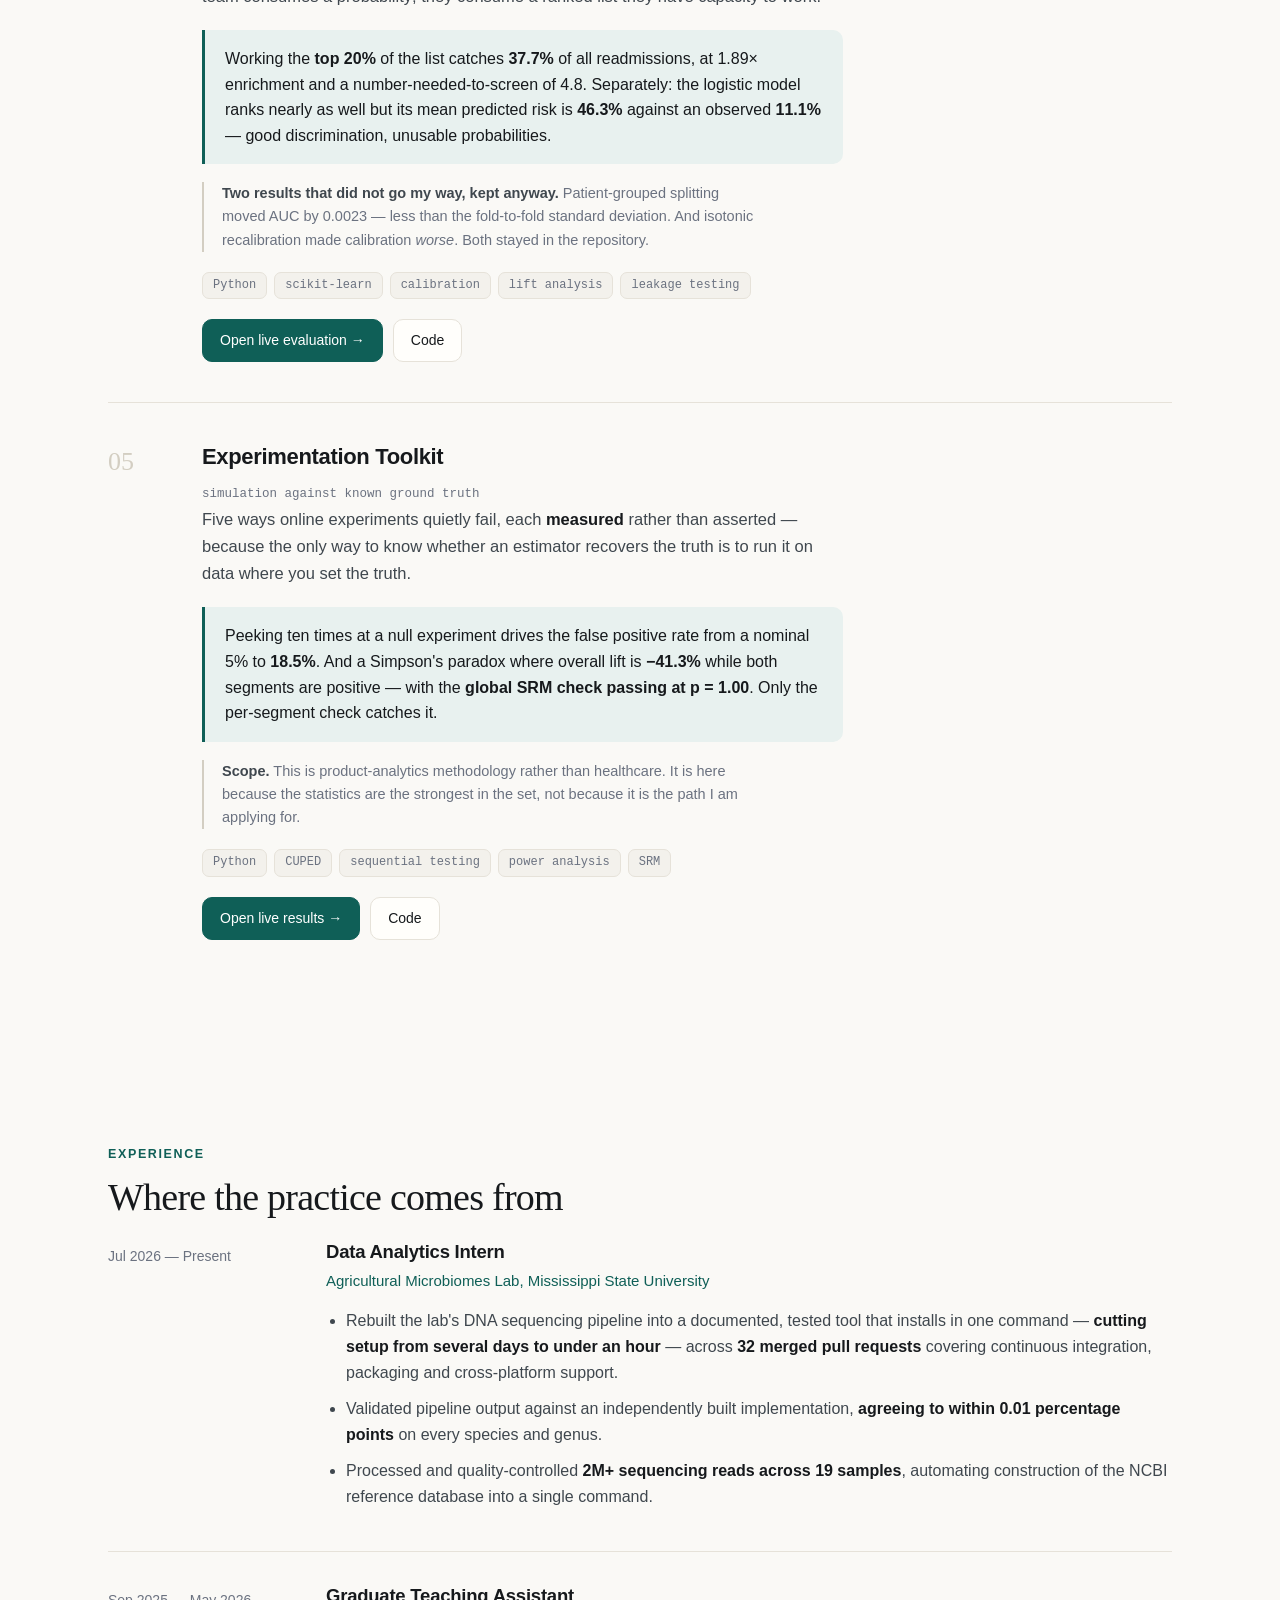
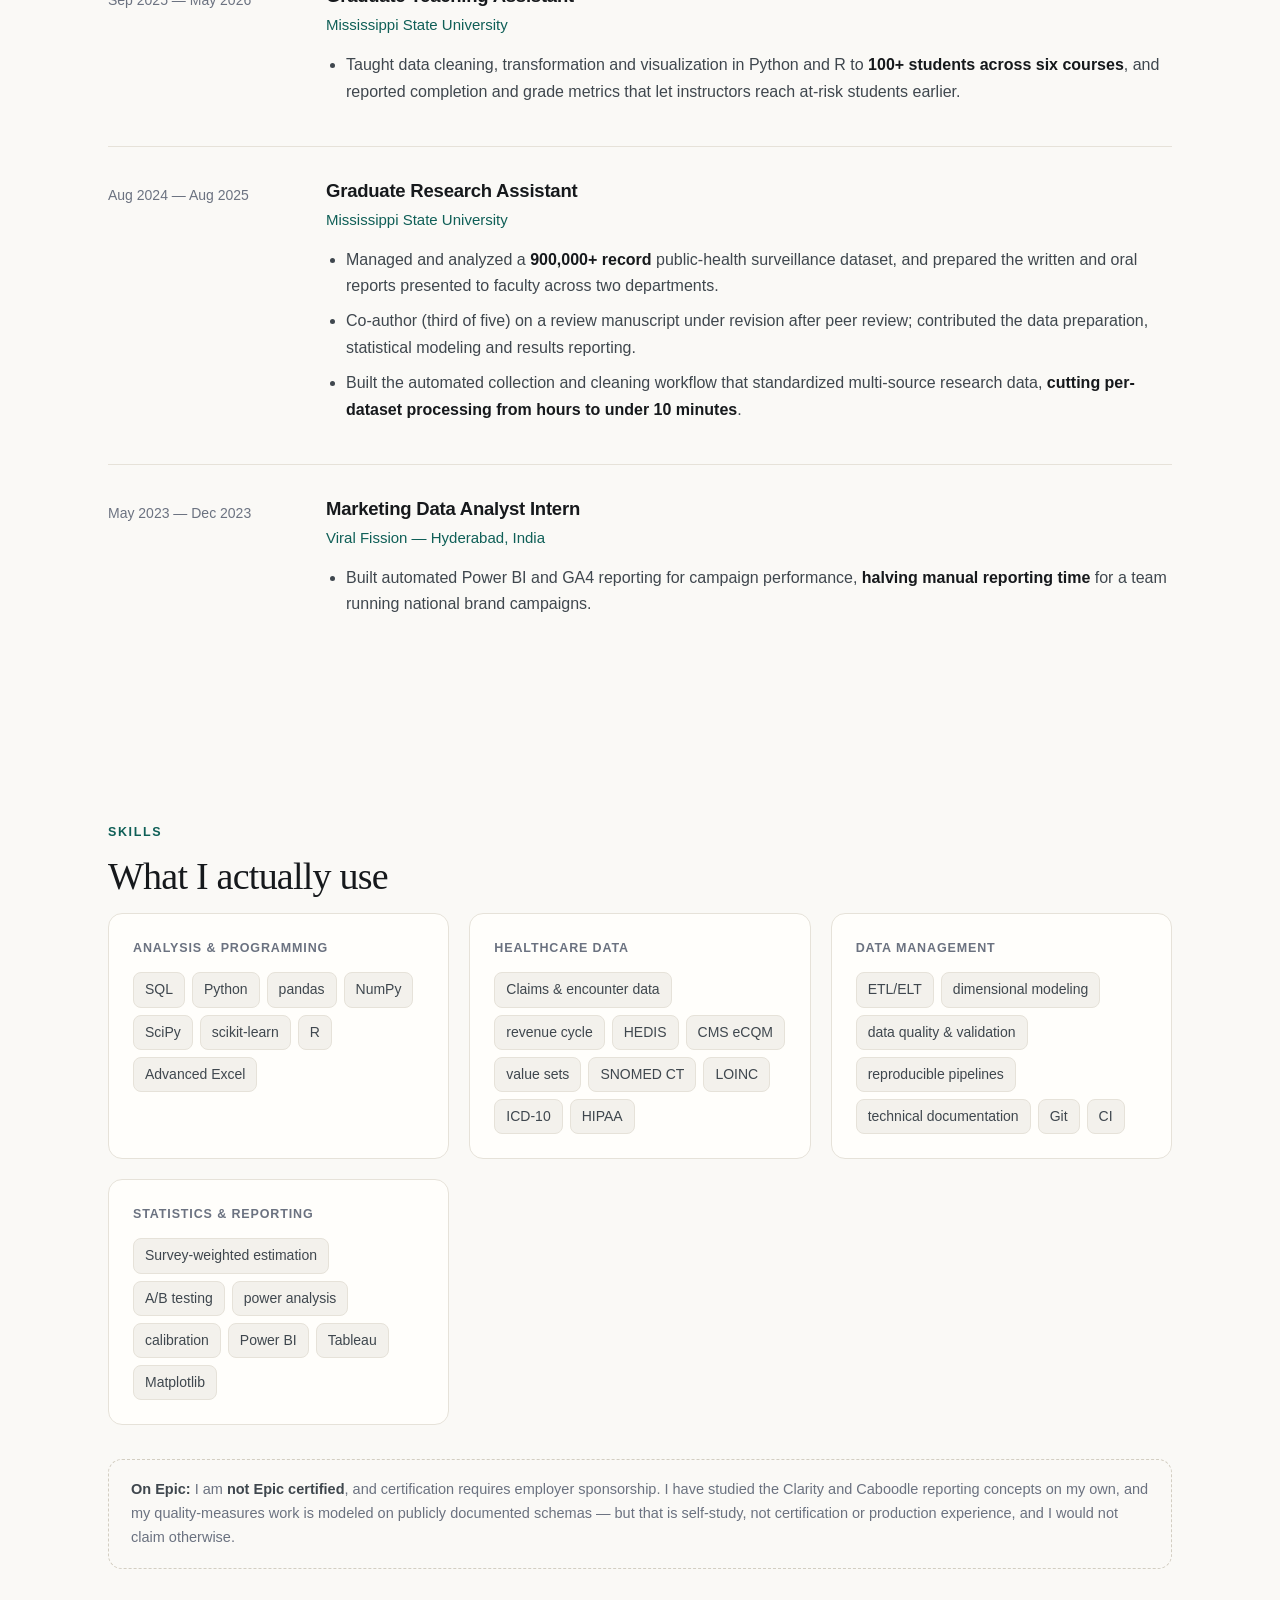
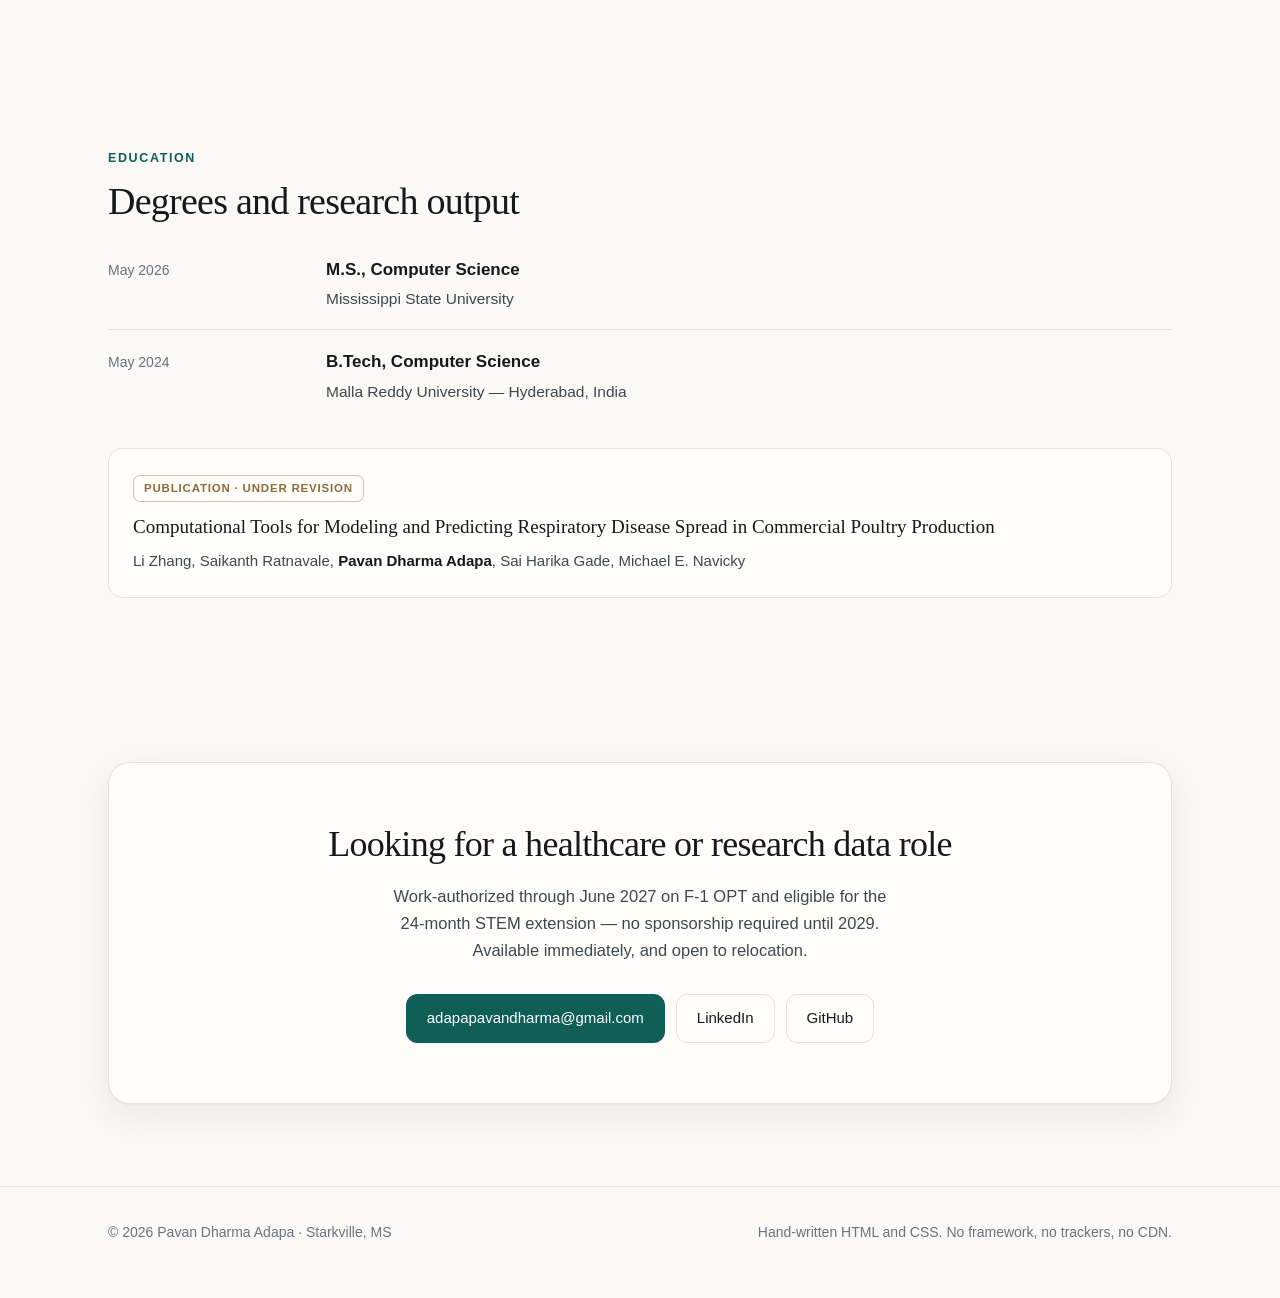
==== commit f755c67d: "Correct authorship: third of five, not second The manuscript author order changed - Ratnavale moved " ====
--- a/index.html
+++ b/index.html
@@ -137,7 +137,7 @@
       <div class="stat"><div class="n">126.9M</div><div class="l">denied claims analyzed across every federal Marketplace plan</div></div>
       <div class="stat"><div class="n">155.4M</div><div class="l">ED visits estimated, reproducing CDC's published total exactly</div></div>
       <div class="stat"><div class="n">13,810</div><div class="l">patient EHR with HEDIS and CMS eCQM measures computed</div></div>
-      <div class="stat"><div class="n">30</div><div class="l">merged pull requests to a published scientific pipeline</div></div>
+      <div class="stat"><div class="n">32</div><div class="l">merged pull requests to a published scientific pipeline</div></div>
     </div>
   </div>
 </div>
@@ -331,7 +331,7 @@
           <h3>Data Analytics Intern</h3>
           <p class="org">Agricultural Microbiomes Lab, Mississippi State University</p>
           <ul>
-            <li>Rebuilt the lab's DNA sequencing pipeline into a documented, tested tool that installs in one command — <b>cutting setup from several days to under an hour</b> — across <b>30 merged pull requests</b> covering continuous integration, packaging and cross-platform support.</li>
+            <li>Rebuilt the lab's DNA sequencing pipeline into a documented, tested tool that installs in one command — <b>cutting setup from several days to under an hour</b> — across <b>32 merged pull requests</b> covering continuous integration, packaging and cross-platform support.</li>
             <li>Validated pipeline output against an independently built implementation, <b>agreeing to within 0.01 percentage points</b> on every species and genus.</li>
             <li>Processed and quality-controlled <b>2M+ sequencing reads across 19 samples</b>, automating construction of the NCBI reference database into a single command.</li>
           </ul>
@@ -356,7 +356,7 @@
           <p class="org">Mississippi State University</p>
           <ul>
             <li>Managed and analyzed a <b>900,000+ record</b> public-health surveillance dataset, and prepared the written and oral reports presented to faculty across two departments.</li>
-            <li>Second author on a manuscript in progress; contributed the data preparation, statistical modeling and results reporting.</li>
+            <li>Co-author (third of five) on a review manuscript under revision after peer review; contributed the data preparation, statistical modeling and results reporting.</li>
             <li>Built the automated collection and cleaning workflow that standardized multi-source research data, <b>cutting per-dataset processing from hours to under 10 minutes</b>.</li>
           </ul>
         </div>
@@ -429,9 +429,9 @@
       </div>
     </div>
     <div class="pub">
-      <span class="tag">Publication · in progress</span>
-      <div class="title">Computational Tools for Modeling Respiratory Disease Spread in Commercial Poultry Production</div>
-      <div class="authors">Zhang Li, <u>Pavan Dharma Adapa</u>, Sai Harika Gade, S. Ratnavale, N. Michael</div>
+      <span class="tag">Publication · under revision</span>
+      <div class="title">Computational Tools for Modeling and Predicting Respiratory Disease Spread in Commercial Poultry Production</div>
+      <div class="authors">Li Zhang, Saikanth Ratnavale, <u>Pavan Dharma Adapa</u>, Sai Harika Gade, Michael E. Navicky</div>
     </div>
   </div>
 </section>
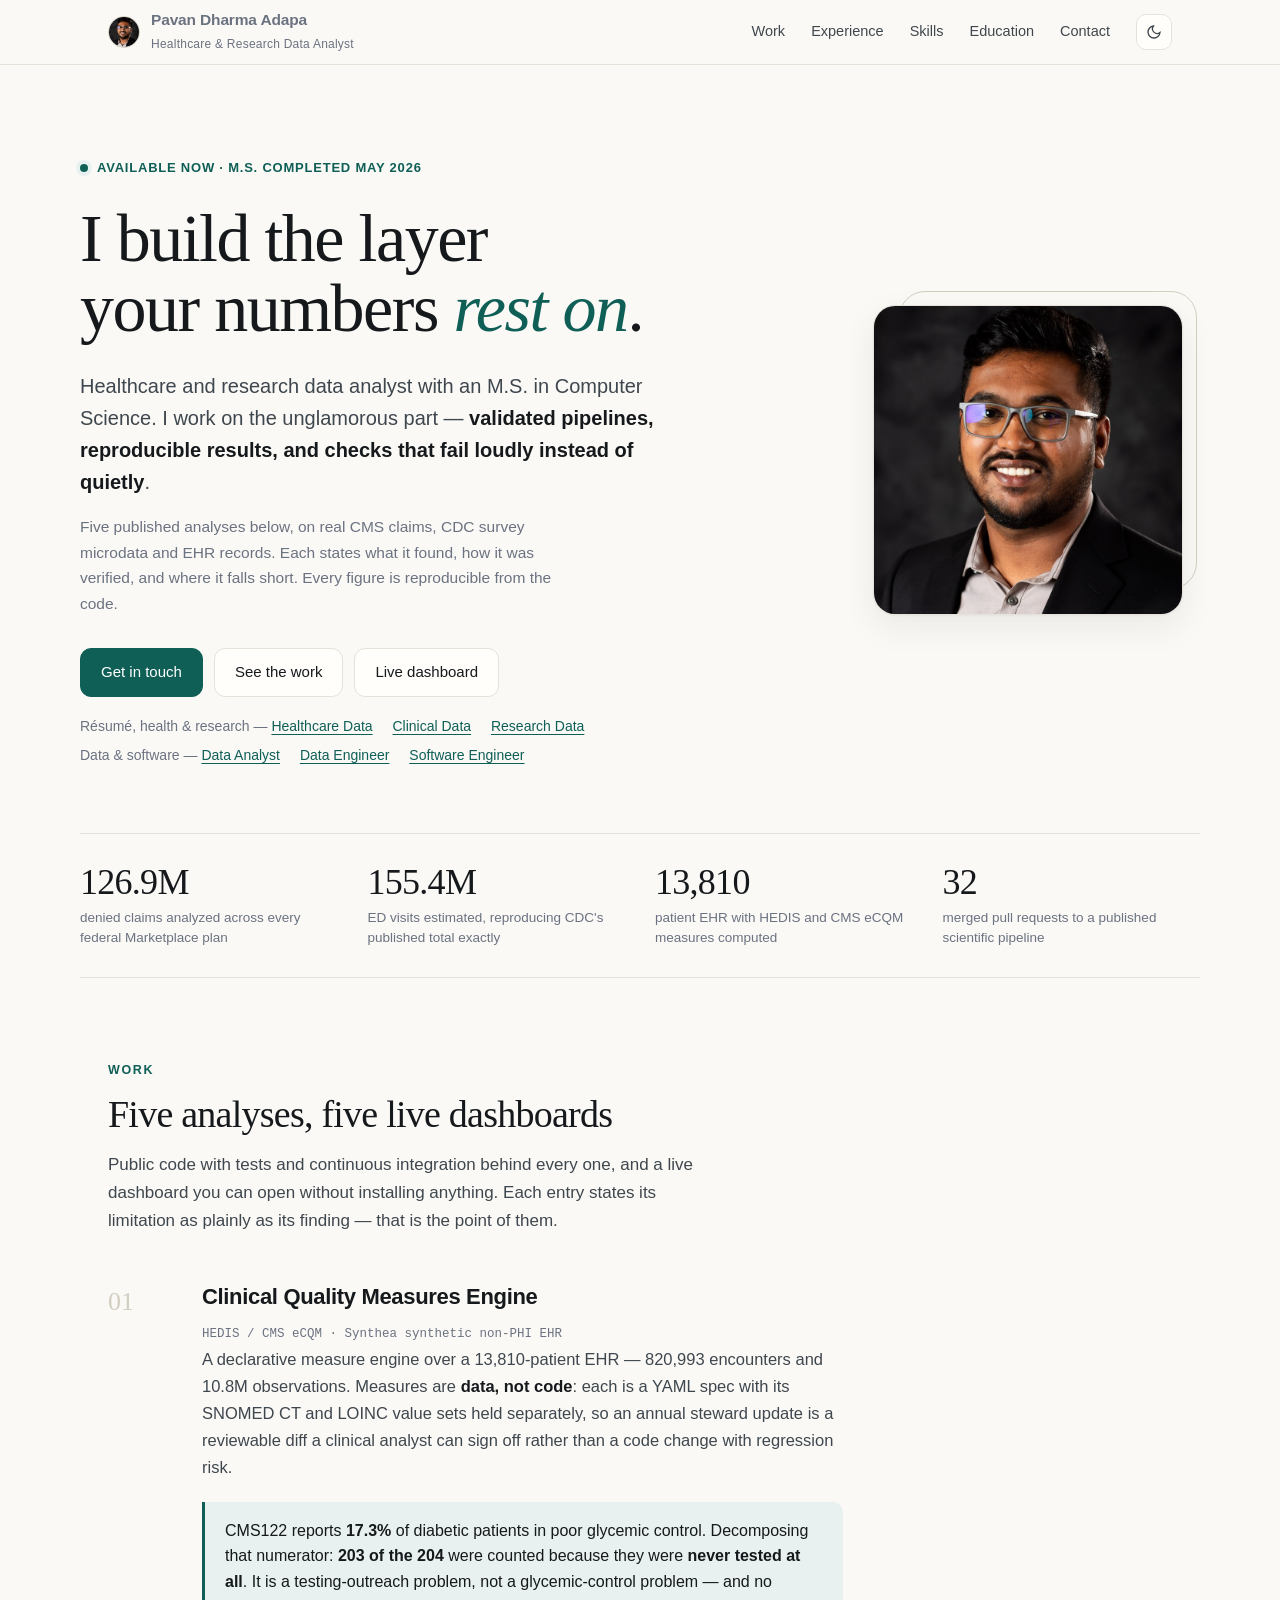
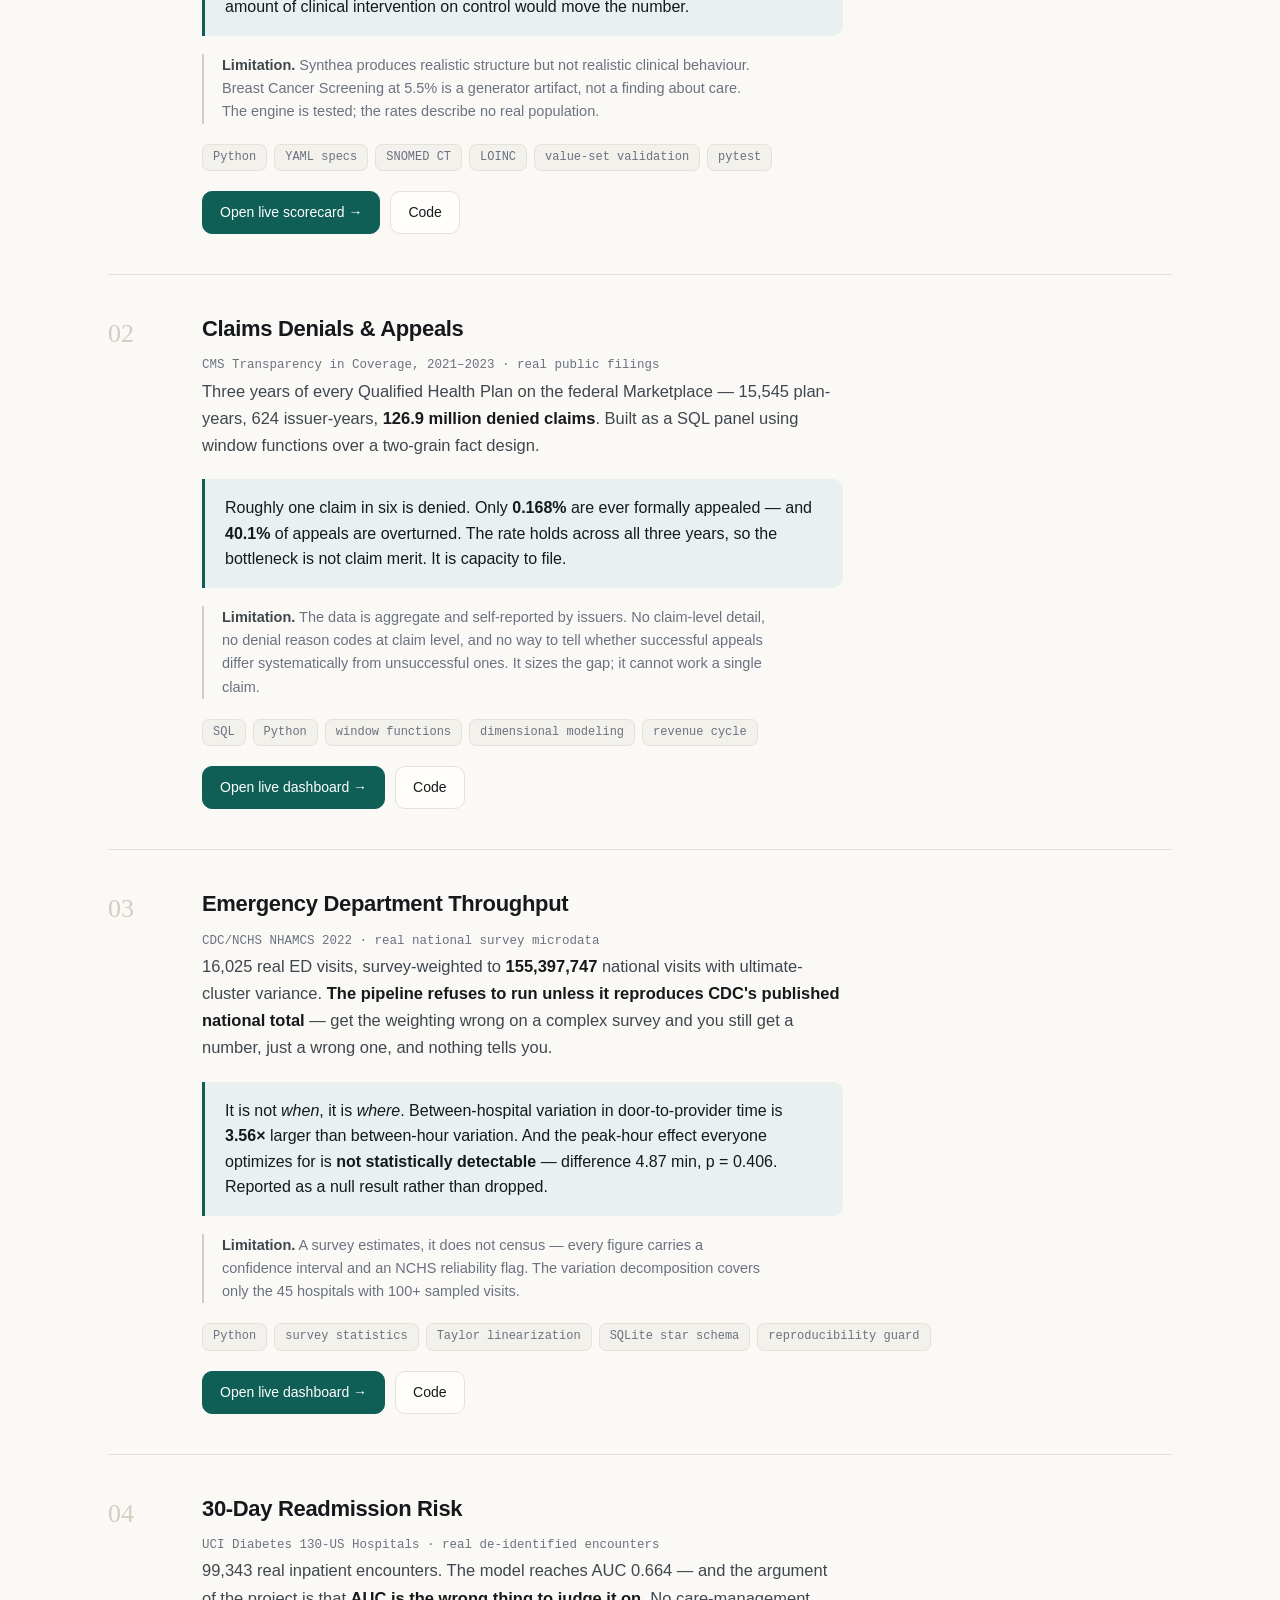
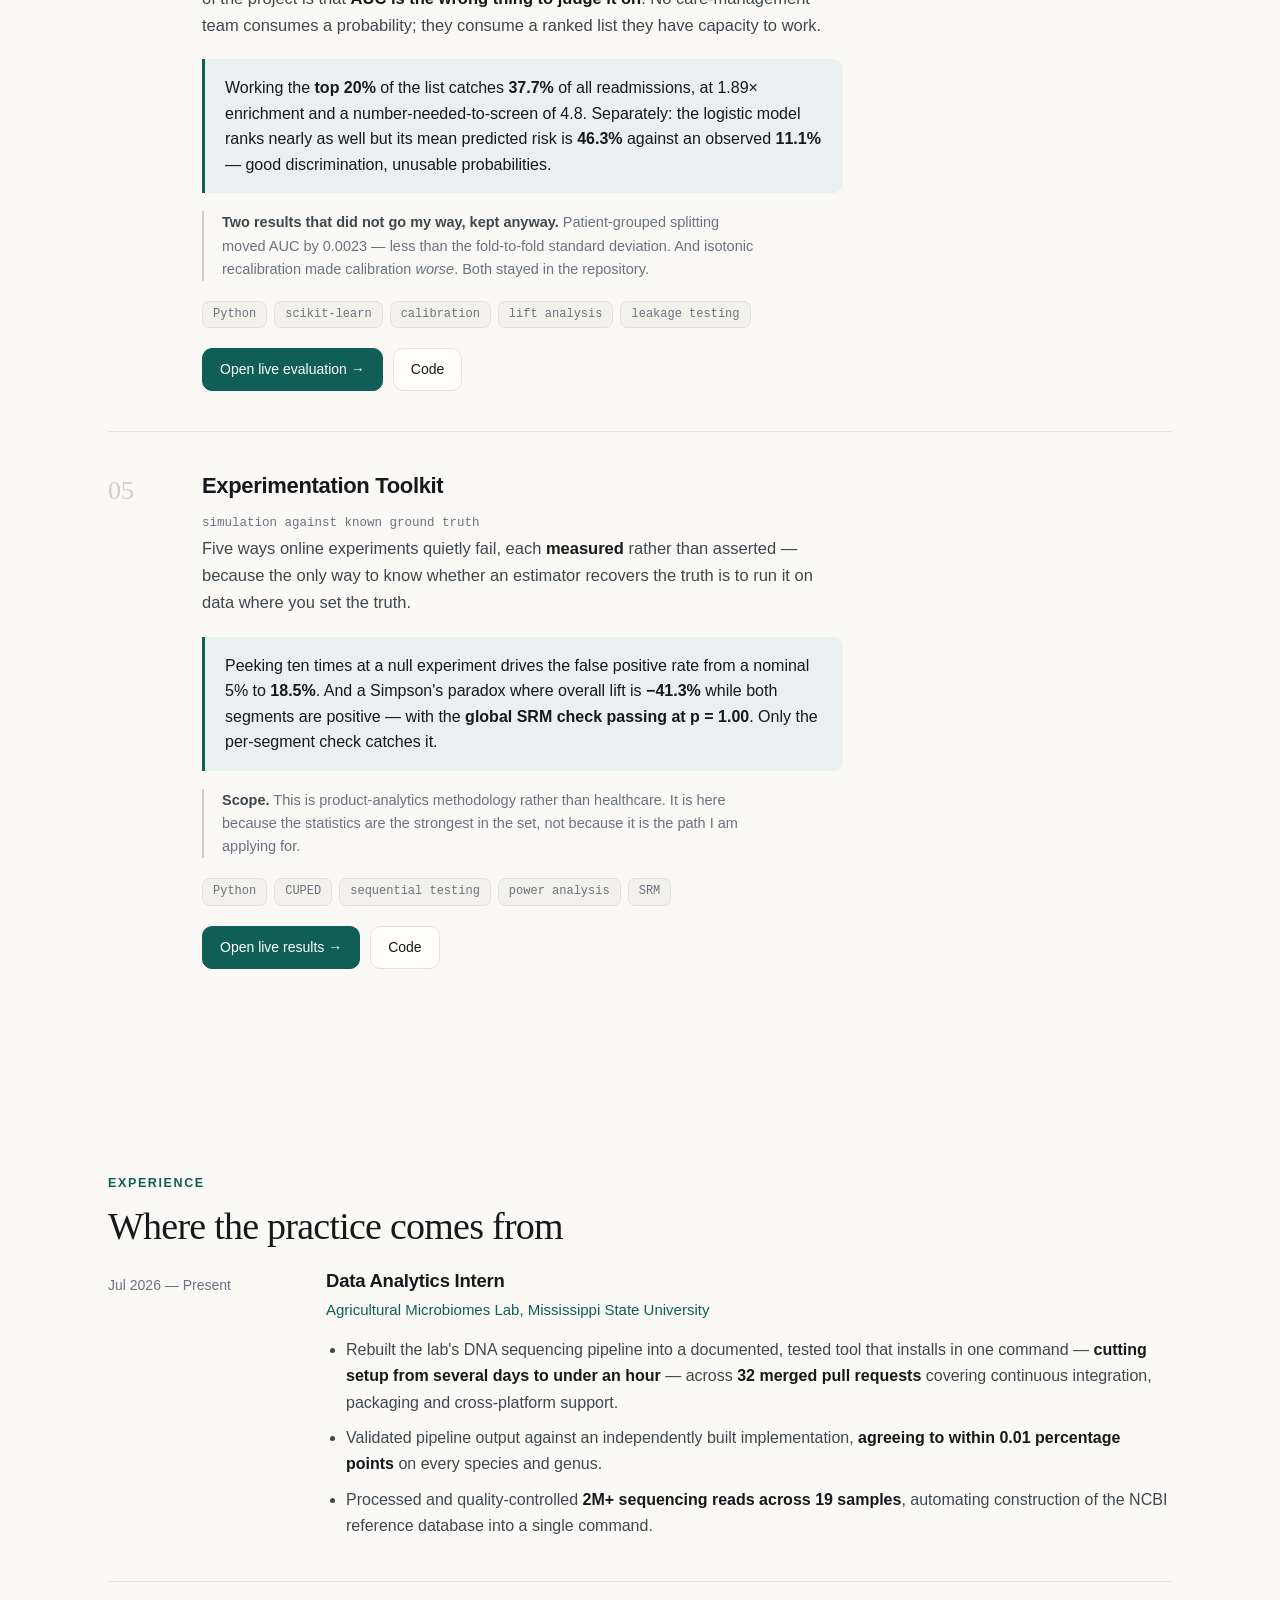
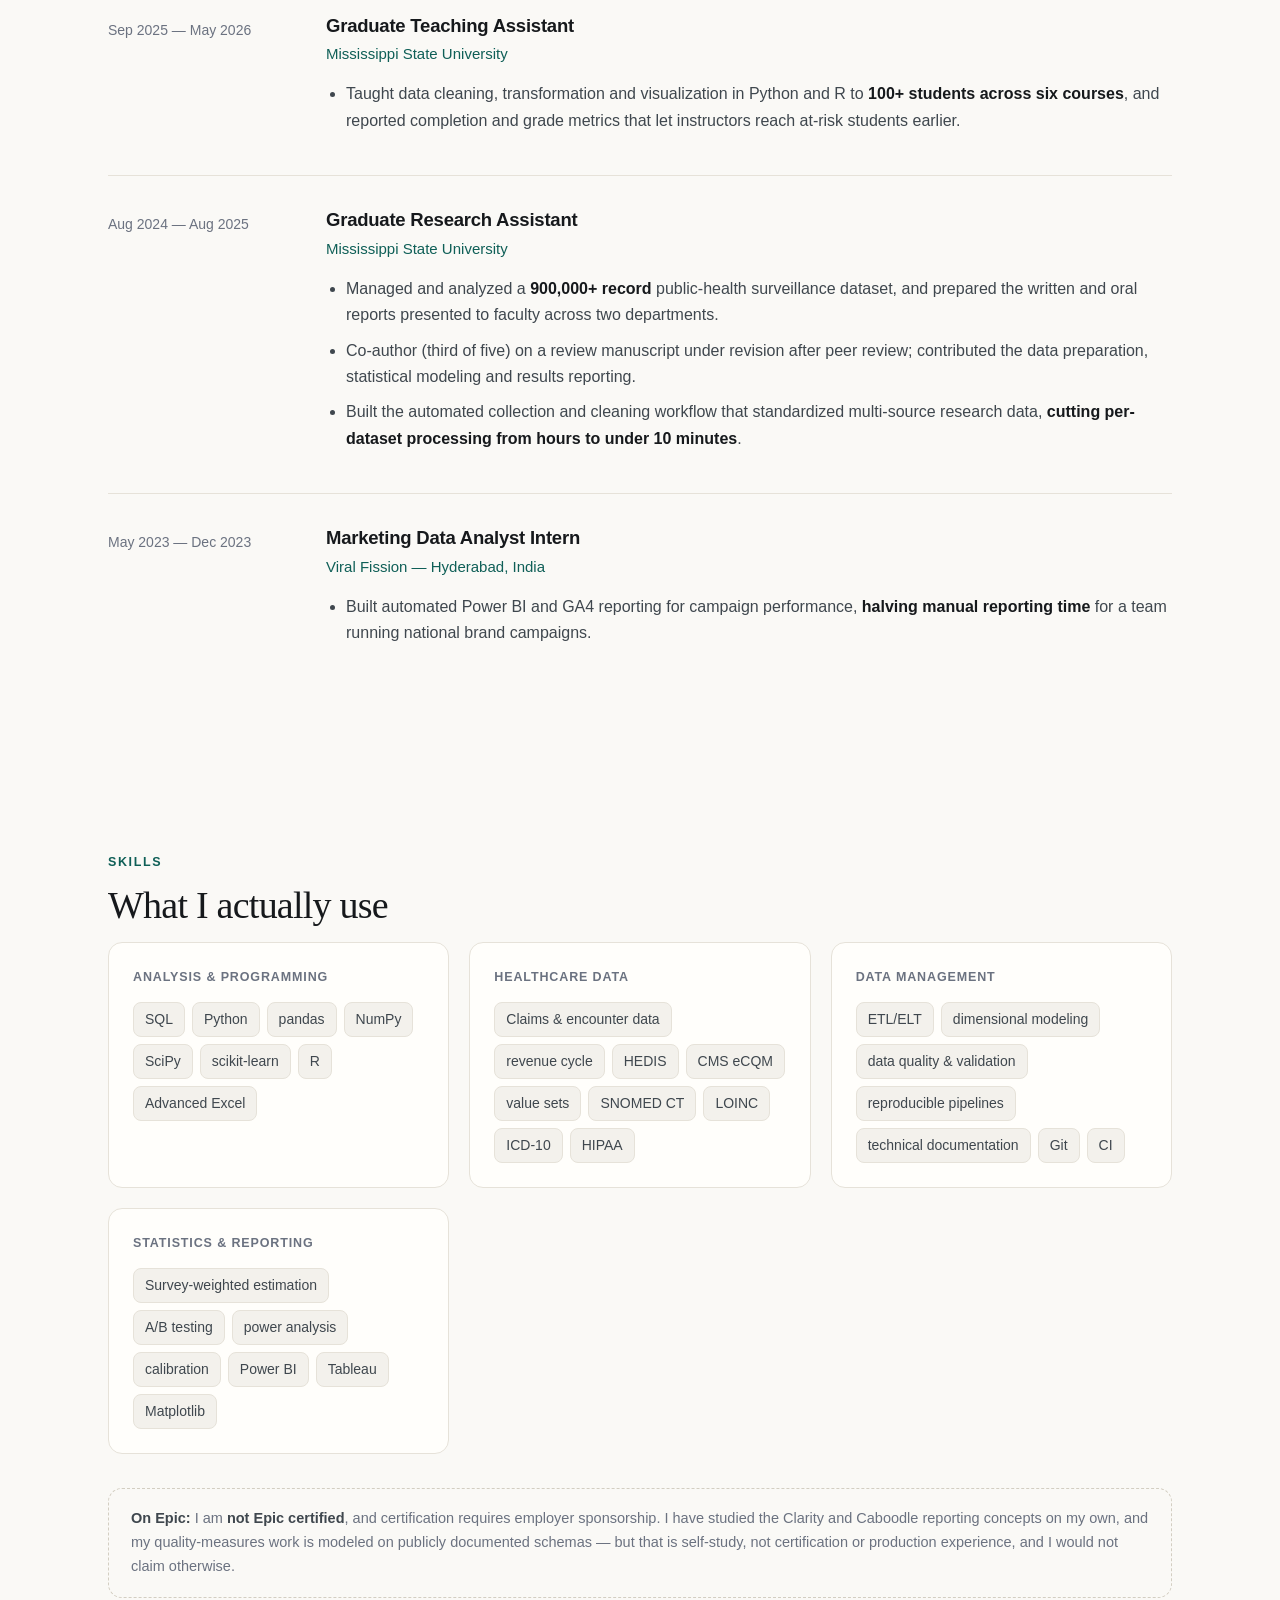
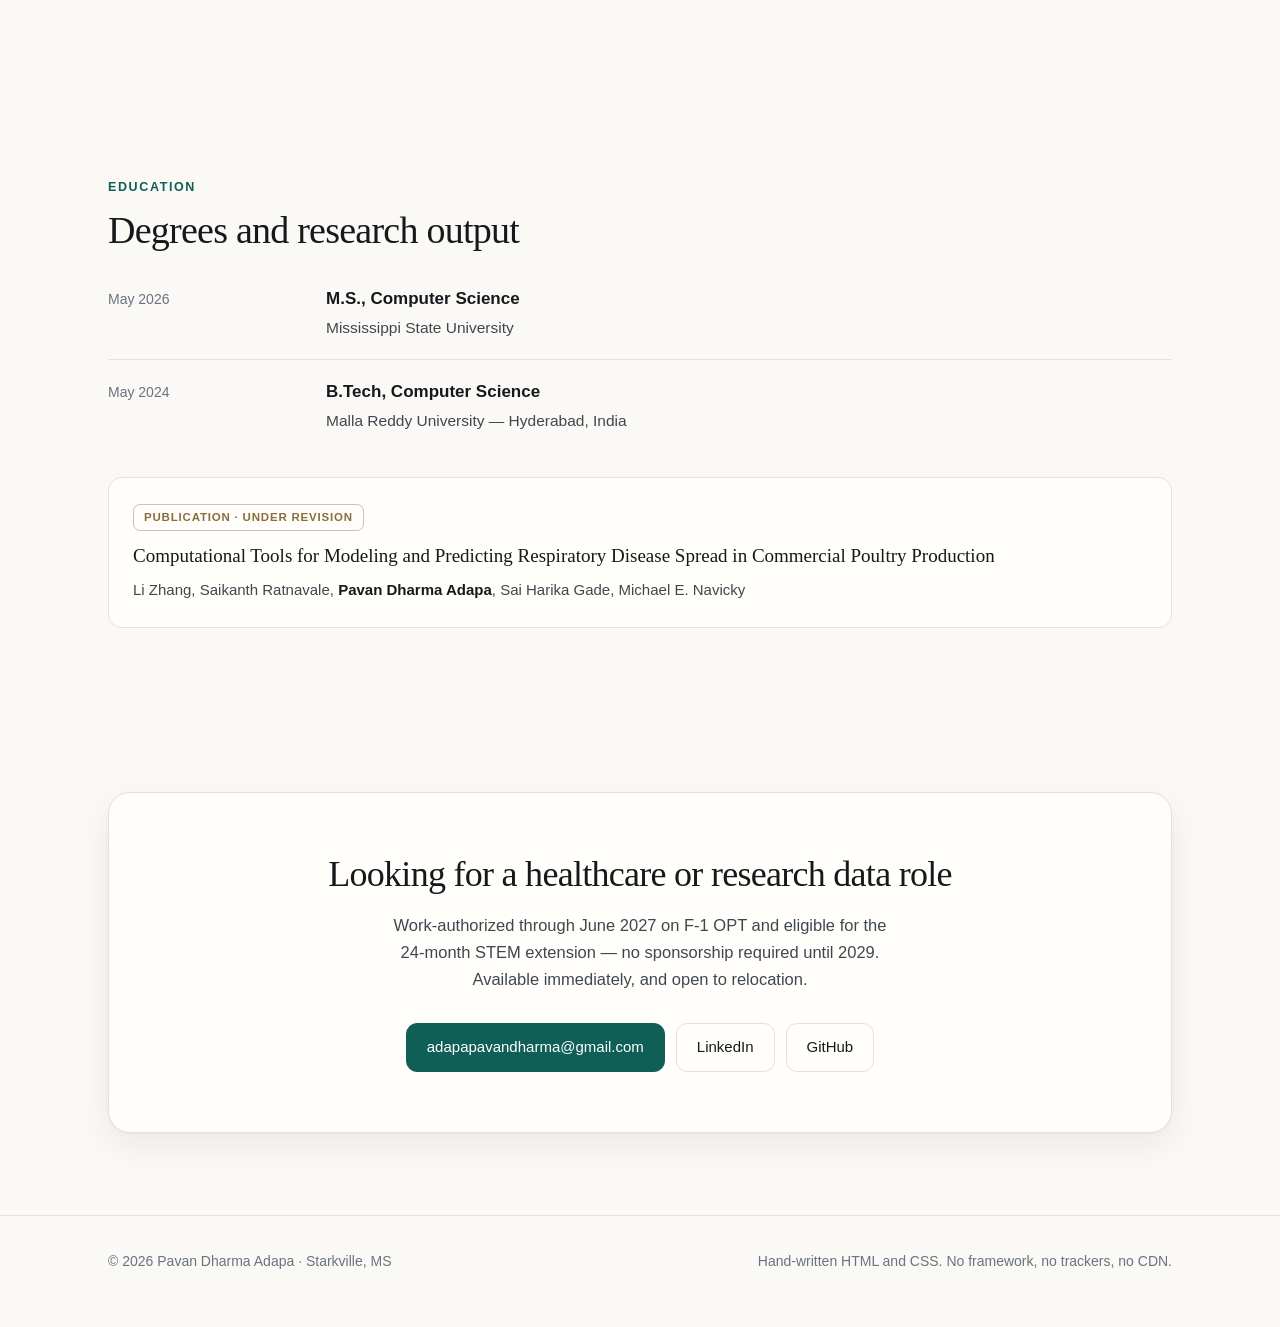
==== commit eb0fbfd2: "Publish the three CS resumes; refresh the health three Adds Data Analyst, Data Engineer and Software" ====
--- a/index.html
+++ b/index.html
@@ -117,10 +117,16 @@
         <a class="btn" href="dashboard/">Live dashboard</a>
       </div>
       <p class="cvline">
-        R&eacute;sum&eacute; &mdash;
+        R&eacute;sum&eacute;, health &amp; research &mdash;
         <a href="resume/Pavan_Adapa_Healthcare_Data_Analyst.pdf" download>Healthcare Data</a>
         <a href="resume/Pavan_Adapa_Clinical_Data_Coordinator.pdf" download>Clinical Data</a>
         <a href="resume/Pavan_Adapa_Research_Data_Analyst.pdf" download>Research Data</a>
+      </p>
+      <p class="cvline">
+        Data &amp; software &mdash;
+        <a href="resume/Pavan_Adapa_Data_Analyst.pdf" download>Data Analyst</a>
+        <a href="resume/Pavan_Adapa_Data_Engineer.pdf" download>Data Engineer</a>
+        <a href="resume/Pavan_Adapa_Software_Engineer.pdf" download>Software Engineer</a>
       </p>
     </div>
     <figure class="portrait">
--- a/styles.css
+++ b/styles.css
@@ -119,6 +119,9 @@
 @media (prefers-color-scheme:light){:root:not([data-theme="dark"]) .btn-primary{color:#fff}}
 .btn-primary:hover{background:var(--accent-2);border-color:var(--accent-2)}
 .cvline{font-size:14px;color:var(--muted);margin:0}
+/* Two resume lines now (health/research and data/software). .cvline is margin:0,
+   so without this they collide. */
+.cvline + .cvline{margin-top:6px}
 .cvline a{margin-right:16px;white-space:nowrap;display:inline-block}
 /* On a phone these were 23px tall — under the 44px tap-target guideline, and
    they are the most important action on the page. */
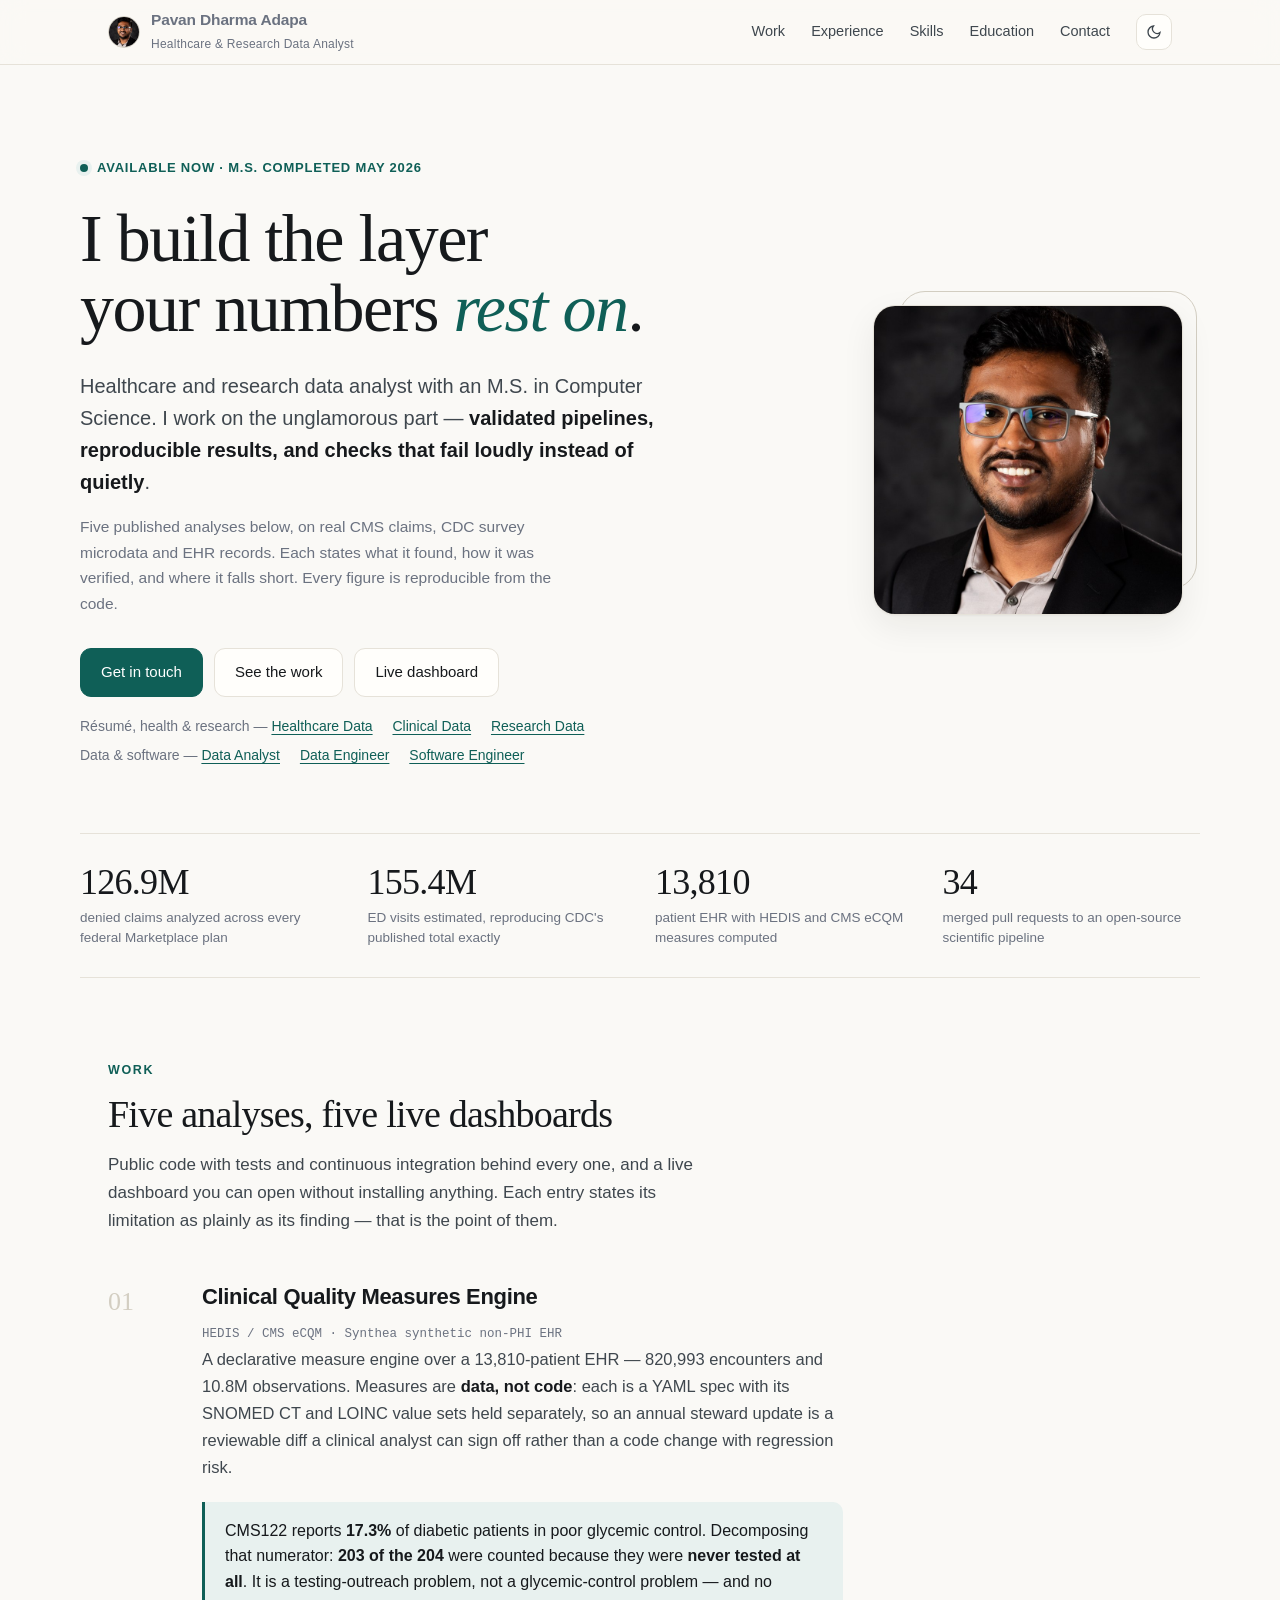
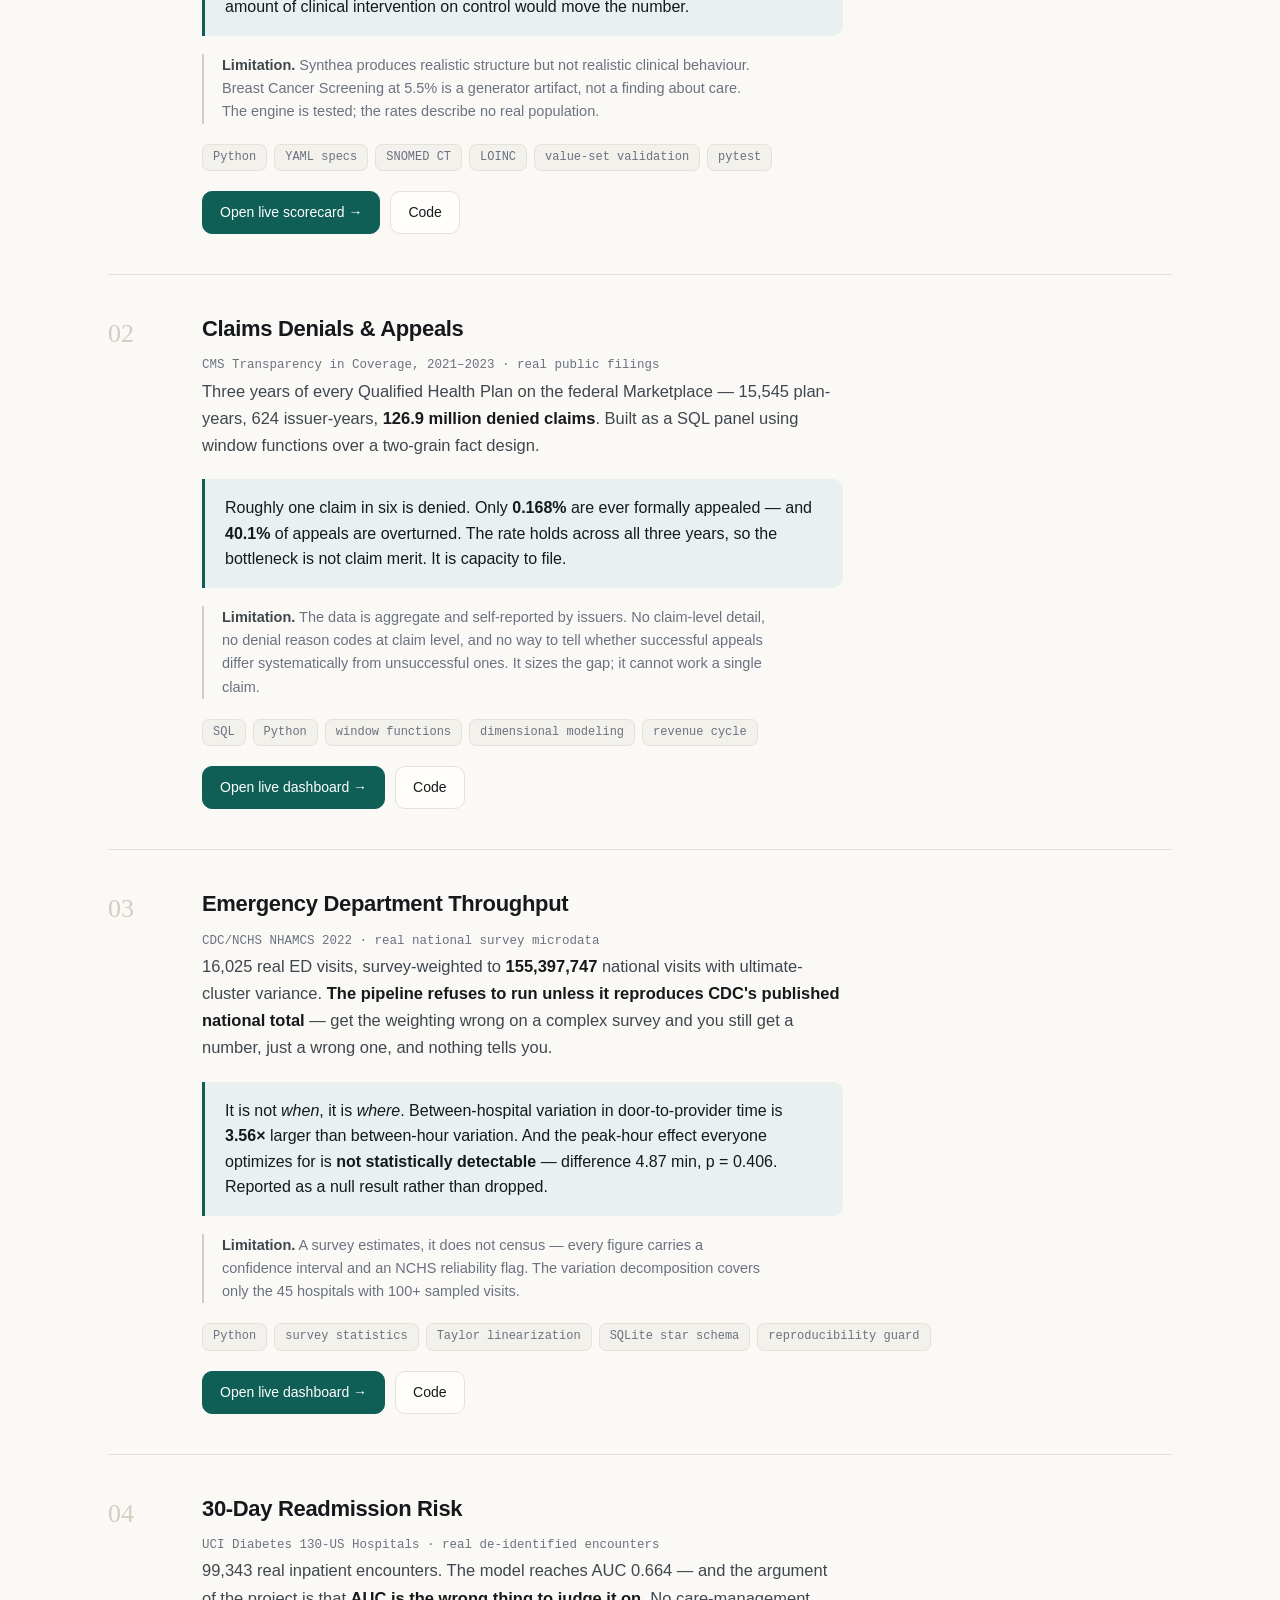
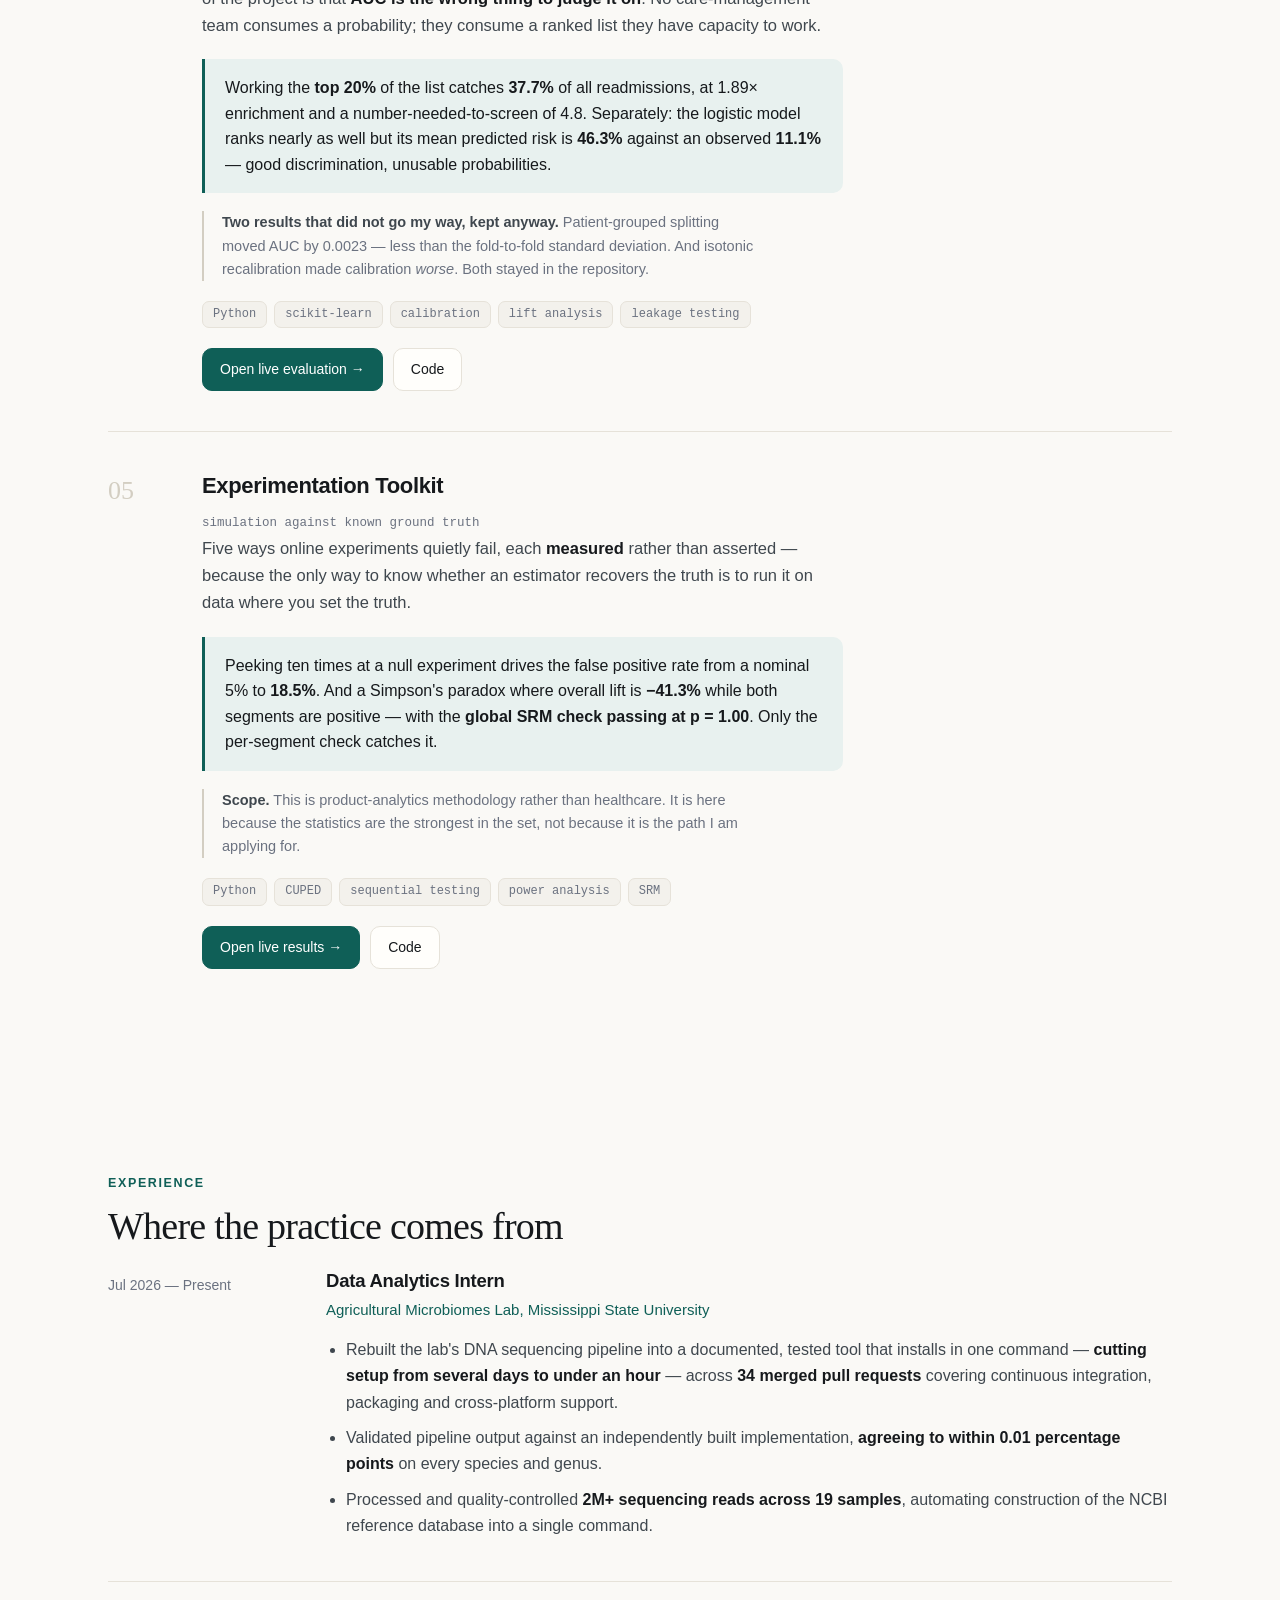
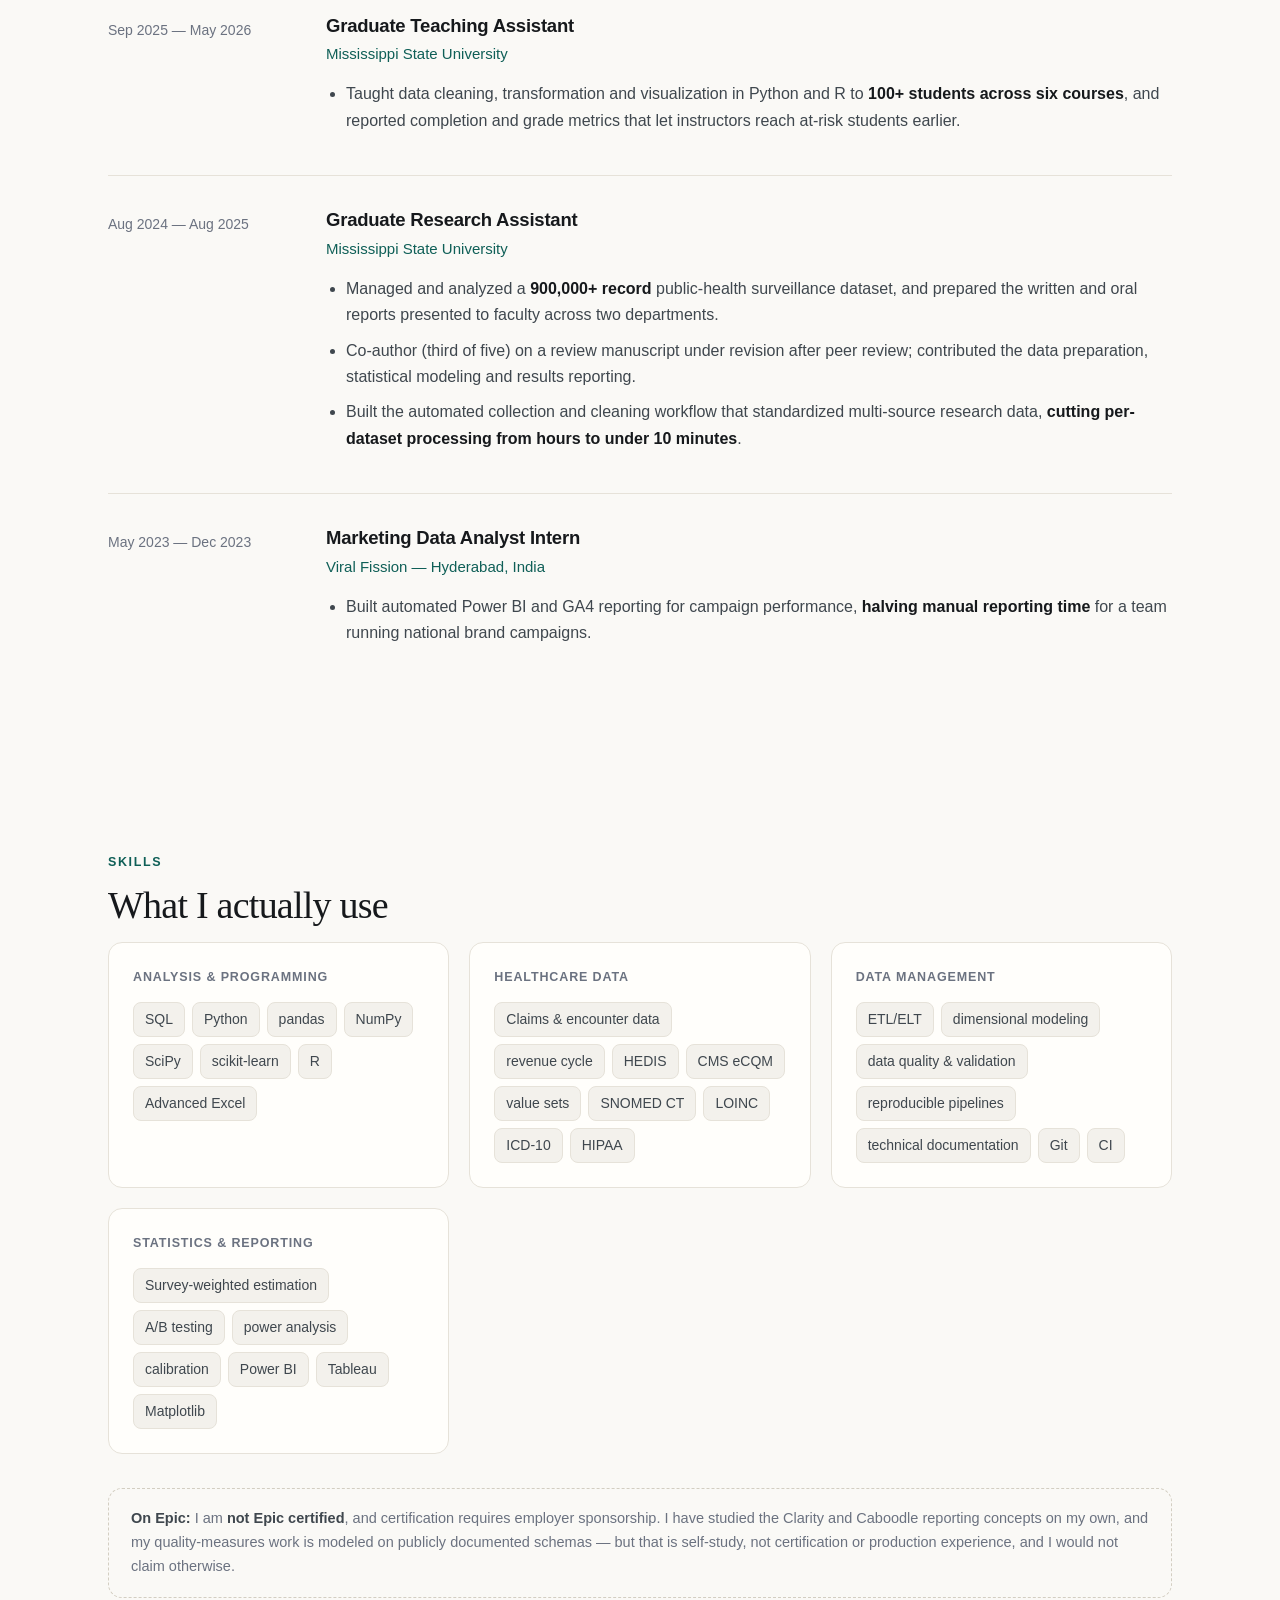
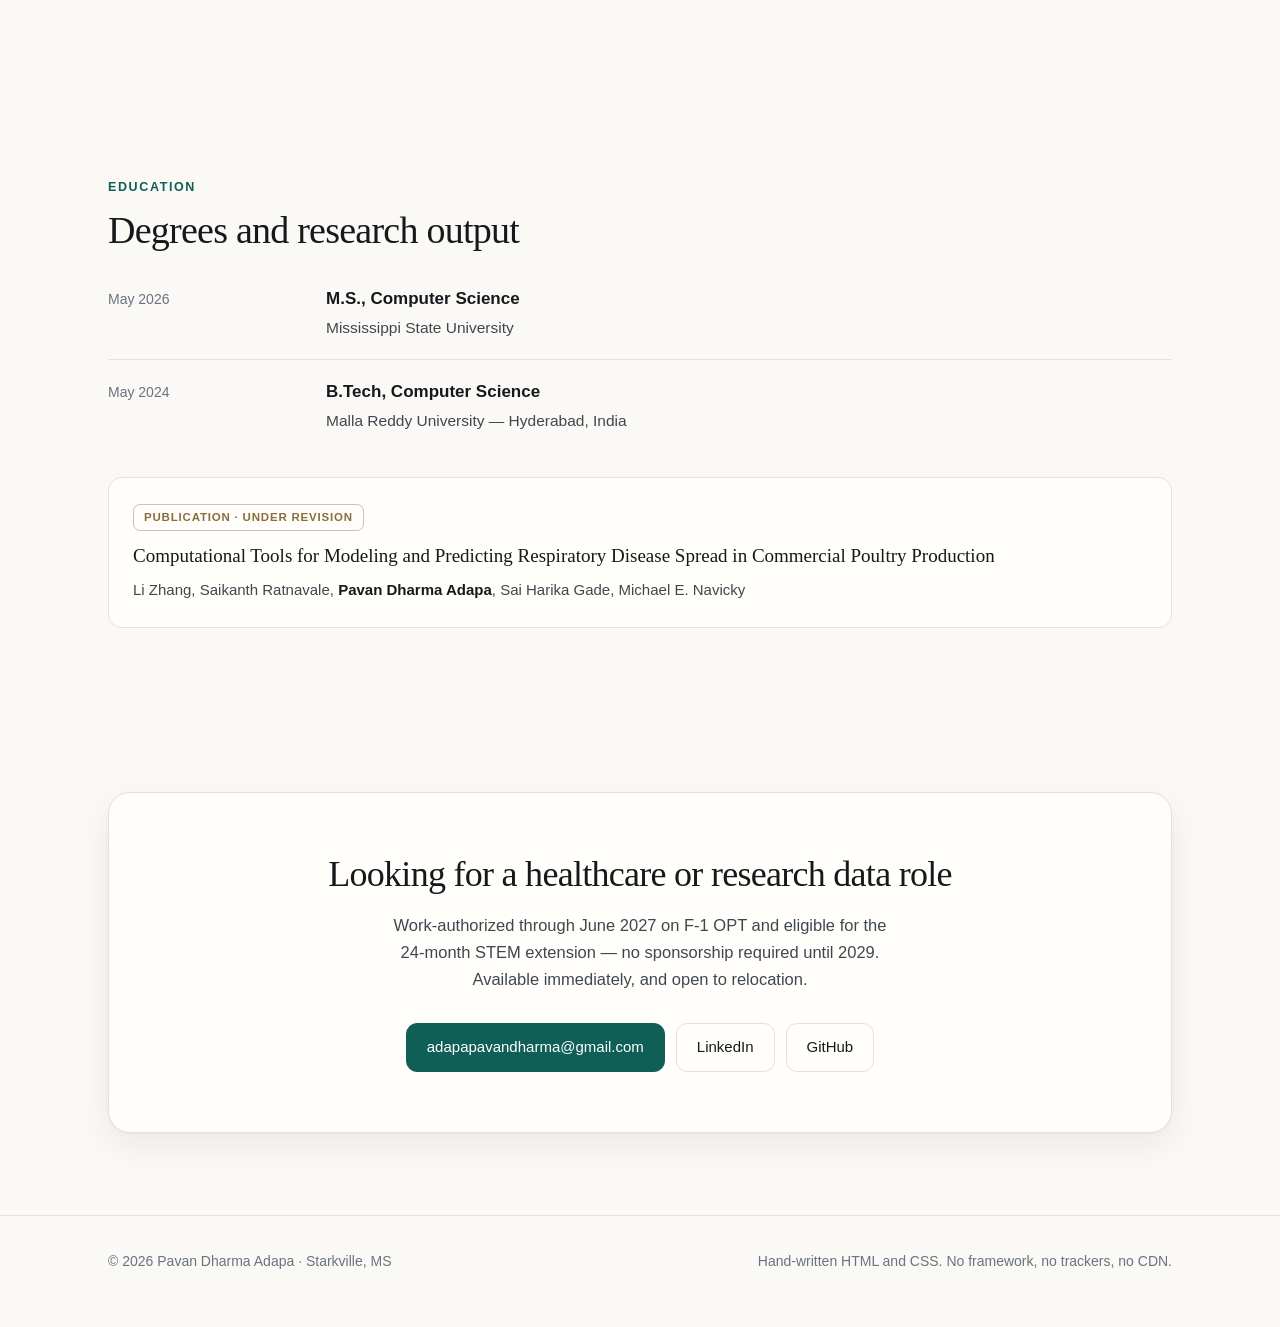
==== commit c02f2004: "Rewrite the README for the site that exists; fix the dashboard's drifted ED data The README describe" ====
--- a/index.html
+++ b/index.html
@@ -143,7 +143,7 @@
       <div class="stat"><div class="n">126.9M</div><div class="l">denied claims analyzed across every federal Marketplace plan</div></div>
       <div class="stat"><div class="n">155.4M</div><div class="l">ED visits estimated, reproducing CDC's published total exactly</div></div>
       <div class="stat"><div class="n">13,810</div><div class="l">patient EHR with HEDIS and CMS eCQM measures computed</div></div>
-      <div class="stat"><div class="n">32</div><div class="l">merged pull requests to a published scientific pipeline</div></div>
+      <div class="stat"><div class="n">34</div><div class="l">merged pull requests to an open-source scientific pipeline</div></div>
     </div>
   </div>
 </div>
@@ -337,7 +337,7 @@
           <h3>Data Analytics Intern</h3>
           <p class="org">Agricultural Microbiomes Lab, Mississippi State University</p>
           <ul>
-            <li>Rebuilt the lab's DNA sequencing pipeline into a documented, tested tool that installs in one command — <b>cutting setup from several days to under an hour</b> — across <b>32 merged pull requests</b> covering continuous integration, packaging and cross-platform support.</li>
+            <li>Rebuilt the lab's DNA sequencing pipeline into a documented, tested tool that installs in one command — <b>cutting setup from several days to under an hour</b> — across <b>34 merged pull requests</b> covering continuous integration, packaging and cross-platform support.</li>
             <li>Validated pipeline output against an independently built implementation, <b>agreeing to within 0.01 percentage points</b> on every species and genus.</li>
             <li>Processed and quality-controlled <b>2M+ sequencing reads across 19 samples</b>, automating construction of the NCBI reference database into a single command.</li>
           </ul>
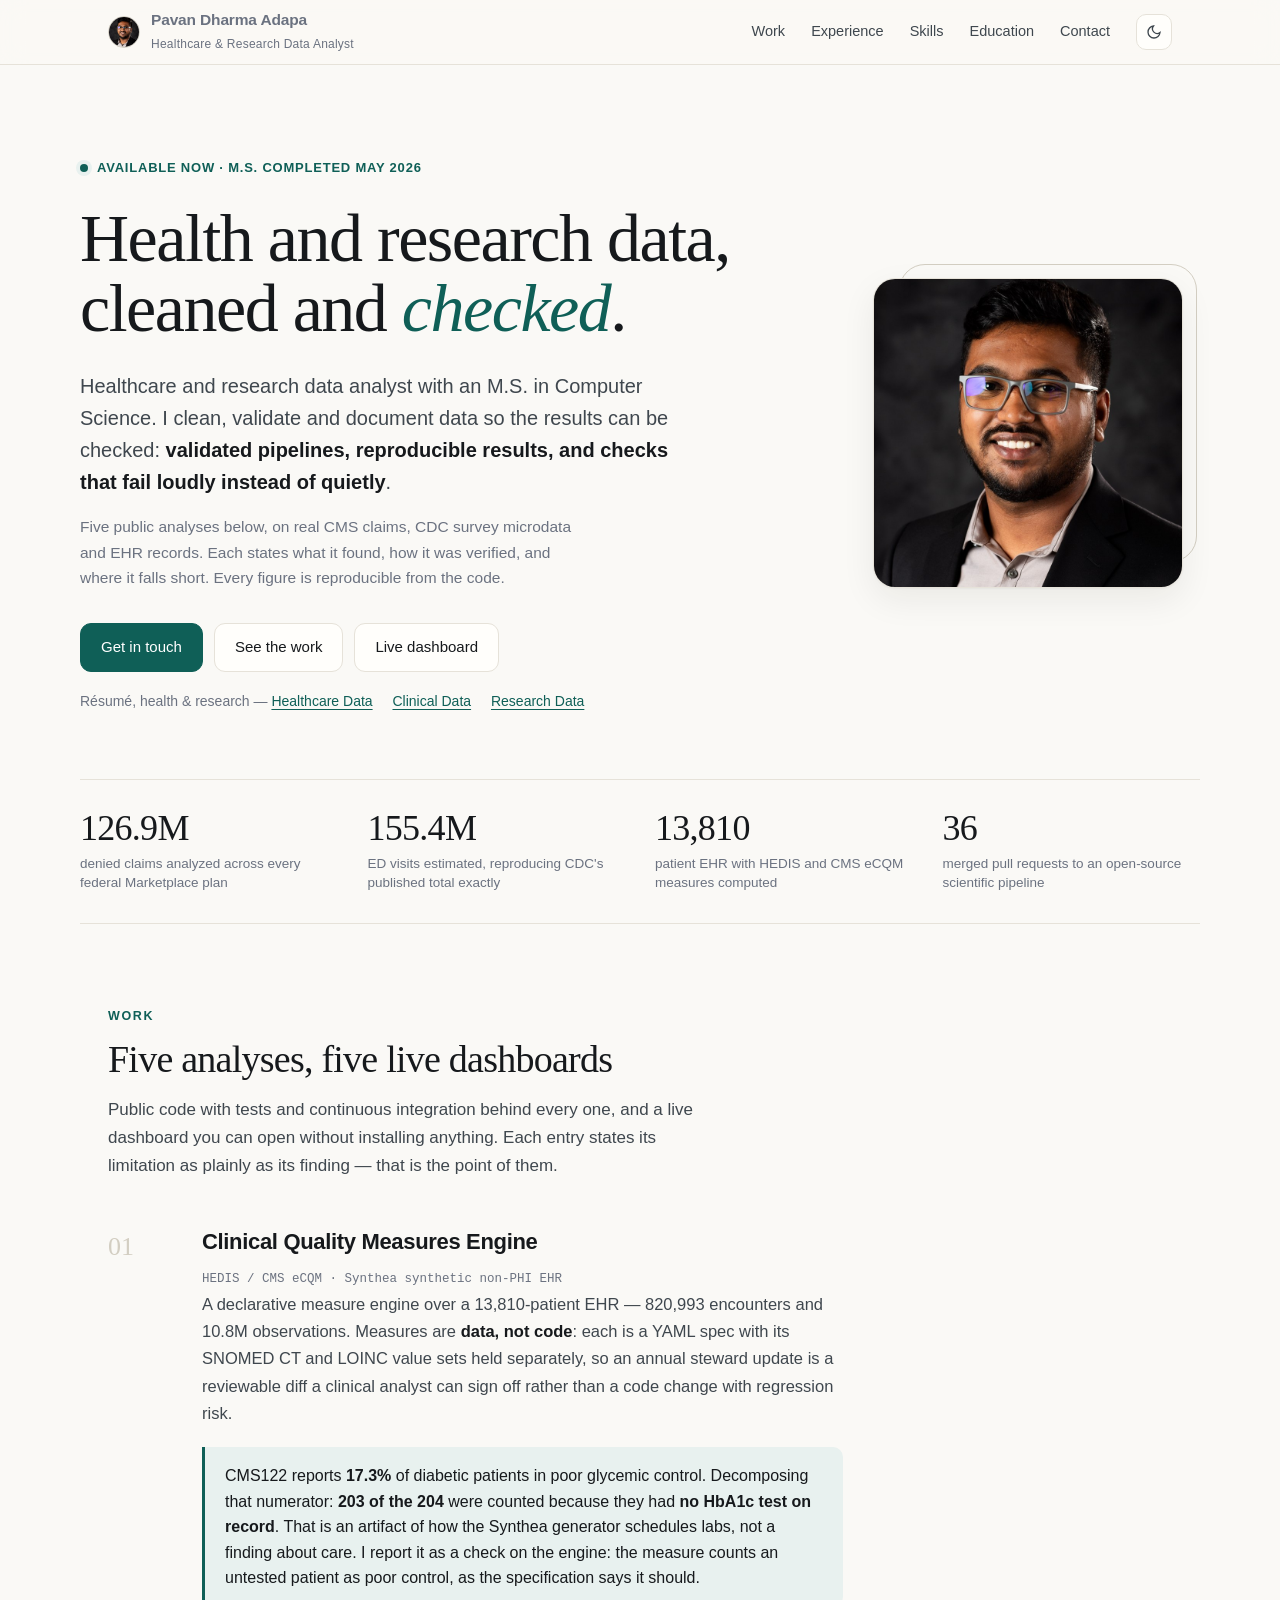
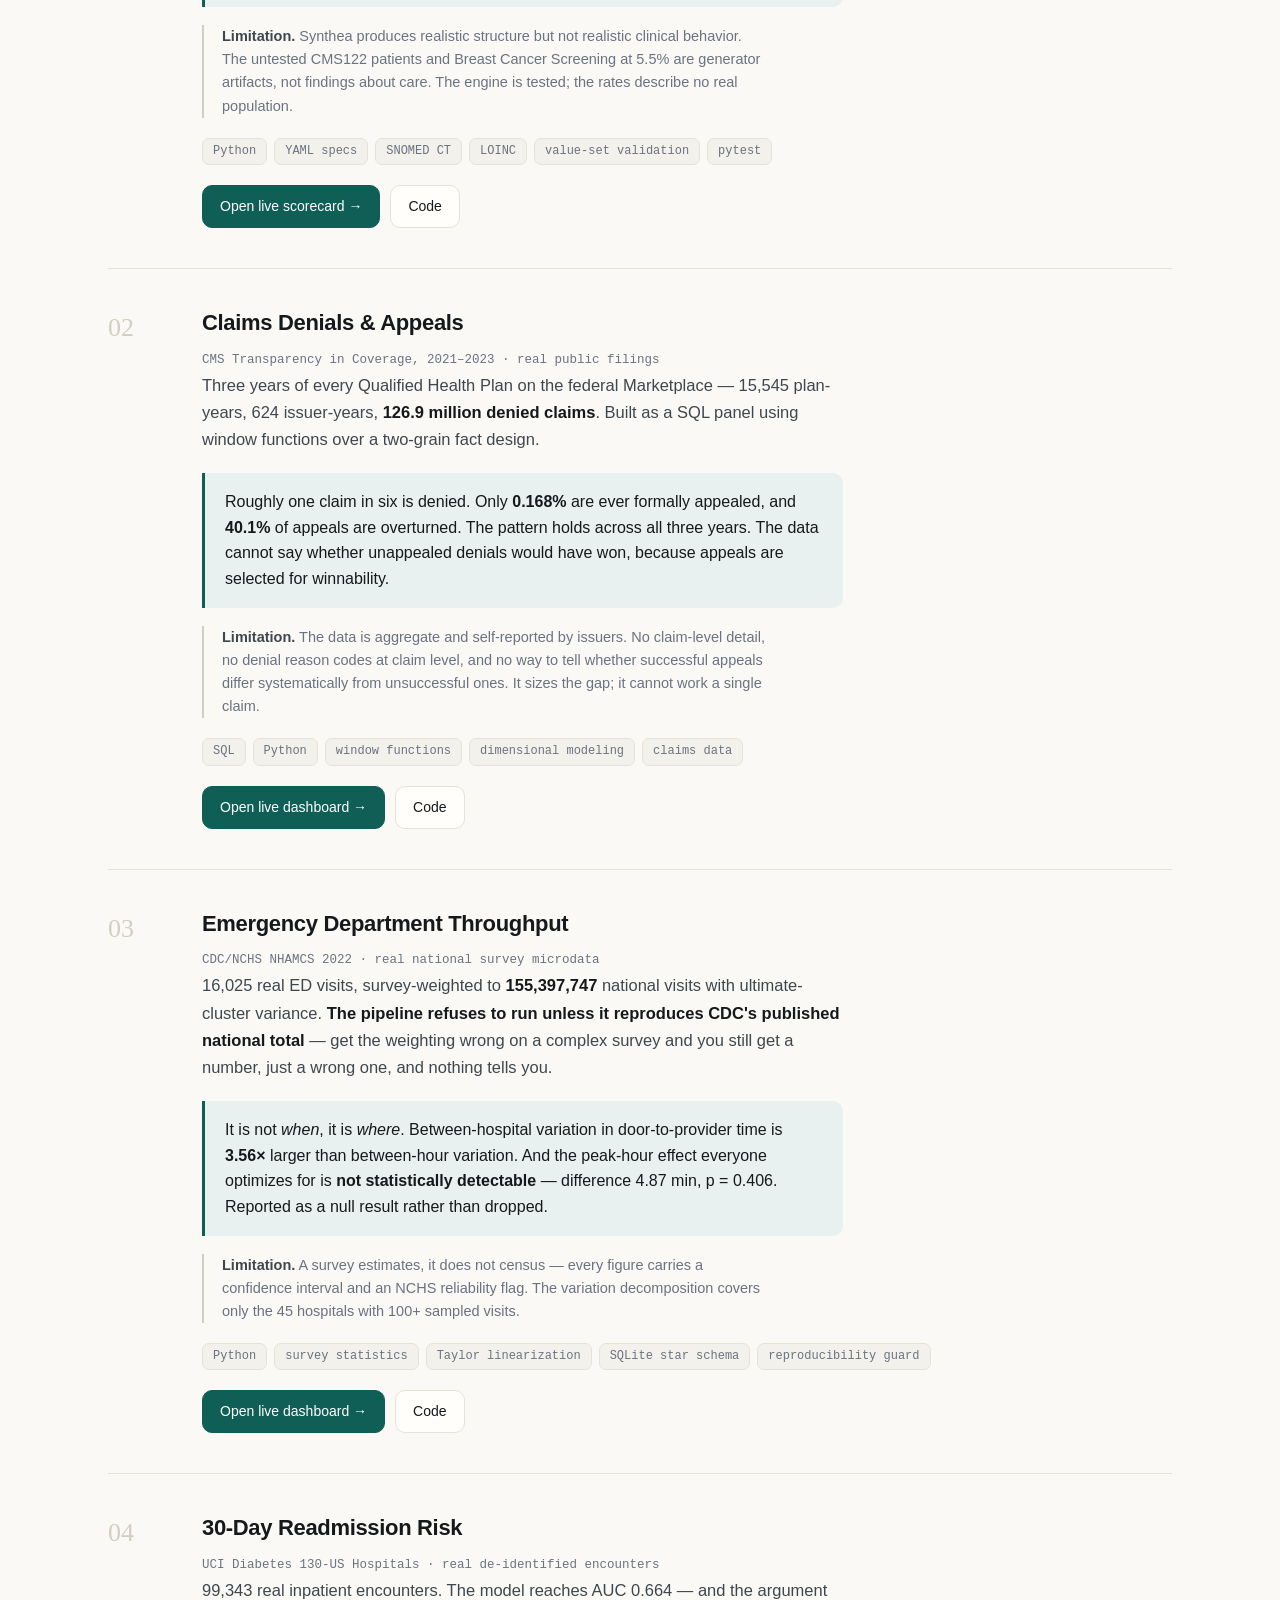
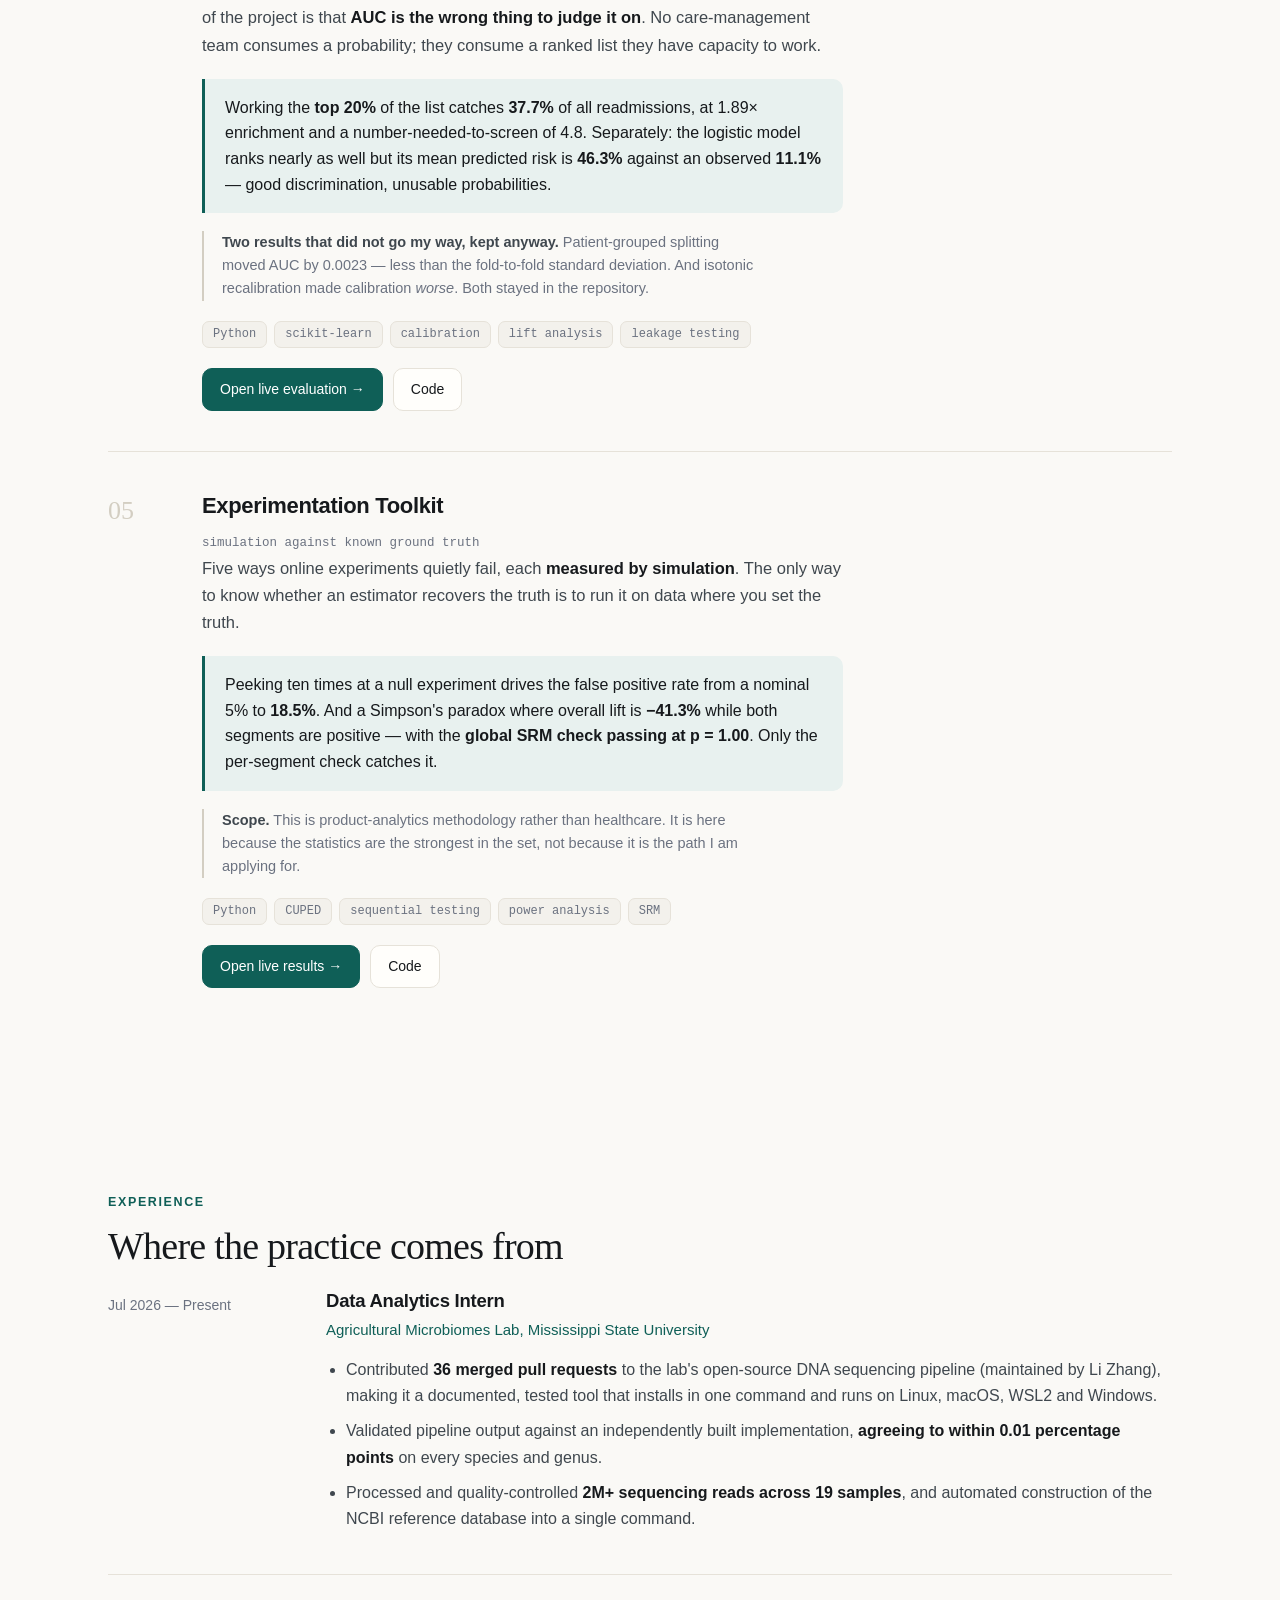
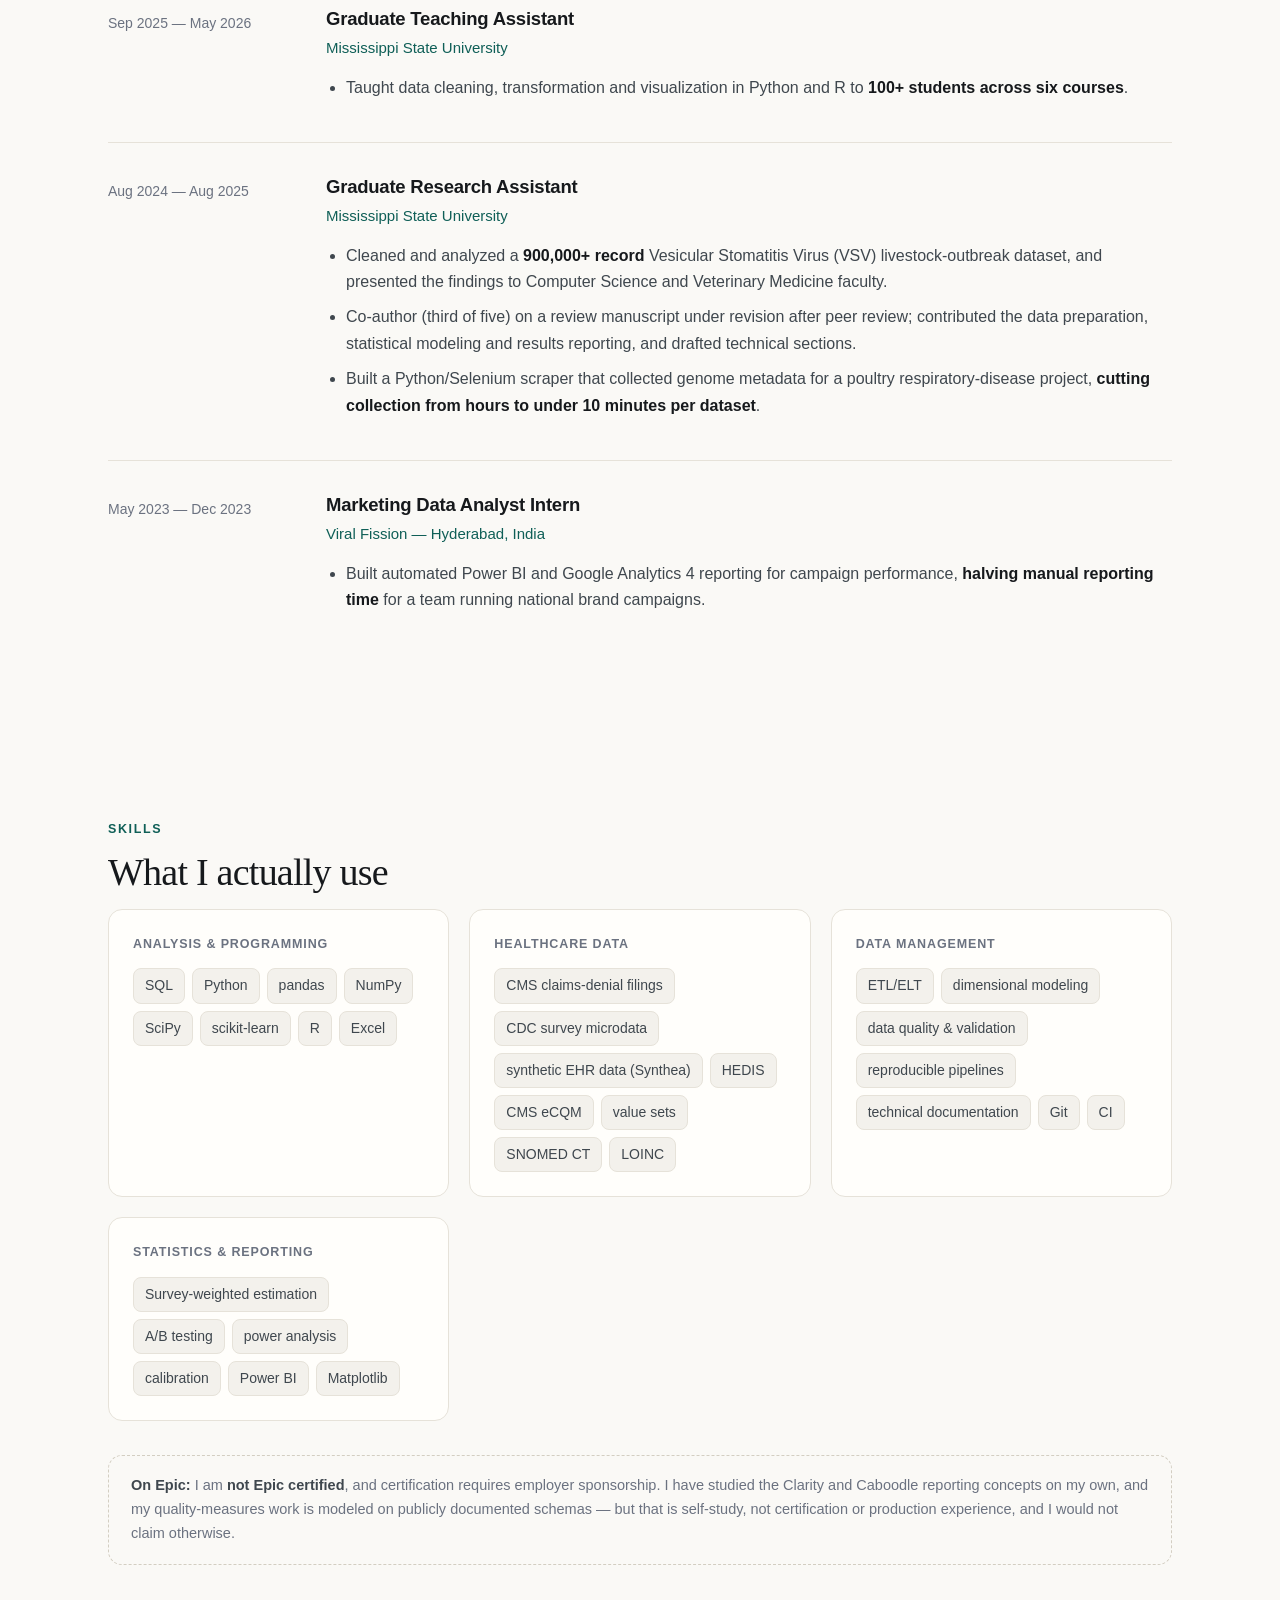
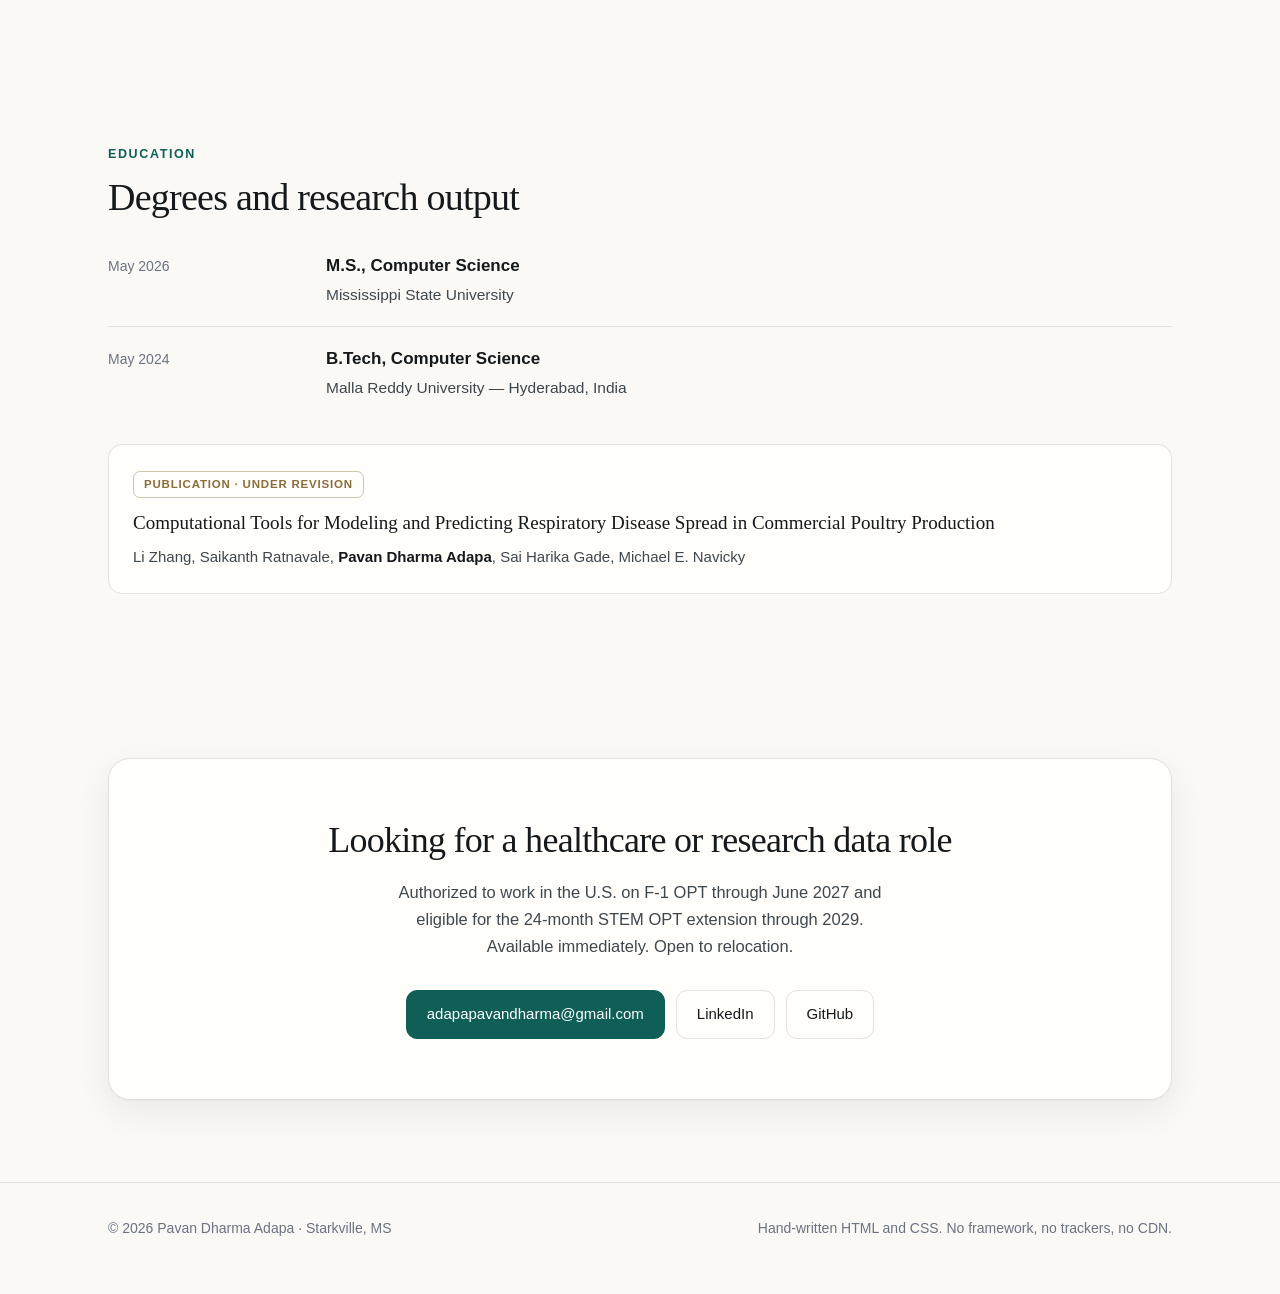
==== commit 96f51889: "Match the site to the rebuilt resumes 36 merged pull requests; public analyses rather than published" ====
--- a/index.html
+++ b/index.html
@@ -9,12 +9,12 @@
 <meta name="robots" content="noai, noimageai">
 <meta name="ai-content-declaration" content="no-training">
 <title>Pavan Dharma Adapa — Healthcare &amp; Research Data Analyst</title>
-<meta name="description" content="Healthcare and research data analyst. M.S. Computer Science. Five published analyses on real CMS, CDC and EHR data — each with a live dashboard, tests, and its limitations stated.">
+<meta name="description" content="Healthcare and research data analyst. M.S. Computer Science. Five public analyses on public CMS and CDC data, de-identified hospital records and a synthetic EHR — each with a live dashboard, tests, and its limitations stated.">
 <meta name="author" content="Pavan Dharma Adapa">
 <link rel="canonical" href="https://adapapavandharma.github.io/">
 <meta property="og:type" content="website">
 <meta property="og:title" content="Pavan Dharma Adapa — Healthcare &amp; Research Data Analyst">
-<meta property="og:description" content="Five published analyses on real CMS, CDC and EHR data — each with a live dashboard, tests, and its limitations stated.">
+<meta property="og:description" content="Five public analyses on public CMS and CDC data, de-identified hospital records and a synthetic EHR — each with a live dashboard, tests, and its limitations stated.">
 <meta property="og:url" content="https://adapapavandharma.github.io/">
 <meta property="og:image" content="https://adapapavandharma.github.io/assets/og.jpg">
 <meta name="twitter:card" content="summary_large_image">
@@ -59,7 +59,7 @@
     "SQL",
     "Python",
     "Survey-weighted estimation",
-    "Revenue cycle analytics"
+    "Claims and appeals analytics"
   ],
   "sameAs": [
     "https://github.com/adapapavandharma",
@@ -100,14 +100,15 @@
   <div class="hero-grid">
     <div>
       <p class="eyebrow">Available now &middot; M.S. completed May 2026</p>
-      <h1>I build the layer<br>your numbers <em>rest on</em>.</h1>
+      <h1>Health and research data,<br>cleaned and <em>checked</em>.</h1>
       <p class="lede">
         Healthcare and research data analyst with an M.S. in Computer Science.
-        I work on the unglamorous part &mdash; <b>validated pipelines, reproducible
-        results, and checks that fail loudly instead of quietly</b>.
+        I clean, validate and document data so the results can be checked:
+        <b>validated pipelines, reproducible results, and checks that fail loudly
+        instead of quietly</b>.
       </p>
       <p class="sub">
-        Five published analyses below, on real CMS claims, CDC survey microdata and
+        Five public analyses below, on real CMS claims, CDC survey microdata and
         EHR records. Each states what it found, how it was verified, and where it
         falls short. Every figure is reproducible from the code.
       </p>
@@ -122,12 +123,6 @@
         <a href="resume/Pavan_Adapa_Clinical_Data_Coordinator.pdf" download>Clinical Data</a>
         <a href="resume/Pavan_Adapa_Research_Data_Analyst.pdf" download>Research Data</a>
       </p>
-      <p class="cvline">
-        Data &amp; software &mdash;
-        <a href="resume/Pavan_Adapa_Data_Analyst.pdf" download>Data Analyst</a>
-        <a href="resume/Pavan_Adapa_Data_Engineer.pdf" download>Data Engineer</a>
-        <a href="resume/Pavan_Adapa_Software_Engineer.pdf" download>Software Engineer</a>
-      </p>
     </div>
     <figure class="portrait">
       <img src="assets/portrait.jpg"
@@ -143,7 +138,7 @@
       <div class="stat"><div class="n">126.9M</div><div class="l">denied claims analyzed across every federal Marketplace plan</div></div>
       <div class="stat"><div class="n">155.4M</div><div class="l">ED visits estimated, reproducing CDC's published total exactly</div></div>
       <div class="stat"><div class="n">13,810</div><div class="l">patient EHR with HEDIS and CMS eCQM measures computed</div></div>
-      <div class="stat"><div class="n">34</div><div class="l">merged pull requests to an open-source scientific pipeline</div></div>
+      <div class="stat"><div class="n">36</div><div class="l">merged pull requests to an open-source scientific pipeline</div></div>
     </div>
   </div>
 </div>
@@ -178,14 +173,15 @@
         </p>
         <p class="finding">
           CMS122 reports <b>17.3%</b> of diabetic patients in poor glycemic control. Decomposing that
-          numerator: <b>203 of the 204</b> were counted because they were <b>never tested at all</b>.
-          It is a testing-outreach problem, not a glycemic-control problem — and no amount of clinical
-          intervention on control would move the number.
+          numerator: <b>203 of the 204</b> were counted because they had <b>no HbA1c test on record</b>.
+          That is an artifact of how the Synthea generator schedules labs, not a finding about care.
+          I report it as a check on the engine: the measure counts an untested patient as poor control,
+          as the specification says it should.
         </p>
         <p class="limit">
-          <b>Limitation.</b> Synthea produces realistic structure but not realistic clinical behaviour.
-          Breast Cancer Screening at 5.5% is a generator artifact, not a finding about care. The engine is
-          tested; the rates describe no real population.
+          <b>Limitation.</b> Synthea produces realistic structure but not realistic clinical behavior.
+          The untested CMS122 patients and Breast Cancer Screening at 5.5% are generator artifacts, not
+          findings about care. The engine is tested; the rates describe no real population.
         </p>
         <ul class="tags"><li>Python</li><li>YAML specs</li><li>SNOMED CT</li><li>LOINC</li><li>value-set validation</li><li>pytest</li></ul>
         <p class="links">
@@ -208,16 +204,17 @@
           functions over a two-grain fact design.
         </p>
         <p class="finding">
-          Roughly one claim in six is denied. Only <b>0.168%</b> are ever formally appealed — and
-          <b>40.1%</b> of appeals are overturned. The rate holds across all three years, so the
-          bottleneck is not claim merit. It is capacity to file.
+          Roughly one claim in six is denied. Only <b>0.168%</b> are ever formally appealed, and
+          <b>40.1%</b> of appeals are overturned. The pattern holds across all three years. The data
+          cannot say whether unappealed denials would have won, because appeals are selected for
+          winnability.
         </p>
         <p class="limit">
           <b>Limitation.</b> The data is aggregate and self-reported by issuers. No claim-level detail,
           no denial reason codes at claim level, and no way to tell whether successful appeals differ
           systematically from unsuccessful ones. It sizes the gap; it cannot work a single claim.
         </p>
-        <ul class="tags"><li>SQL</li><li>Python</li><li>window functions</li><li>dimensional modeling</li><li>revenue cycle</li></ul>
+        <ul class="tags"><li>SQL</li><li>Python</li><li>window functions</li><li>dimensional modeling</li><li>claims data</li></ul>
         <p class="links">
           <a class="live" href="https://adapapavandharma.github.io/denials-analytics/" target="_blank" rel="noopener">Open live dashboard →</a>
           <a href="https://github.com/adapapavandharma/denials-analytics" target="_blank" rel="noopener">Code</a>
@@ -296,9 +293,8 @@
           <span class="src">simulation against known ground truth</span>
         </div>
         <p class="what">
-          Five ways online experiments quietly fail, each <b>measured</b> rather than asserted — because
-          the only way to know whether an estimator recovers the truth is to run it on data where you set
-          the truth.
+          Five ways online experiments quietly fail, each <b>measured by simulation</b>. The only way to
+          know whether an estimator recovers the truth is to run it on data where you set the truth.
         </p>
         <p class="finding">
           Peeking ten times at a null experiment drives the false positive rate from a nominal 5% to
@@ -337,9 +333,9 @@
           <h3>Data Analytics Intern</h3>
           <p class="org">Agricultural Microbiomes Lab, Mississippi State University</p>
           <ul>
-            <li>Rebuilt the lab's DNA sequencing pipeline into a documented, tested tool that installs in one command — <b>cutting setup from several days to under an hour</b> — across <b>34 merged pull requests</b> covering continuous integration, packaging and cross-platform support.</li>
+            <li>Contributed <b>36 merged pull requests</b> to the lab's open-source DNA sequencing pipeline (maintained by Li Zhang), making it a documented, tested tool that installs in one command and runs on Linux, macOS, WSL2 and Windows.</li>
             <li>Validated pipeline output against an independently built implementation, <b>agreeing to within 0.01 percentage points</b> on every species and genus.</li>
-            <li>Processed and quality-controlled <b>2M+ sequencing reads across 19 samples</b>, automating construction of the NCBI reference database into a single command.</li>
+            <li>Processed and quality-controlled <b>2M+ sequencing reads across 19 samples</b>, and automated construction of the NCBI reference database into a single command.</li>
           </ul>
         </div>
       </div>
@@ -350,7 +346,7 @@
           <h3>Graduate Teaching Assistant</h3>
           <p class="org">Mississippi State University</p>
           <ul>
-            <li>Taught data cleaning, transformation and visualization in Python and R to <b>100+ students across six courses</b>, and reported completion and grade metrics that let instructors reach at-risk students earlier.</li>
+            <li>Taught data cleaning, transformation and visualization in Python and R to <b>100+ students across six courses</b>.</li>
           </ul>
         </div>
       </div>
@@ -361,9 +357,9 @@
           <h3>Graduate Research Assistant</h3>
           <p class="org">Mississippi State University</p>
           <ul>
-            <li>Managed and analyzed a <b>900,000+ record</b> public-health surveillance dataset, and prepared the written and oral reports presented to faculty across two departments.</li>
-            <li>Co-author (third of five) on a review manuscript under revision after peer review; contributed the data preparation, statistical modeling and results reporting.</li>
-            <li>Built the automated collection and cleaning workflow that standardized multi-source research data, <b>cutting per-dataset processing from hours to under 10 minutes</b>.</li>
+            <li>Cleaned and analyzed a <b>900,000+ record</b> Vesicular Stomatitis Virus (VSV) livestock-outbreak dataset, and presented the findings to Computer Science and Veterinary Medicine faculty.</li>
+            <li>Co-author (third of five) on a review manuscript under revision after peer review; contributed the data preparation, statistical modeling and results reporting, and drafted technical sections.</li>
+            <li>Built a Python/Selenium scraper that collected genome metadata for a poultry respiratory-disease project, <b>cutting collection from hours to under 10 minutes per dataset</b>.</li>
           </ul>
         </div>
       </div>
@@ -374,7 +370,7 @@
           <h3>Marketing Data Analyst Intern</h3>
           <p class="org">Viral Fission — Hyderabad, India</p>
           <ul>
-            <li>Built automated Power BI and GA4 reporting for campaign performance, <b>halving manual reporting time</b> for a team running national brand campaigns.</li>
+            <li>Built automated Power BI and Google Analytics 4 reporting for campaign performance, <b>halving manual reporting time</b> for a team running national brand campaigns.</li>
           </ul>
         </div>
       </div>
@@ -393,11 +389,11 @@
     <div class="skills">
       <div class="skill">
         <h3>Analysis &amp; programming</h3>
-        <ul><li>SQL</li><li>Python</li><li>pandas</li><li>NumPy</li><li>SciPy</li><li>scikit-learn</li><li>R</li><li>Advanced Excel</li></ul>
+        <ul><li>SQL</li><li>Python</li><li>pandas</li><li>NumPy</li><li>SciPy</li><li>scikit-learn</li><li>R</li><li>Excel</li></ul>
       </div>
       <div class="skill">
         <h3>Healthcare data</h3>
-        <ul><li>Claims &amp; encounter data</li><li>revenue cycle</li><li>HEDIS</li><li>CMS eCQM</li><li>value sets</li><li>SNOMED CT</li><li>LOINC</li><li>ICD-10</li><li>HIPAA</li></ul>
+        <ul><li>CMS claims-denial filings</li><li>CDC survey microdata</li><li>synthetic EHR data (Synthea)</li><li>HEDIS</li><li>CMS eCQM</li><li>value sets</li><li>SNOMED CT</li><li>LOINC</li></ul>
       </div>
       <div class="skill">
         <h3>Data management</h3>
@@ -405,7 +401,7 @@
       </div>
       <div class="skill">
         <h3>Statistics &amp; reporting</h3>
-        <ul><li>Survey-weighted estimation</li><li>A/B testing</li><li>power analysis</li><li>calibration</li><li>Power BI</li><li>Tableau</li><li>Matplotlib</li></ul>
+        <ul><li>Survey-weighted estimation</li><li>A/B testing</li><li>power analysis</li><li>calibration</li><li>Power BI</li><li>Matplotlib</li></ul>
       </div>
       <p class="note">
         <b>On Epic:</b> I am <b>not Epic certified</b>, and certification requires employer sponsorship.
@@ -448,8 +444,8 @@
     <div class="contact">
       <h2>Looking for a healthcare or research data role</h2>
       <p>
-        Work-authorized through June 2027 on F-1 OPT and eligible for the 24-month STEM extension —
-        no sponsorship required until 2029. Available immediately, and open to relocation.
+        Authorized to work in the U.S. on F-1 OPT through June 2027 and eligible for the 24-month STEM OPT extension through 2029. Available immediately.
+        Open to relocation.
       </p>
       <div class="cta">
         <a class="btn btn-primary" href="mailto:adapapavandharma@gmail.com">adapapavandharma@gmail.com</a>
